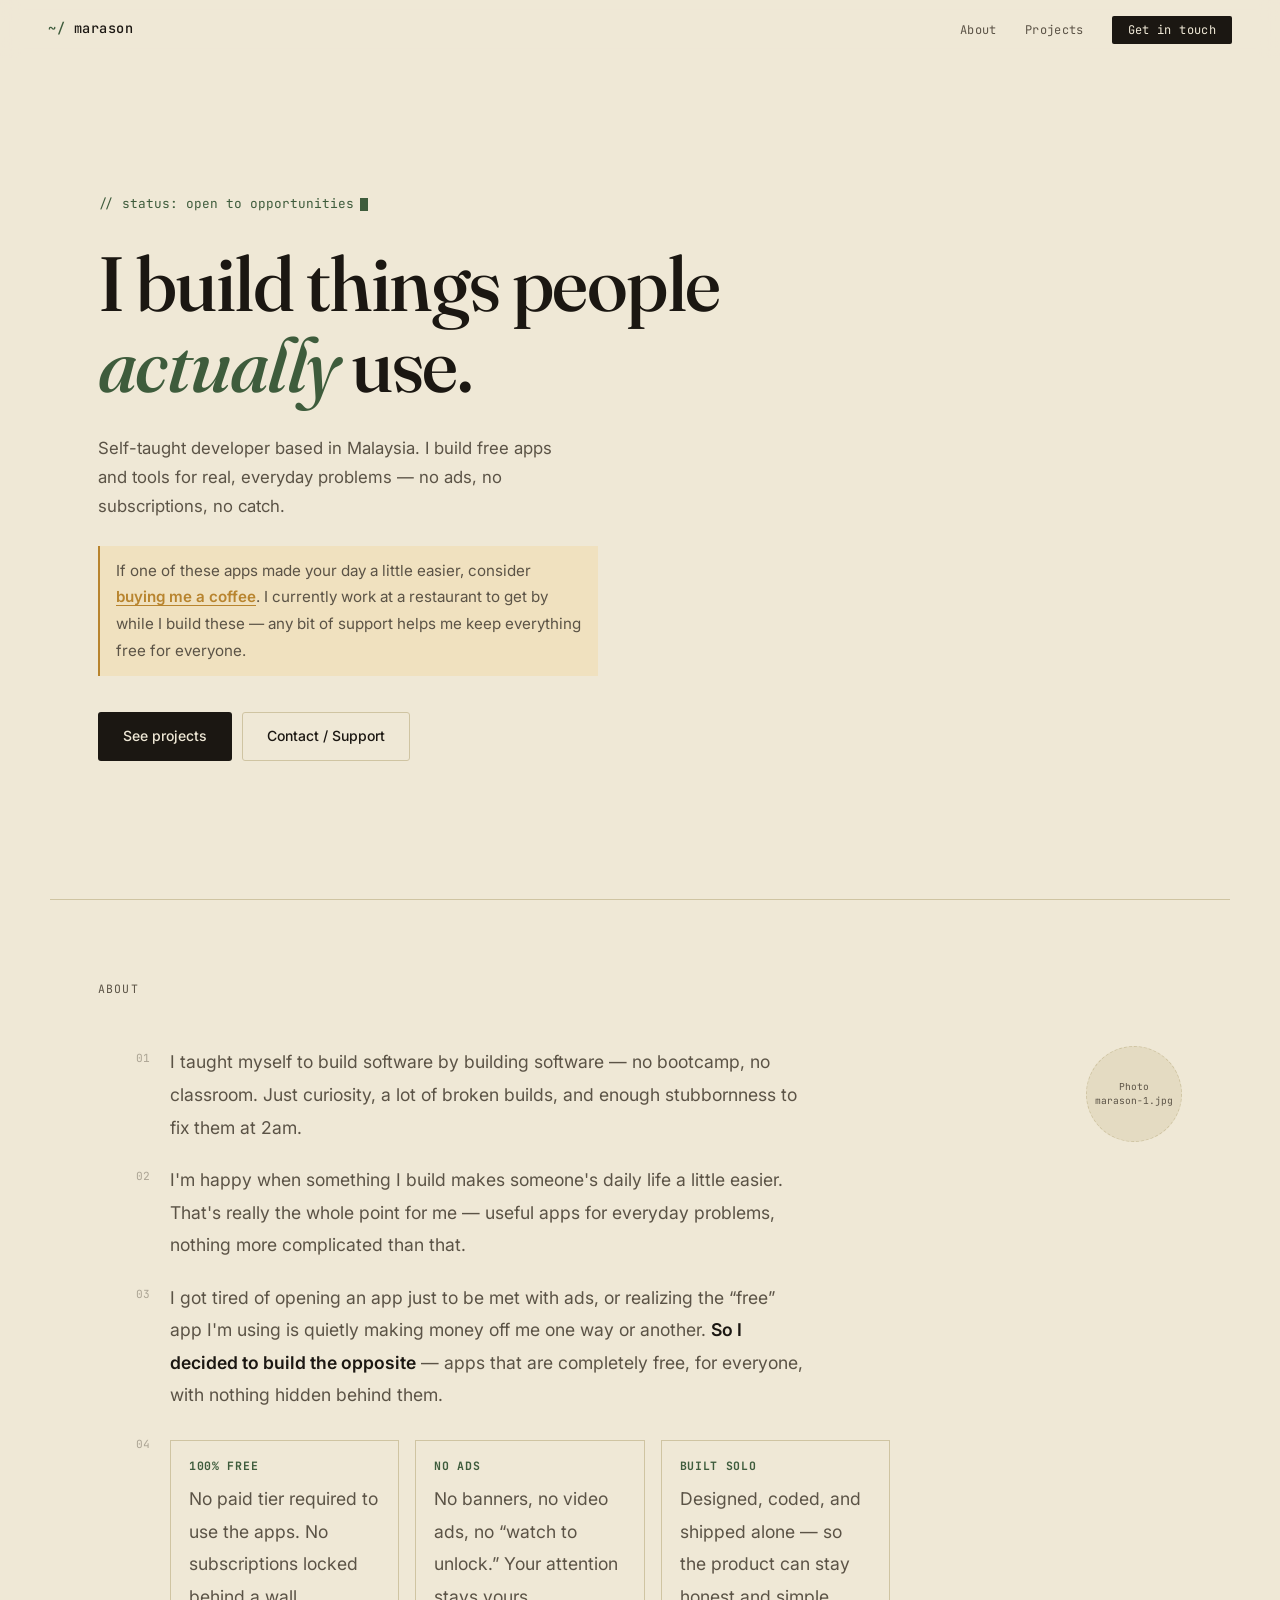
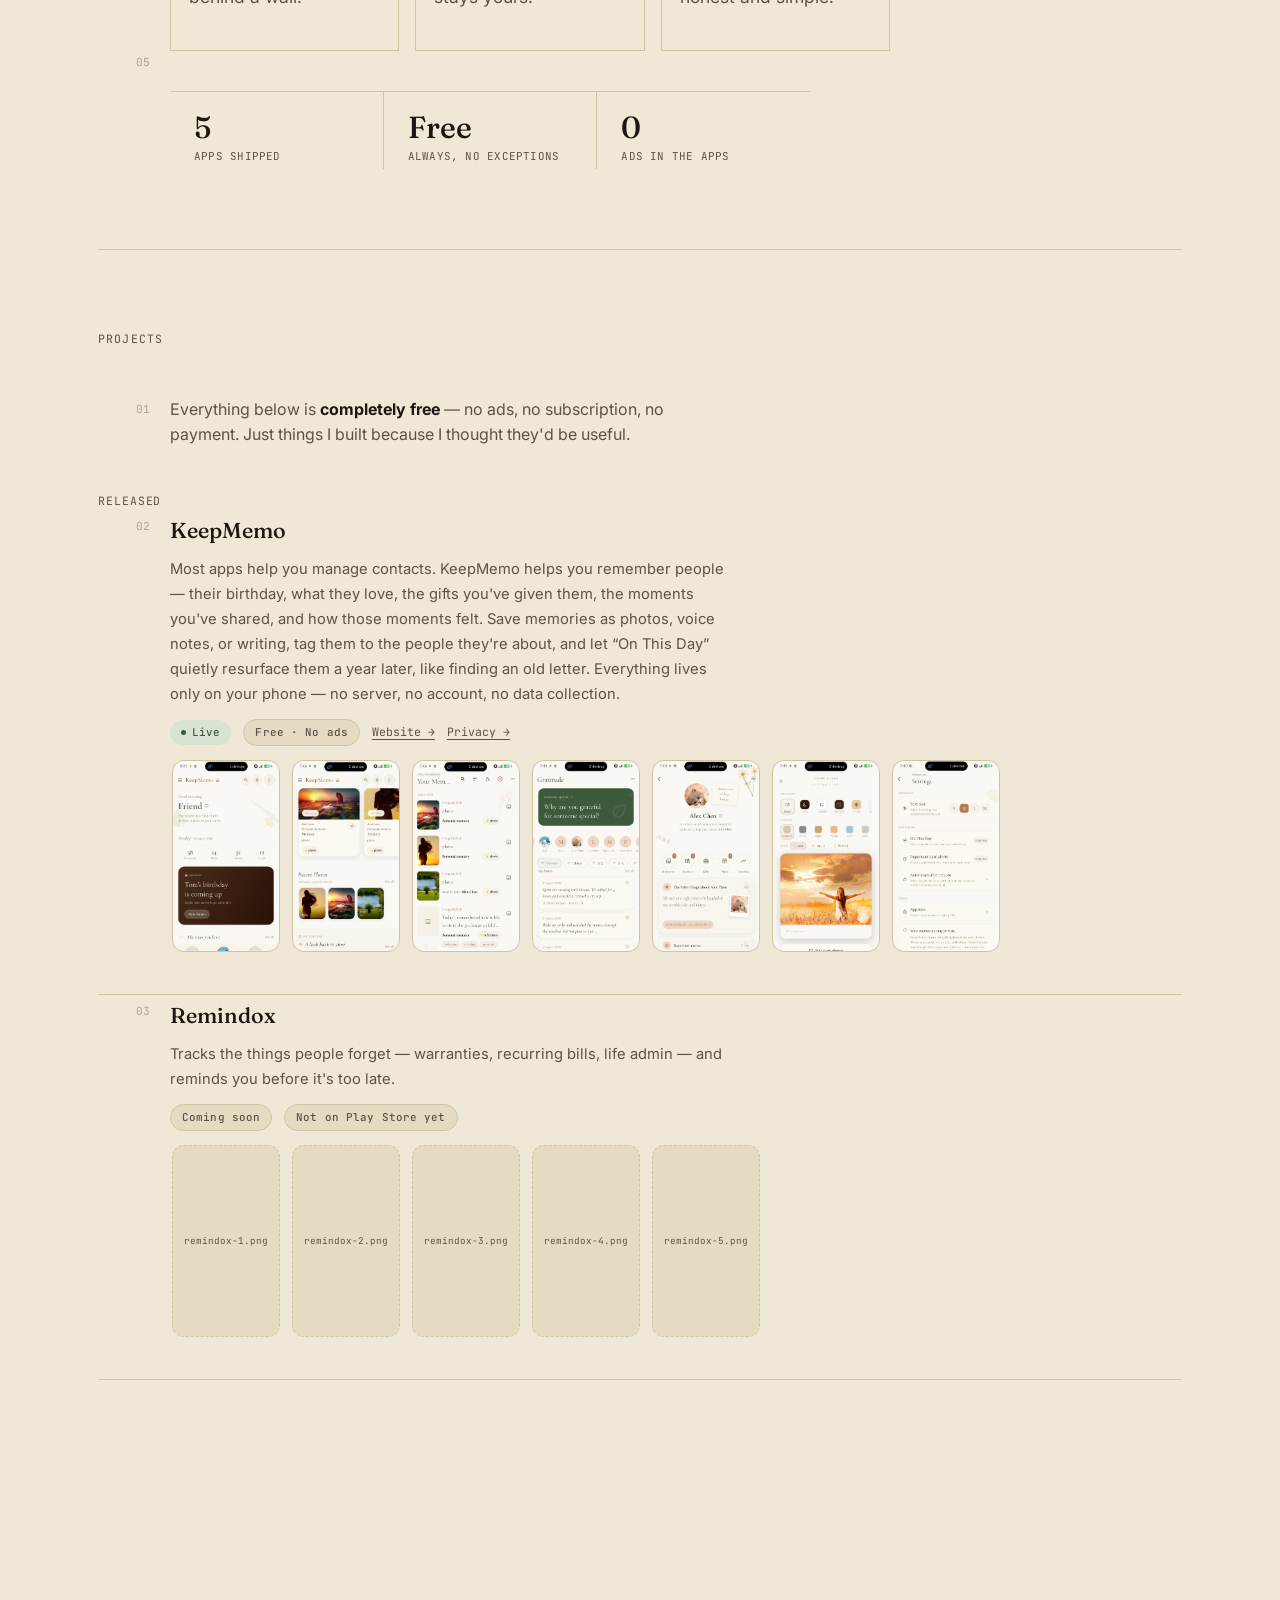
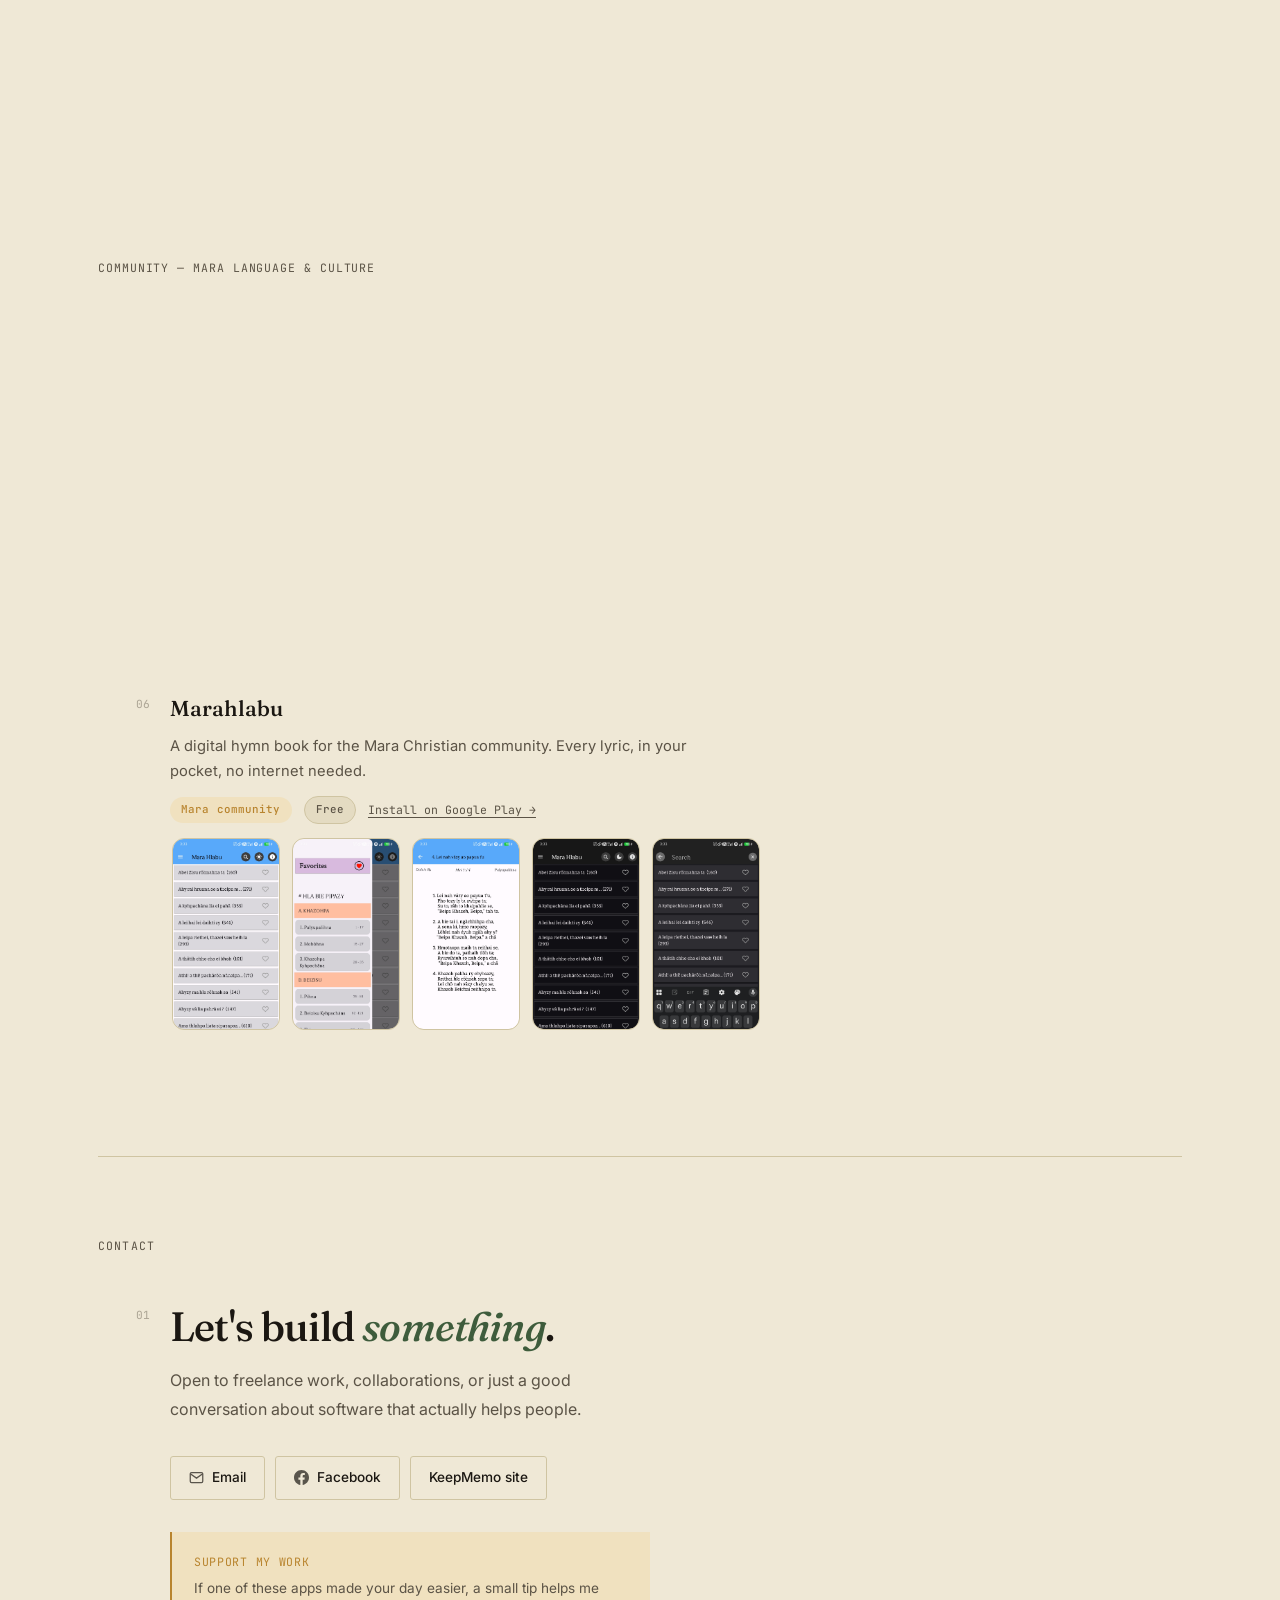
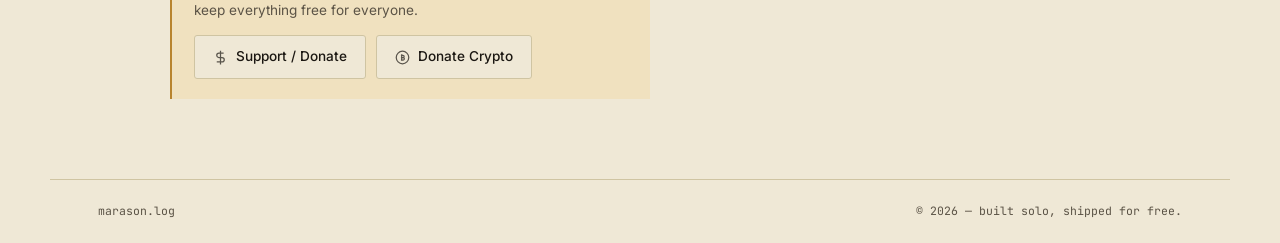
==== index.html @ d4c9d206 "Update index.html" ====
<!DOCTYPE html>
<html lang="en">
<head>
<meta charset="UTF-8"/>
<meta name="viewport" content="width=device-width,initial-scale=1.0"/>
<title>Marason Tleitu — Indie Developer | Free Apps, No Ads</title>
<meta name="description" content="Marason Tleitu is a self-taught developer in Malaysia building free, ad-free apps for everyday life — KeepMemo, Remindox, DONE:Daily, Marapedia, Marahlabu. No subscriptions, no catch."/>
<meta name="author" content="Marason Tleitu"/>
<meta name="robots" content="index, follow"/>
<link rel="canonical" href="https://cleversta.github.io/about_me/"/>

<meta property="og:type" content="website"/>
<meta property="og:title" content="Marason Tleitu — I build things people actually use"/>
<meta property="og:description" content="Self-taught developer in Malaysia. Free apps, no ads, no subscriptions. KeepMemo, Remindox, DONE:Daily, Marapedia, and more."/>
<meta property="og:url" content="https://cleversta.github.io/about_me/"/>
<meta property="og:locale" content="en_US"/>

<meta name="twitter:card" content="summary"/>
<meta name="twitter:title" content="Marason Tleitu — Indie Developer"/>
<meta name="twitter:description" content="Free apps for everyday problems. No ads, no subscriptions, no catch."/>

<link rel="preconnect" href="https://fonts.googleapis.com"/>
<link rel="preconnect" href="https://fonts.gstatic.com" crossorigin/>
<link href="https://fonts.googleapis.com/css2?family=Fraunces:ital,opsz,wght@0,9..144,300;0,9..144,500;0,9..144,600;1,9..144,500&family=Inter:wght@400;500;600&family=JetBrains+Mono:wght@400;500&display=swap" rel="stylesheet"/>

<link rel="stylesheet" href="styles.css"/>
</head>
<body>

<nav id="siteNav">
  <a href="#" class="nav-logo">marason</a>
  <ul class="nav-links">
    <li><a href="#about">About</a></li>
    <li><a href="#projects">Projects</a></li>
    <li><a href="#contact" class="nav-cta">Get in touch</a></li>
  </ul>
</nav>

<section id="hero">
  <p class="status-line">// status: open to opportunities<span class="status-cursor" aria-hidden="true"></span></p>
  <h1 class="hero-h1">I build things people <em>actually</em> use.</h1>
  <div class="hero-desc">
    <p>Self-taught developer based in Malaysia. I build free apps and tools for real, everyday problems — no ads, no subscriptions, no catch.</p>
  </div>
  <p class="hero-support">
    If one of these apps made your day a little easier, consider
    <a href="https://ko-fi.com/marasontleitu" target="_blank" rel="noreferrer noopener">buying me a coffee</a>.
    I currently work at a restaurant to get by while I build these — any bit of support helps me keep everything free for everyone.
  </p>
  <div class="hero-actions">
    <a href="#projects" class="btn btn-primary">See projects</a>
    <a href="#contact" class="btn btn-ghost">Contact / Support</a>
  </div>
</section>

<main>
  <section id="about" style="border-left:none;border-right:none;padding-left:0;padding-right:0;max-width:none">
    <div class="section-head"><p class="eyebrow">About</p></div>

    <div class="ln">
      <div class="ln-content">
        <div class="about-inner">
          <p>I taught myself to build software by building software — no bootcamp, no classroom. Just curiosity, a lot of broken builds, and enough stubbornness to fix them at 2am.</p>
          <div class="photo-frame">Photo<br/>marason-1.jpg</div>
        </div>
      </div>
    </div>

    <div class="ln">
      <div class="ln-content">
        <p>I'm happy when something I build makes someone's daily life a little easier. That's really the whole point for me — useful apps for everyday problems, nothing more complicated than that.</p>
      </div>
    </div>

    <div class="ln">
      <div class="ln-content">
        <p>I got tired of opening an app just to be met with ads, or realizing the “free” app I'm using is quietly making money off me one way or another. <strong>So I decided to build the opposite</strong> — apps that are completely free, for everyone, with nothing hidden behind them.</p>
      </div>
    </div>

    <div class="ln">
      <div class="ln-content">
        <div class="principles">
          <div class="principle">
            <h3>100% free</h3>
            <p>No paid tier required to use the apps. No subscriptions locked behind a wall.</p>
          </div>
          <div class="principle">
            <h3>No ads</h3>
            <p>No banners, no video ads, no “watch to unlock.” Your attention stays yours.</p>
          </div>
          <div class="principle">
            <h3>Built solo</h3>
            <p>Designed, coded, and shipped alone — so the product can stay honest and simple.</p>
          </div>
        </div>
      </div>
    </div>

    <div class="ln">
      <div class="ln-content">
        <div class="stats-row">
          <div class="stat"><div class="stat-num">5</div><div class="stat-label">APPS SHIPPED</div></div>
          <div class="stat"><div class="stat-num">Free</div><div class="stat-label">ALWAYS, NO EXCEPTIONS</div></div>
          <div class="stat"><div class="stat-num">0</div><div class="stat-label">ADS IN THE APPS</div></div>
        </div>
      </div>
    </div>
  </section>

  <section id="projects" style="border-left:none;border-right:none;padding-left:0;padding-right:0;max-width:none">
    <div class="section-head">
      <p class="eyebrow">Projects</p>
    </div>

    <div class="ln" style="margin-bottom:8px">
      <div class="ln-content">
        <p style="color:var(--ink-soft);max-width:560px">Everything below is <strong style="color:var(--ink)">completely free</strong> — no ads, no subscription, no payment. Just things I built because I thought they'd be useful.</p>
      </div>
    </div>

    <div class="group-title">Released</div>

    <div class="ln project-row">
      <div class="ln-content">
        <div class="project-text">
          <div class="project-name"><a href="https://cleversta.github.io/keepmemo-web/" target="_blank" rel="noreferrer noopener">KeepMemo</a></div>
          <p class="project-desc">Most apps help you manage contacts. KeepMemo helps you remember people — their birthday, what they love, the gifts you've given them, the moments you've shared, and how those moments felt. Save memories as photos, voice notes, or writing, tag them to the people they're about, and let “On This Day” quietly resurface them a year later, like finding an old letter. Everything lives only on your phone — no server, no account, no data collection.</p>
          <div class="project-meta">
            <span class="tag tag-live">Live</span>
            <span class="tag tag-free">Free · No ads</span>
            <a class="store-link" href="https://cleversta.github.io/keepmemo-web/" target="_blank" rel="noreferrer noopener">Website →</a>
            <a class="store-link" href="https://cleversta.github.io/privacy-policy/" target="_blank" rel="noreferrer noopener">Privacy →</a>
          </div>
        </div>
        <div class="project-gallery">
          <div class="shot-slot"><img src="assets/keepmemo1.jpg" alt="KeepMemo screenshot 1" loading="lazy" data-gallery="keepmemo" data-index="0"></div>
          <div class="shot-slot"><img src="assets/keepmemo2.jpg" alt="KeepMemo screenshot 2" loading="lazy" data-gallery="keepmemo" data-index="1"></div>
          <div class="shot-slot"><img src="assets/keepmemo3.jpg" alt="KeepMemo screenshot 3" loading="lazy" data-gallery="keepmemo" data-index="2"></div>
          <div class="shot-slot"><img src="assets/keepmemo4.jpg" alt="KeepMemo screenshot 4" loading="lazy" data-gallery="keepmemo" data-index="3"></div>
          <div class="shot-slot"><img src="assets/keepmemo5.jpg" alt="KeepMemo screenshot 5" loading="lazy" data-gallery="keepmemo" data-index="4"></div>
          <div class="shot-slot"><img src="assets/keepmemo6.jpg" alt="KeepMemo screenshot 6" loading="lazy" data-gallery="keepmemo" data-index="5"></div>
          <div class="shot-slot"><img src="assets/keepmemo7.jpg" alt="KeepMemo screenshot 7" loading="lazy" data-gallery="keepmemo" data-index="6"></div>
        </div>
      </div>
    </div>

    <div class="ln project-row">
      <div class="ln-content">
        <div class="project-text">
          <div class="project-name">Remindox</div>
          <p class="project-desc">Tracks the things people forget — warranties, recurring bills, life admin — and reminds you before it's too late.</p>
          <div class="project-meta">
            <!-- Temporary: not on Play Store yet -->
            <span class="tag tag-soon">Coming soon</span>
            <span class="tag tag-free">Not on Play Store yet</span>
          </div>
        </div>
        <div class="project-gallery">
          <div class="shot-slot">remindox-1.png</div>
          <div class="shot-slot">remindox-2.png</div>
          <div class="shot-slot">remindox-3.png</div>
          <div class="shot-slot">remindox-4.png</div>
          <div class="shot-slot">remindox-5.png</div>
        </div>
      </div>
    </div>

    <div class="ln project-row">
      <div class="ln-content">
        <div class="project-text">
          <div class="project-name">DONE:Daily</div>
          <p class="project-desc">A focused daily productivity app built around one idea: plan your day, do the work, then actually stop and rest. Set goals, run a focus timer, and when your work-end time hits, a guided wind-down closes the day out — no endless to-do list guilt-tripping you.</p>
          <div class="project-meta">
            <!-- Temporary: not on Play Store yet -->
            <span class="tag tag-soon">Coming soon</span>
            <span class="tag tag-free">Not on Play Store yet</span>
          </div>
        </div>
        <div class="project-gallery">
          <div class="shot-slot"><img src="assets/Done/done1.jpg" alt="DONE:Daily screenshot 1" loading="lazy" data-gallery="donedaily" data-index="0"></div>
          <div class="shot-slot"><img src="assets/Done/done2.jpg" alt="DONE:Daily screenshot 2" loading="lazy" data-gallery="donedaily" data-index="1"></div>
          <div class="shot-slot"><img src="assets/Done/done3.jpg" alt="DONE:Daily screenshot 3" loading="lazy" data-gallery="donedaily" data-index="2"></div>
          <div class="shot-slot"><img src="assets/Done/done4.jpg" alt="DONE:Daily screenshot 4" loading="lazy" data-gallery="donedaily" data-index="3"></div>
          <div class="shot-slot"><img src="assets/Done/done5.jpg" alt="DONE:Daily screenshot 5" loading="lazy" data-gallery="donedaily" data-index="4"></div>
        </div>
      </div>
    </div>

    <div class="group-title">Community — Mara language &amp; culture</div>

    <div class="ln project-row">
      <div class="ln-content">
        <div class="project-text">
          <div class="project-name">Marapedia</div>
          <p class="project-desc">A living encyclopedia for the Mara people, a small community spanning Chin State, Myanmar and Mizoram, India. A place to read, write, and preserve language, history, and culture — in Mara, English, Myanmar, and Mizo.</p>
          <div class="project-meta">
            <span class="tag tag-community">Mara community</span>
            <span class="tag tag-free">Free</span>
            <a class="store-link" href="https://marapedia.org" target="_blank" rel="noreferrer noopener">marapedia.org →</a>
            <a class="store-link" href="https://play.google.com/store/apps/details?id=app.marason.marapedia&pcampaignid=web_share" target="_blank" rel="noreferrer noopener">Install on Google Play →</a>
          </div>
        </div>
        <div class="project-gallery">
          <div class="shot-slot"><img src="assets/marapedia/marapedia1.jgp" alt="Marapedia screenshot 1" loading="lazy" data-gallery="marapedia" data-index="0"></div>
          <div class="shot-slot"><img src="assets/marapedia/marapedia2.jpg" alt="Marapedia screenshot 2" loading="lazy" data-gallery="marapedia" data-index="1"></div>
          <div class="shot-slot"><img src="assets/marapedia/marapedia3.jpg" alt="Marapedia screenshot 3" loading="lazy" data-gallery="marapedia" data-index="2"></div>
          <div class="shot-slot"><img src="assets/marapedia/marapedia4.jpg" alt="Marapedia screenshot 4" loading="lazy" data-gallery="marapedia" data-index="3"></div>
          <div class="shot-slot"><img src="assets/marapedia/marapedia5.jpg" alt="Marapedia screenshot 5" loading="lazy" data-gallery="marapedia" data-index="4"></div>
          <div class="shot-slot"><img src="assets/marapedia/marapedia6.jpg" alt="Marapedia screenshot 6" loading="lazy" data-gallery="marapedia" data-index="5"></div>
        </div>
      </div>
    </div>

    <div class="ln project-row">
      <div class="ln-content">
        <div class="project-text">
          <div class="project-name">Marahlabu</div>
          <p class="project-desc">A digital hymn book for the Mara Christian community. Every lyric, in your pocket, no internet needed.</p>
          <div class="project-meta">
            <span class="tag tag-community">Mara community</span>
            <span class="tag tag-free">Free</span>
            <a class="store-link" href="https://play.google.com/store/apps/details?id=com.marahlabu.marahlaapp&pcampaignid=web_share" target="_blank" rel="noreferrer noopener">Install on Google Play →</a>
          </div>
        </div>
        <div class="project-gallery">
          <div class="shot-slot"><img src="assets/Hlabu/hlabu1.jpg" alt="Marahlabu screenshot 1" loading="lazy" data-gallery="marahlabu" data-index="0"></div>
          <div class="shot-slot"><img src="assets/Hlabu/hlabu2.jpg" alt="Marahlabu screenshot 2" loading="lazy" data-gallery="marahlabu" data-index="1"></div>
          <div class="shot-slot"><img src="assets/Hlabu/hlabu3.jpg" alt="Marahlabu screenshot 3" loading="lazy" data-gallery="marahlabu" data-index="2"></div>
          <div class="shot-slot"><img src="assets/Hlabu/halbu4.jpg" alt="Marahlabu screenshot 4" loading="lazy" data-gallery="marahlabu" data-index="3"></div>
          <div class="shot-slot"><img src="assets/Hlabu/hlabu5.jpg" alt="Marahlabu screenshot 5" loading="lazy" data-gallery="marahlabu" data-index="4"></div>
        </div>
      </div>
    </div>
  </section>

  <section id="contact" style="border-left:none;border-right:none;padding-left:0;padding-right:0;max-width:none">
    <div class="section-head"><p class="eyebrow">Contact</p></div>
    <div class="ln">
      <div class="ln-content">
        <h2 class="contact-h2">Let's build <em>something</em>.</h2>
        <p>Open to freelance work, collaborations, or just a good conversation about software that actually helps people.</p>
        <div class="social-grid">
          <a href="mailto:cleverstar02@gmail.com" class="social-link">
            <svg width="15" height="15" viewBox="0 0 24 24" fill="none" stroke="currentColor" stroke-width="2"><path d="M4 4h16c1.1 0 2 .9 2 2v12c0 1.1-.9 2-2 2H4c-1.1 0-2-.9-2-2V6c0-1.1.9-2 2-2z"/><polyline points="22,6 12,13 2,6"/></svg>
            Email
          </a>
          <a href="https://www.facebook.com/marason.tleitu.5/" target="_blank" rel="noreferrer noopener" class="social-link">
            <svg width="15" height="15" viewBox="0 0 24 24" fill="currentColor"><path d="M24 12.073C24 5.405 18.627 0 12 0S0 5.405 0 12.073C0 18.1 4.388 23.094 10.125 24v-8.437H7.078v-3.49h3.047V9.41c0-3.007 1.792-4.669 4.533-4.669 1.312 0 2.686.235 2.686.235v2.953H15.83c-1.491 0-1.956.925-1.956 1.874v2.25h3.328l-.532 3.47h-2.796V24c5.728-.894 10.125-5.888 10.125-11.927z"/></svg>
            Facebook
          </a>
          <a href="https://cleversta.github.io/keepmemo-web/" target="_blank" rel="noreferrer noopener" class="social-link">
            KeepMemo site
          </a>
        </div>

        <div class="support-box">
          <p class="label">Support my work</p>
          <p>If one of these apps made your day easier, a small tip helps me keep everything free for everyone.</p>
          <div class="social-grid">
            <a href="https://ko-fi.com/marasontleitu" target="_blank" rel="noreferrer noopener" class="social-link" style="background:var(--paper)">
              <svg width="15" height="15" viewBox="0 0 24 24" fill="none" stroke="currentColor" stroke-width="2"><path d="M12 1v22M17 5H9.5a3.5 3.5 0 0 0 0 7h5a3.5 3.5 0 0 1 0 7H6"/></svg>
              Support / Donate
            </a>
            <a href="https://nowpayments.io/donation?api_key=7a581856-5b50-4d20-815a-83e268a1fcdf" target="_blank" rel="noreferrer noopener" class="social-link" style="background:var(--paper)">
              <svg width="15" height="15" viewBox="0 0 24 24" fill="none" stroke="currentColor" stroke-width="2"><circle cx="12" cy="12" r="10"/><path d="M9.5 8.5h3.2a1.9 1.9 0 0 1 0 3.8H9.5m0 0h3.6a1.9 1.9 0 0 1 0 3.8H9.5m1.2-9.4v9.6"/></svg>
              Donate Crypto
            </a>
          </div>
        </div>
      </div>
    </div>
  </section>
</main>

<footer>
  <span>marason.log</span>
  <span>© 2026 — built solo, shipped for free.</span>
</footer>

<div class="lightbox" id="lightbox" aria-hidden="true">
  <button class="lightbox-close" id="lightboxClose" aria-label="Close">✕</button>
  <button class="lightbox-nav lightbox-prev" id="lightboxPrev" aria-label="Previous image">‹</button>
  <img id="lightboxImg" src="" alt=""/>
  <button class="lightbox-nav lightbox-next" id="lightboxNext" aria-label="Next image">›</button>
  <div class="lightbox-count" id="lightboxCount"></div>
</div>

<script>
  // Nav scroll state
  const nav = document.getElementById('siteNav');
  const onScroll = () => {
    if (window.scrollY > 12) nav.classList.add('scrolled');
    else nav.classList.remove('scrolled');
  };
  window.addEventListener('scroll', onScroll, { passive: true });
  onScroll();

  // Line reveal
  if (!window.matchMedia('(prefers-reduced-motion: reduce)').matches && 'IntersectionObserver' in window) {
    const io = new IntersectionObserver((entries) => {
      entries.forEach(e => {
        if (e.isIntersecting) {
          e.target.classList.add('in-view');
          io.unobserve(e.target);
        }
      });
    }, { threshold: 0.12, rootMargin: '0px 0px -30px 0px' });
    document.querySelectorAll('.ln').forEach(el => io.observe(el));
  } else {
    document.querySelectorAll('.ln').forEach(el => el.classList.add('in-view'));
  }

  // Lightbox
  (function () {
    const lightbox = document.getElementById('lightbox');
    const lightboxImg = document.getElementById('lightboxImg');
    const lightboxCount = document.getElementById('lightboxCount');
    const btnClose = document.getElementById('lightboxClose');
    const btnPrev = document.getElementById('lightboxPrev');
    const btnNext = document.getElementById('lightboxNext');

    let currentGallery = [];
    let currentIndex = 0;
    let lastFocused = null;

    function buildGallery(name) {
      return Array.from(document.querySelectorAll(`img[data-gallery="${name}"]`))
        .sort((a, b) => Number(a.dataset.index) - Number(b.dataset.index));
    }

    function show(index) {
      if (!currentGallery.length) return;
      currentIndex = (index + currentGallery.length) % currentGallery.length;
      const img = currentGallery[currentIndex];
      lightboxImg.src = img.src;
      lightboxImg.alt = img.alt;
      lightboxCount.textContent = `${currentIndex + 1} / ${currentGallery.length}`;
      const multi = currentGallery.length > 1;
      btnPrev.style.display = multi ? 'flex' : 'none';
      btnNext.style.display = multi ? 'flex' : 'none';
    }

    function open(galleryName, index) {
      currentGallery = buildGallery(galleryName);
      if (!currentGallery.length) return;
      lastFocused = document.activeElement;
      show(index);
      lightbox.classList.add('open');
      lightbox.setAttribute('aria-hidden', 'false');
      document.body.style.overflow = 'hidden';
      btnClose.focus();
    }

    function close() {
      lightbox.classList.remove('open');
      lightbox.setAttribute('aria-hidden', 'true');
      document.body.style.overflow = '';
      lightboxImg.src = '';
      if (lastFocused) lastFocused.focus();
    }

    document.querySelectorAll('.shot-slot img[data-gallery]').forEach(img => {
      img.addEventListener('click', () => {
        open(img.dataset.gallery, Number(img.dataset.index));
      });
    });

    btnClose.addEventListener('click', close);
    btnPrev.addEventListener('click', () => show(currentIndex - 1));
    btnNext.addEventListener('click', () => show(currentIndex + 1));

    lightbox.addEventListener('click', (e) => {
      if (e.target === lightbox) close();
    });

    document.addEventListener('keydown', (e) => {
      if (!lightbox.classList.contains('open')) return;
      if (e.key === 'Escape') close();
      if (e.key === 'ArrowLeft') show(currentIndex - 1);
      if (e.key === 'ArrowRight') show(currentIndex + 1);
    });

    // basic swipe support on mobile
    let touchStartX = 0;
    lightbox.addEventListener('touchstart', (e) => {
      touchStartX = e.changedTouches[0].clientX;
    }, { passive: true });
    lightbox.addEventListener('touchend', (e) => {
      const dx = e.changedTouches[0].clientX - touchStartX;
      if (Math.abs(dx) > 40) {
        if (dx > 0) show(currentIndex - 1);
        else show(currentIndex + 1);
      }
    }, { passive: true });
  })();
</script>
</body>
</html>
---- styles.css ----
*,*::before,*::after{box-sizing:border-box;margin:0;padding:0}
:root{
  --ink:#1B1712;
  --ink-soft:#5B5346;
  --paper:#EFE8D6;
  --paper2:#E4DBC2;
  --line:#CFC4A2;
  --moss:#3E5C3C;
  --moss-lt:#D9E3D3;
  --ochre:#B8842E;
  --ochre-lt:#F0E1BF;
  --gutter-w:52px;
  --ease:cubic-bezier(0.22,1,0.36,1);
}
html{scroll-behavior:smooth}
body{
  background:var(--paper);
  color:var(--ink);
  font-family:'Inter',sans-serif;
  font-size:16px;
  line-height:1.6;
  -webkit-font-smoothing:antialiased;
}
a{color:inherit}
@media(prefers-reduced-motion:reduce){
  html{scroll-behavior:auto}
  *,*::before,*::after{animation-duration:0.001ms!important;animation-iteration-count:1!important;transition-duration:0.001ms!important}
}

/* line-number system */
section{counter-reset:line}
.ln{
  counter-increment:line;
  display:grid;
  grid-template-columns:var(--gutter-w) 1fr;
  column-gap:20px;
  opacity:0;
  transform:translateY(14px);
  transition:opacity 0.55s var(--ease), transform 0.55s var(--ease);
}
.ln.in-view{opacity:1;transform:translateY(0)}
.ln::before{
  content:counter(line,decimal-leading-zero);
  font-family:'JetBrains Mono',monospace;
  font-size:0.7rem;
  color:var(--ink-soft);
  opacity:0.45;
  text-align:right;
  padding-top:0.35em;
  letter-spacing:0.02em;
}
.ln-content{min-width:0}

/* nav */
nav{
  position:fixed;top:0;left:0;right:0;z-index:100;
  display:flex;align-items:center;justify-content:space-between;
  padding:0 48px;height:58px;
  background:rgba(239,232,214,0.92);
  backdrop-filter:blur(10px);
  -webkit-backdrop-filter:blur(10px);
  border-bottom:1px solid transparent;
  transition:border-color 0.35s ease, box-shadow 0.35s ease;
}
nav.scrolled{
  border-bottom-color:var(--line);
  box-shadow:0 2px 16px rgba(27,23,18,0.04);
}
.nav-logo{
  font-family:'JetBrains Mono',monospace;
  font-size:0.85rem;
  font-weight:500;
  letter-spacing:0.04em;
  text-decoration:none;
}
.nav-logo::before{content:"~/ ";color:var(--moss)}
.nav-links{display:flex;gap:28px;list-style:none;align-items:center}
.nav-links a{
  font-family:'JetBrains Mono',monospace;
  color:var(--ink-soft);
  text-decoration:none;
  font-size:0.75rem;
  letter-spacing:0.03em;
  transition:color 0.15s;
}
.nav-links a:hover,.nav-links a:focus-visible{color:var(--moss)}
.nav-cta{
  padding:6px 16px;
  background:var(--ink);
  color:var(--paper)!important;
  border-radius:2px;
  transition:background 0.2s ease, transform 0.2s ease;
}
.nav-cta:hover{background:var(--moss);transform:translateY(-1px)}

/* hero */
#hero{
  min-height:100vh;
  display:flex;flex-direction:column;justify-content:center;
  padding:120px 48px 64px;
  border-bottom:1px solid var(--line);
  max-width:1180px;margin:0 auto;
}
.status-line{
  font-family:'JetBrains Mono',monospace;
  font-size:0.8rem;
  color:var(--moss);
  margin-bottom:28px;
  display:flex;align-items:center;gap:2px;
  opacity:0;
  animation:fadeUp 0.7s var(--ease) 0.1s forwards;
}
.status-cursor{
  display:inline-block;width:8px;height:1em;background:var(--moss);
  margin-left:4px;animation:blink 1.1s steps(1) infinite;
}
@keyframes blink{50%{opacity:0}}
@keyframes fadeUp{
  from{opacity:0;transform:translateY(16px)}
  to{opacity:1;transform:translateY(0)}
}
.hero-h1{
  font-family:'Fraunces',serif;
  font-weight:500;
  font-size:clamp(2.6rem,6vw,5.2rem);
  line-height:1.06;
  letter-spacing:-0.02em;
  max-width:820px;
  margin-bottom:28px;
  opacity:0;
  animation:fadeUp 0.8s var(--ease) 0.2s forwards;
}
.hero-h1 em{
  font-style:italic;font-weight:500;
  color:var(--moss);
}
.hero-desc{
  font-size:1.05rem;
  color:var(--ink-soft);
  line-height:1.75;
  max-width:480px;
  margin-bottom:24px;
  opacity:0;
  animation:fadeUp 0.8s var(--ease) 0.35s forwards;
}
.hero-support{
  font-size:0.95rem;
  color:var(--ink-soft);
  max-width:500px;
  line-height:1.75;
  border-left:2px solid var(--ochre);
  padding:12px 16px;
  background:var(--ochre-lt);
  margin-bottom:36px;
  opacity:0;
  animation:fadeUp 0.8s var(--ease) 0.45s forwards;
}
.hero-support a{
  color:var(--ochre);
  font-weight:600;
  text-decoration:underline;
  text-underline-offset:3px;
}
.hero-actions{
  display:flex;gap:10px;flex-wrap:wrap;
  opacity:0;
  animation:fadeUp 0.8s var(--ease) 0.55s forwards;
}
.btn{
  display:inline-flex;align-items:center;gap:8px;
  padding:12px 24px;
  font-family:'Inter',sans-serif;
  font-weight:500;font-size:0.875rem;
  text-decoration:none;
  border-radius:3px;
  transition:all 0.2s var(--ease);
  cursor:pointer;border:1px solid transparent;
}
.btn-primary{background:var(--ink);color:var(--paper)}
.btn-primary:hover{background:var(--moss);transform:translateY(-1px)}
.btn-ghost{background:transparent;color:var(--ink);border-color:var(--line)}
.btn-ghost:hover{border-color:var(--ink-soft);transform:translateY(-1px)}
:focus-visible{outline:2px solid var(--moss);outline-offset:2px}

/* sections */
section{padding:80px 48px;border-bottom:1px solid var(--line)}
main{max-width:1180px;margin:0 auto;padding:0 48px}
.section-head{
  display:grid;grid-template-columns:var(--gutter-w) 1fr;
  column-gap:20px;margin-bottom:48px;
}
.eyebrow{
  font-family:'JetBrains Mono',monospace;
  font-size:0.72rem;
  letter-spacing:0.1em;
  text-transform:uppercase;
  color:var(--ink-soft);
}

/* about */
#about .ln-content p{
  font-size:1.1rem;color:var(--ink-soft);line-height:1.85;
  max-width:640px;font-weight:400;margin-bottom:20px;
}
#about .ln-content strong{color:var(--ink);font-weight:600}
.about-inner{display:grid;grid-template-columns:1fr 96px;gap:24px;align-items:start}
.photo-frame{
  width:96px;height:96px;flex-shrink:0;
  border:1.5px dashed var(--line);border-radius:50%;
  background:var(--paper2);
  display:flex;align-items:center;justify-content:center;text-align:center;
  padding:8px;
  font-family:'JetBrains Mono',monospace;font-size:0.6rem;line-height:1.5;
  color:var(--ink-soft);
}
.stats-row{display:flex;gap:0;border-top:1px solid var(--line);margin-top:40px;max-width:640px}
.stat{flex:1;padding:20px 24px 4px;border-right:1px solid var(--line)}
.stat:last-child{border-right:none}
.stat-num{font-family:'Fraunces',serif;font-weight:500;font-size:1.9rem;line-height:1;margin-bottom:6px}
.stat-label{font-family:'JetBrains Mono',monospace;font-size:0.68rem;color:var(--ink-soft);letter-spacing:0.02em}

/* projects */
.group-title{
  font-family:'JetBrains Mono',monospace;
  font-size:0.72rem;letter-spacing:0.08em;text-transform:uppercase;
  color:var(--ink-soft);margin:44px 0 4px;grid-column:1/-1;
}
.group-title:first-of-type{margin-top:0}
.project-name{
  font-family:'Fraunces',serif;font-weight:500;font-size:1.35rem;
  transition:color 0.15s;
}
.project-name a{text-decoration:none}
.ln:hover .project-name{color:var(--moss)}
.project-desc{
  font-size:0.92rem;color:var(--ink-soft);line-height:1.7;
  max-width:560px;margin:8px 0 12px;
}
.project-meta{display:flex;align-items:center;gap:12px;flex-wrap:wrap}
.tag{
  display:inline-flex;align-items:center;gap:6px;
  padding:4px 11px;border-radius:100px;
  font-family:'JetBrains Mono',monospace;
  font-size:0.68rem;font-weight:500;letter-spacing:0.01em;
}
.tag-live{background:var(--moss-lt);color:var(--moss)}
.tag-live::before{content:"";width:5px;height:5px;border-radius:50%;background:var(--moss)}
.tag-soon{background:var(--paper2);color:var(--ink-soft);border:1px solid var(--line)}
.tag-community{background:var(--ochre-lt);color:var(--ochre)}
.tag-free{background:var(--paper2);color:var(--ink-soft);border:1px solid var(--line)}
.store-link{
  font-family:'JetBrains Mono',monospace;font-size:0.72rem;
  color:var(--ink-soft);text-decoration:underline;text-underline-offset:3px;
  transition:color 0.15s;
}
.store-link:hover{color:var(--moss)}
.project-row{padding-bottom:36px;margin-bottom:4px;border-bottom:1px solid var(--line)}
.project-row:last-child{border-bottom:none}
.project-gallery{
  display:flex;gap:12px;
  overflow-x:auto;
  padding:14px 2px 6px;
  scroll-snap-type:x proximity;
  scrollbar-width:thin;
  scrollbar-color:var(--line) transparent;
}
.project-gallery::-webkit-scrollbar{height:6px}
.project-gallery::-webkit-scrollbar-thumb{background:var(--line);border-radius:3px}
.shot-slot{
  flex:0 0 108px;
  width:108px;height:192px;
  min-width:0;min-height:0;
  max-width:108px;max-height:192px;
  border:1.5px dashed var(--line);border-radius:12px;
  background:var(--paper2);
  display:flex;align-items:center;justify-content:center;text-align:center;
  padding:8px;
  font-family:'JetBrains Mono',monospace;font-size:0.58rem;line-height:1.6;
  color:var(--ink-soft);
  scroll-snap-align:start;
  transition:border-color 0.15s, transform 0.15s;
  overflow:hidden;
}
.shot-slot:hover{border-color:var(--moss);transform:translateY(-2px)}

/* real screenshots: fill the slot, drop the placeholder look */
.shot-slot img{
  width:100%;
  height:100%;
  max-width:100%;
  max-height:100%;
  object-fit:cover;
  object-position:top center;
  border-radius:10px;
  display:block;
}
.shot-slot:has(img){
  padding:0;
  border-style:solid;
}

/* principles strip */
.principles{
  display:grid;
  grid-template-columns:repeat(3,1fr);
  gap:16px;
  margin-top:8px;
  max-width:720px;
}
.principle{
  border:1px solid var(--line);
  background:var(--paper);
  padding:16px 18px;
  transition:border-color 0.2s ease, transform 0.2s ease;
}
.principle:hover{border-color:var(--moss);transform:translateY(-2px)}
.principle h3{
  font-family:'JetBrains Mono',monospace;
  font-size:0.72rem;
  letter-spacing:0.06em;
  text-transform:uppercase;
  color:var(--moss);
  margin-bottom:8px;
}
.principle p{font-size:0.88rem;color:var(--ink-soft);line-height:1.55}

/* contact */
#contact{border-bottom:none}
.contact-h2{
  font-family:'Fraunces',serif;font-weight:500;
  font-size:clamp(1.9rem,3.2vw,2.8rem);letter-spacing:-0.02em;
  line-height:1.15;margin-bottom:16px;
}
.contact-h2 em{font-style:italic;color:var(--moss)}
#contact .ln-content > p{color:var(--ink-soft);line-height:1.8;max-width:420px;margin-bottom:32px}
.social-grid{display:flex;flex-wrap:wrap;gap:10px}
.social-link{
  display:inline-flex;align-items:center;gap:8px;
  padding:10px 18px;border:1px solid var(--line);border-radius:3px;
  text-decoration:none;font-size:0.85rem;font-weight:500;
  background:var(--paper);transition:all 0.18s;
}
.social-link:hover{border-color:var(--moss);color:var(--moss);background:var(--moss-lt)}
.social-link svg{flex-shrink:0;opacity:0.7}
.social-link:hover svg{opacity:1}
.support-box{
  margin-top:32px;padding:20px 22px;
  border-left:2px solid var(--ochre);
  background:var(--ochre-lt);
  max-width:480px;
}
.support-box .label{
  font-family:'JetBrains Mono',monospace;
  font-size:0.72rem;
  letter-spacing:0.06em;
  text-transform:uppercase;
  color:var(--ochre);
  margin-bottom:6px;
}
.support-box p{
  font-size:0.85rem;
  color:var(--ink-soft);
  line-height:1.65;
  margin-bottom:14px;
  max-width:none;
}

/* lightbox */
.shot-slot{cursor:zoom-in}
.lightbox{
  position:fixed;inset:0;z-index:1000;
  background:rgba(27,23,18,0.92);
  display:flex;align-items:center;justify-content:center;
  opacity:0;visibility:hidden;
  transition:opacity 0.25s ease;
  padding:24px;
}
.lightbox.open{opacity:1;visibility:visible}
.lightbox img{
  max-width:min(92vw,520px);
  max-height:88vh;
  width:auto;height:auto;
  border-radius:14px;
  box-shadow:0 20px 60px rgba(0,0,0,0.4);
  transform:scale(0.96);
  transition:transform 0.25s ease;
}
.lightbox.open img{transform:scale(1)}
.lightbox-close{
  position:absolute;top:20px;right:24px;
  width:40px;height:40px;
  display:flex;align-items:center;justify-content:center;
  background:rgba(239,232,214,0.12);
  border:1px solid rgba(239,232,214,0.3);
  border-radius:50%;
  color:var(--paper);
  cursor:pointer;
  font-size:1.3rem;line-height:1;
  transition:background 0.15s;
}
.lightbox-close:hover{background:rgba(239,232,214,0.22)}
.lightbox-nav{
  position:absolute;top:50%;transform:translateY(-50%);
  width:44px;height:44px;
  display:flex;align-items:center;justify-content:center;
  background:rgba(239,232,214,0.12);
  border:1px solid rgba(239,232,214,0.3);
  border-radius:50%;
  color:var(--paper);
  cursor:pointer;
  font-size:1.4rem;line-height:1;
  transition:background 0.15s;
}
.lightbox-nav:hover{background:rgba(239,232,214,0.22)}
.lightbox-prev{left:16px}
.lightbox-next{right:16px}
.lightbox-count{
  position:absolute;bottom:20px;left:50%;transform:translateX(-50%);
  font-family:'JetBrains Mono',monospace;font-size:0.75rem;
  color:var(--paper);opacity:0.75;letter-spacing:0.03em;
}
@media(max-width:600px){
  .lightbox-nav{width:38px;height:38px;font-size:1.2rem}
  .lightbox-close{width:36px;height:36px;top:14px;right:14px}
}

/* footer */
footer{
  padding:22px 48px;border-top:1px solid var(--line);
  display:flex;justify-content:space-between;align-items:center;
  font-family:'JetBrains Mono',monospace;font-size:0.72rem;color:var(--ink-soft);
  max-width:1180px;margin:0 auto;
}

@media(max-width:900px){
  .principles{grid-template-columns:1fr}
}
@media(max-width:760px){
  :root{--gutter-w:26px}
  nav{padding:0 20px}
  .nav-links{gap:16px}
  .nav-links a:not(.nav-cta){display:none}
  #hero{padding:96px 20px 48px}
  section{padding:56px 20px}
  main{padding:0 20px}
  .ln{column-gap:12px}
  .ln::before{font-size:0.62rem}
  .stats-row{flex-wrap:wrap}
  .about-inner{grid-template-columns:72px 1fr;grid-template-areas:"photo text"}
  .about-inner p{grid-area:text}
  .photo-frame{width:72px;height:72px;grid-area:photo}
  .shot-slot{flex:0 0 92px;height:164px;font-size:0.54rem}
  footer{padding:18px 20px;flex-direction:column;gap:6px;text-align:center}
}
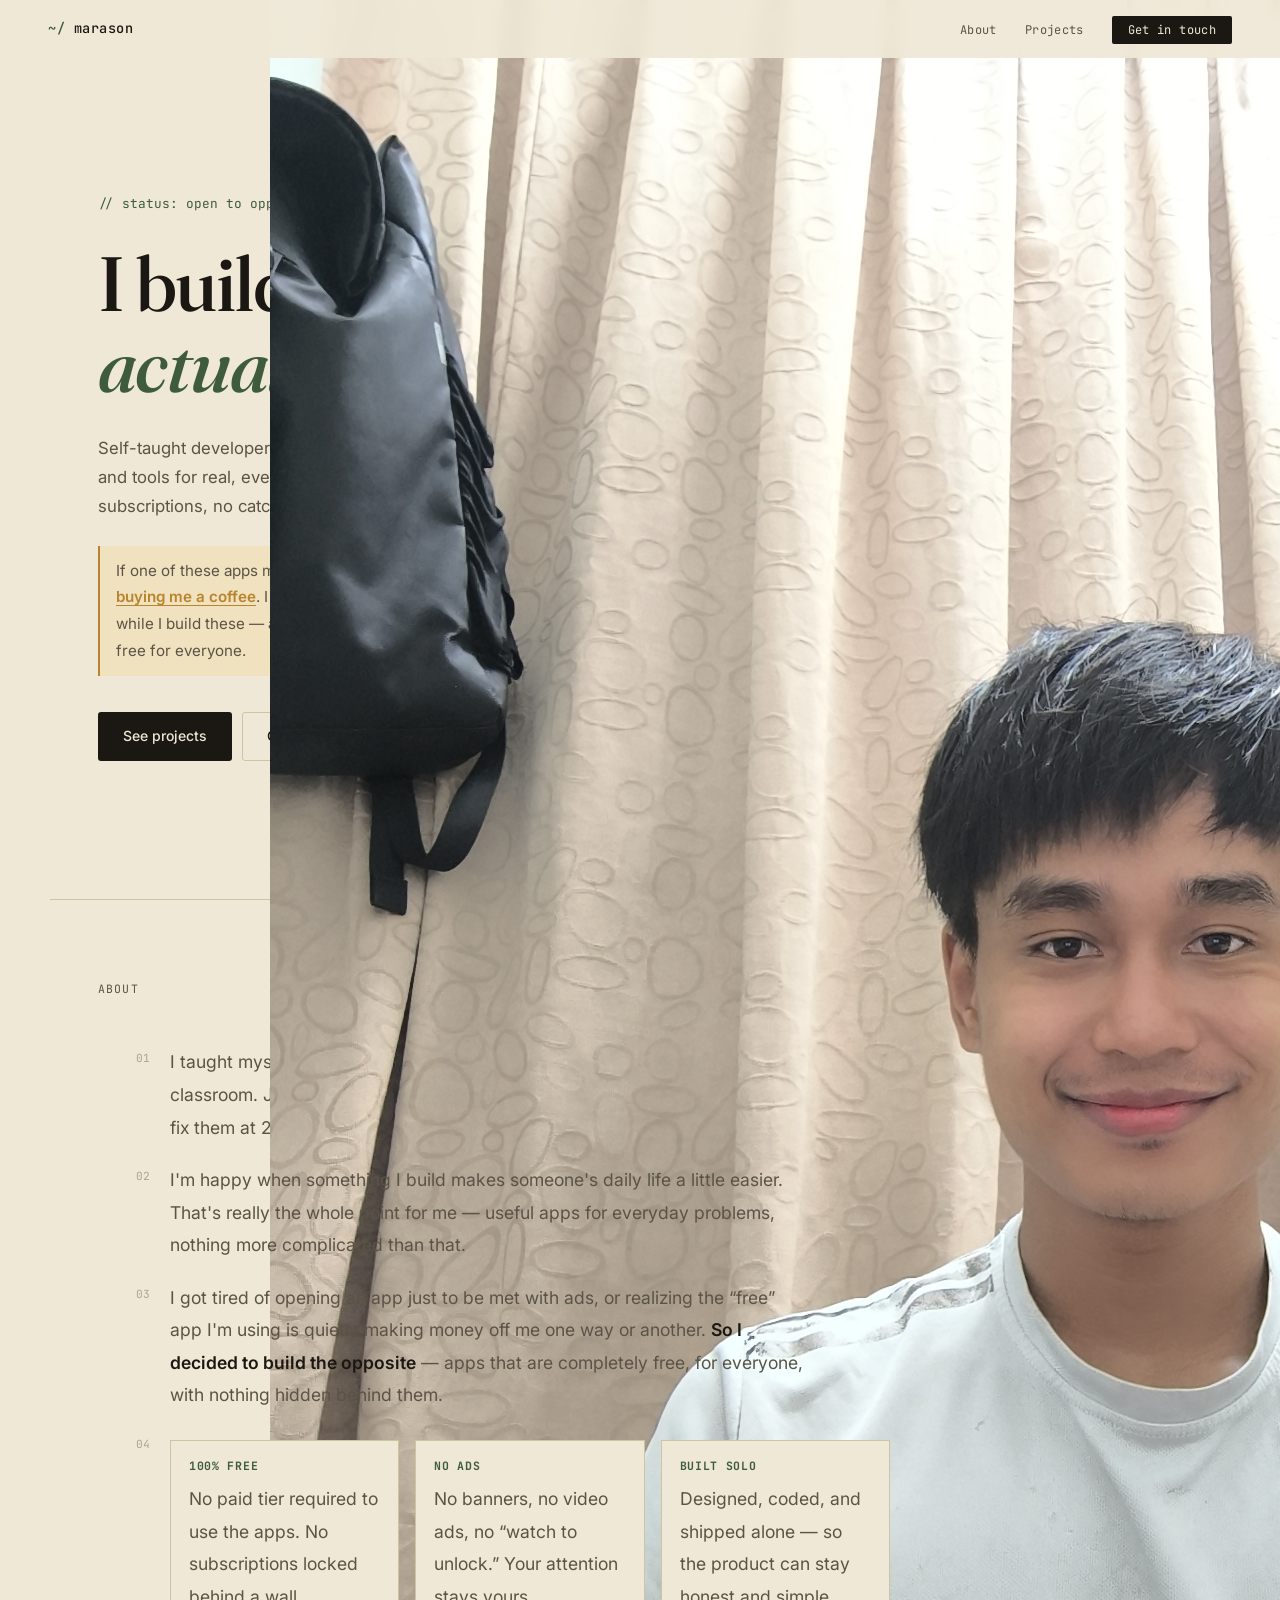
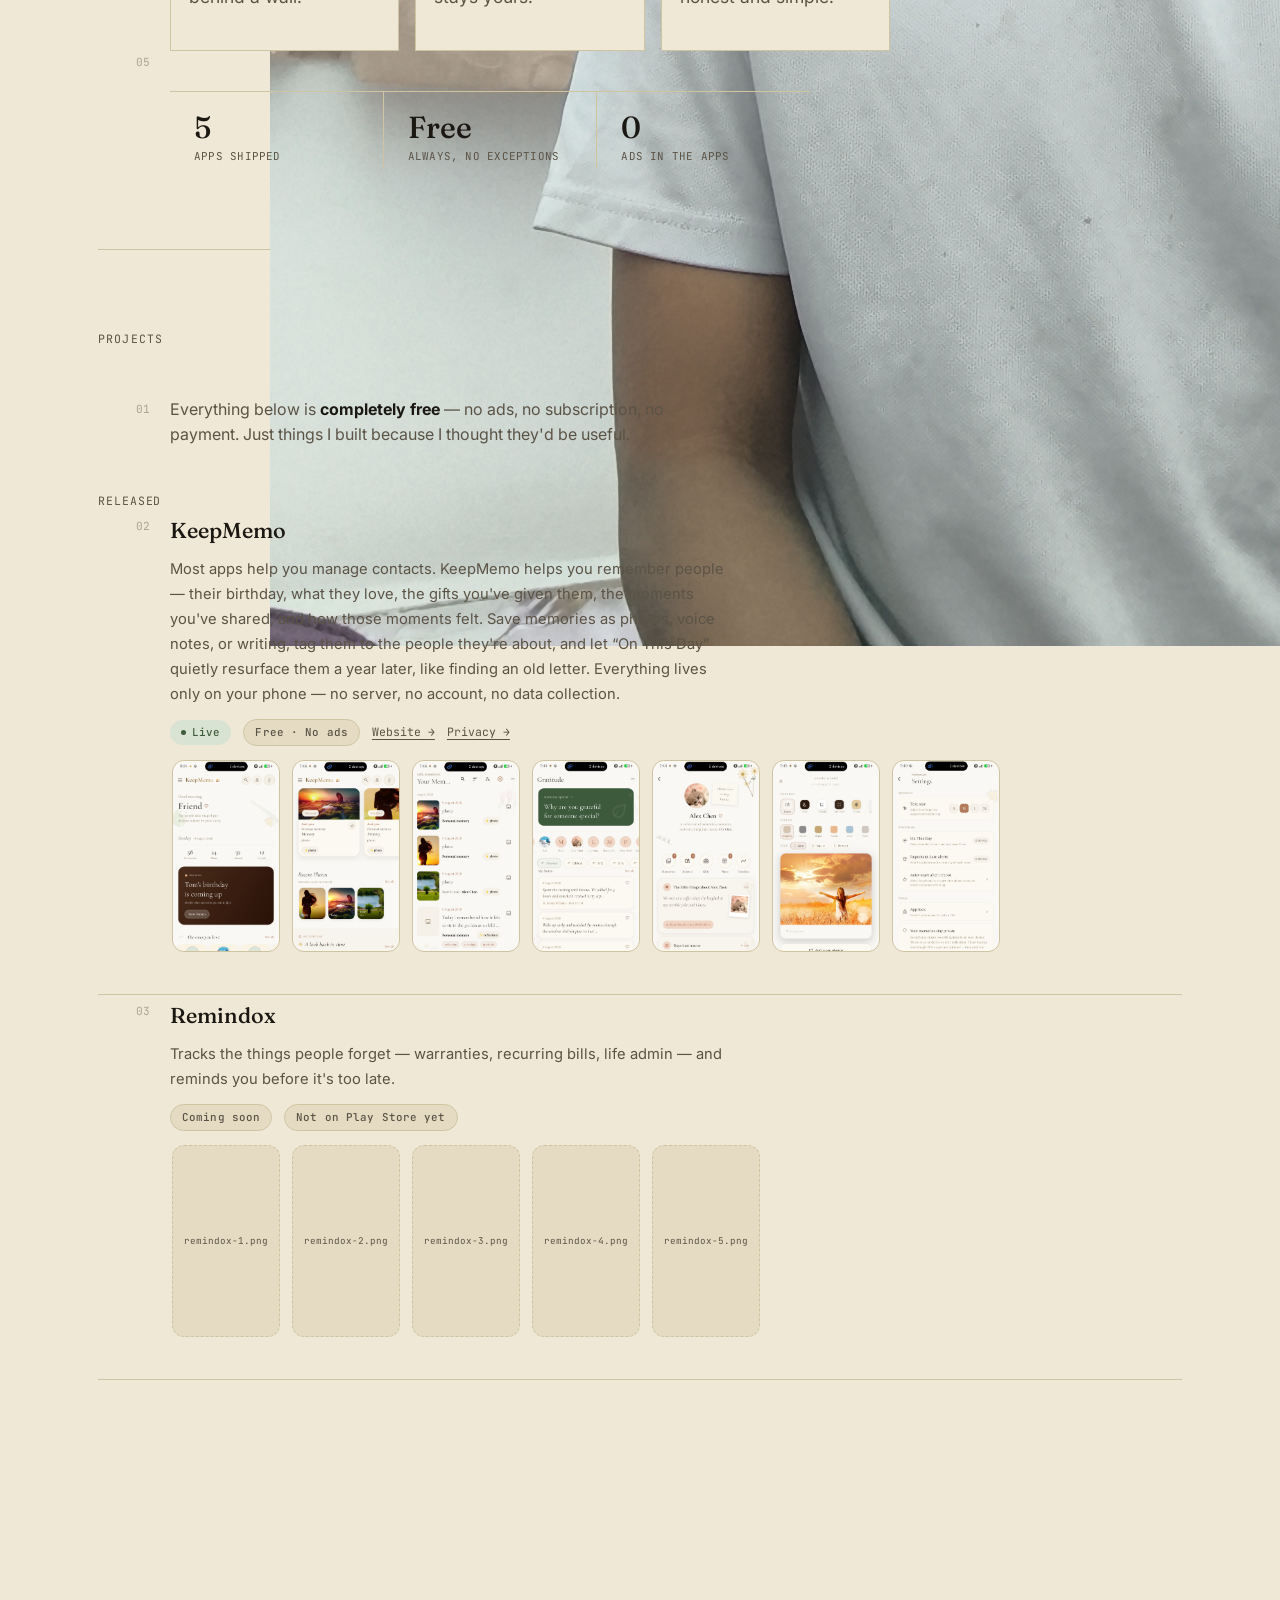
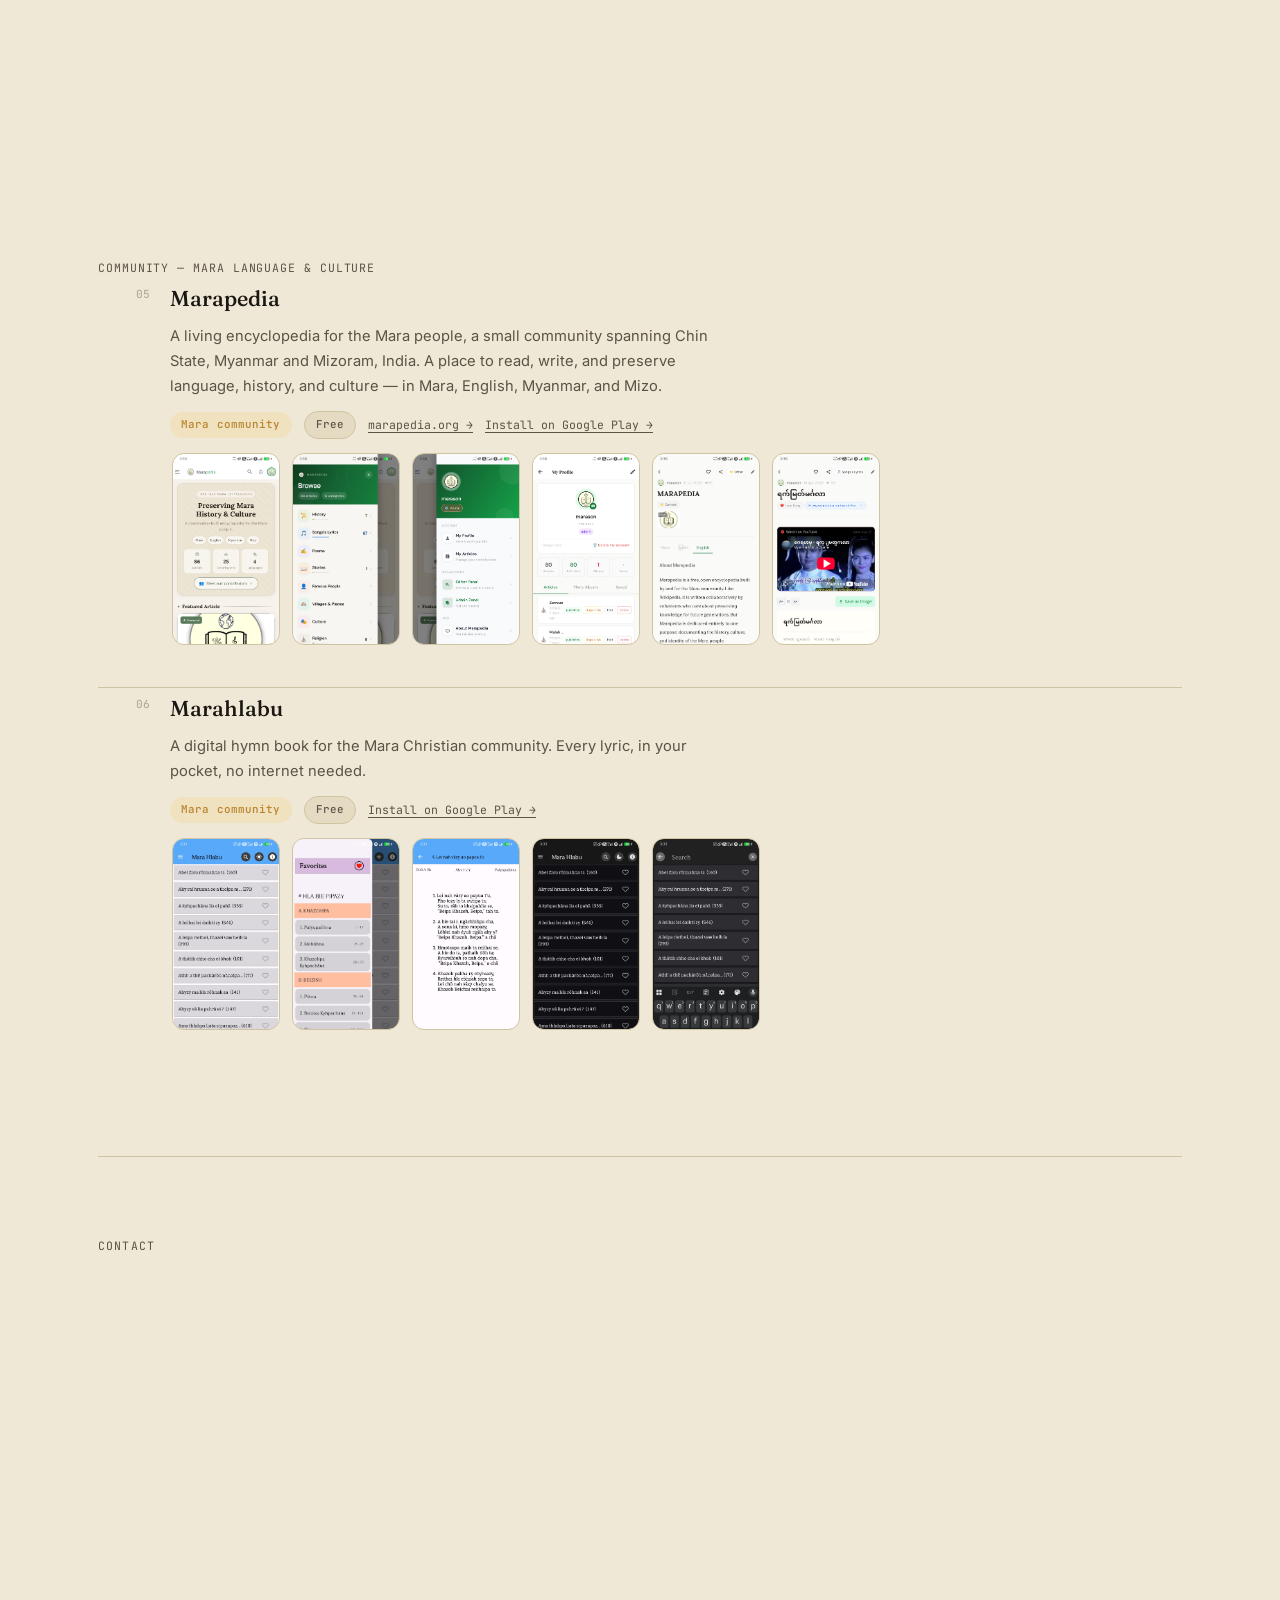
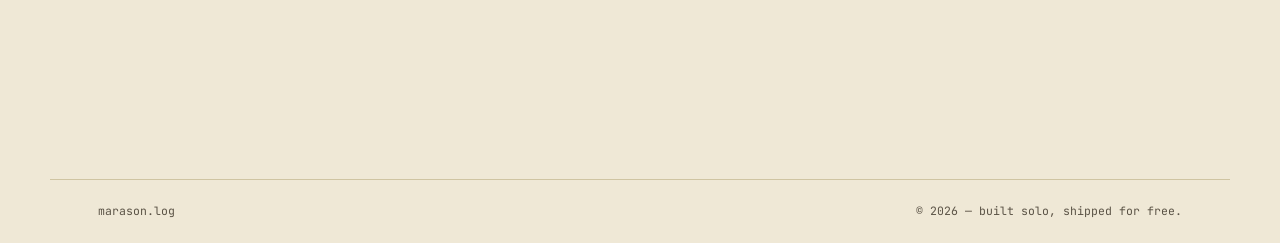
==== commit 31323e27: "Update index.html" ====
--- a/index.html
+++ b/index.html
@@ -61,7 +61,7 @@
       <div class="ln-content">
         <div class="about-inner">
           <p>I taught myself to build software by building software — no bootcamp, no classroom. Just curiosity, a lot of broken builds, and enough stubbornness to fix them at 2am.</p>
-          <div class="photo-frame">Photo<br/>marason-1.jpg</div>
+          <div class="photo-frame"><img src="assets/marason.jpg" alt="Marason Tleitu"></div>
         </div>
       </div>
     </div>
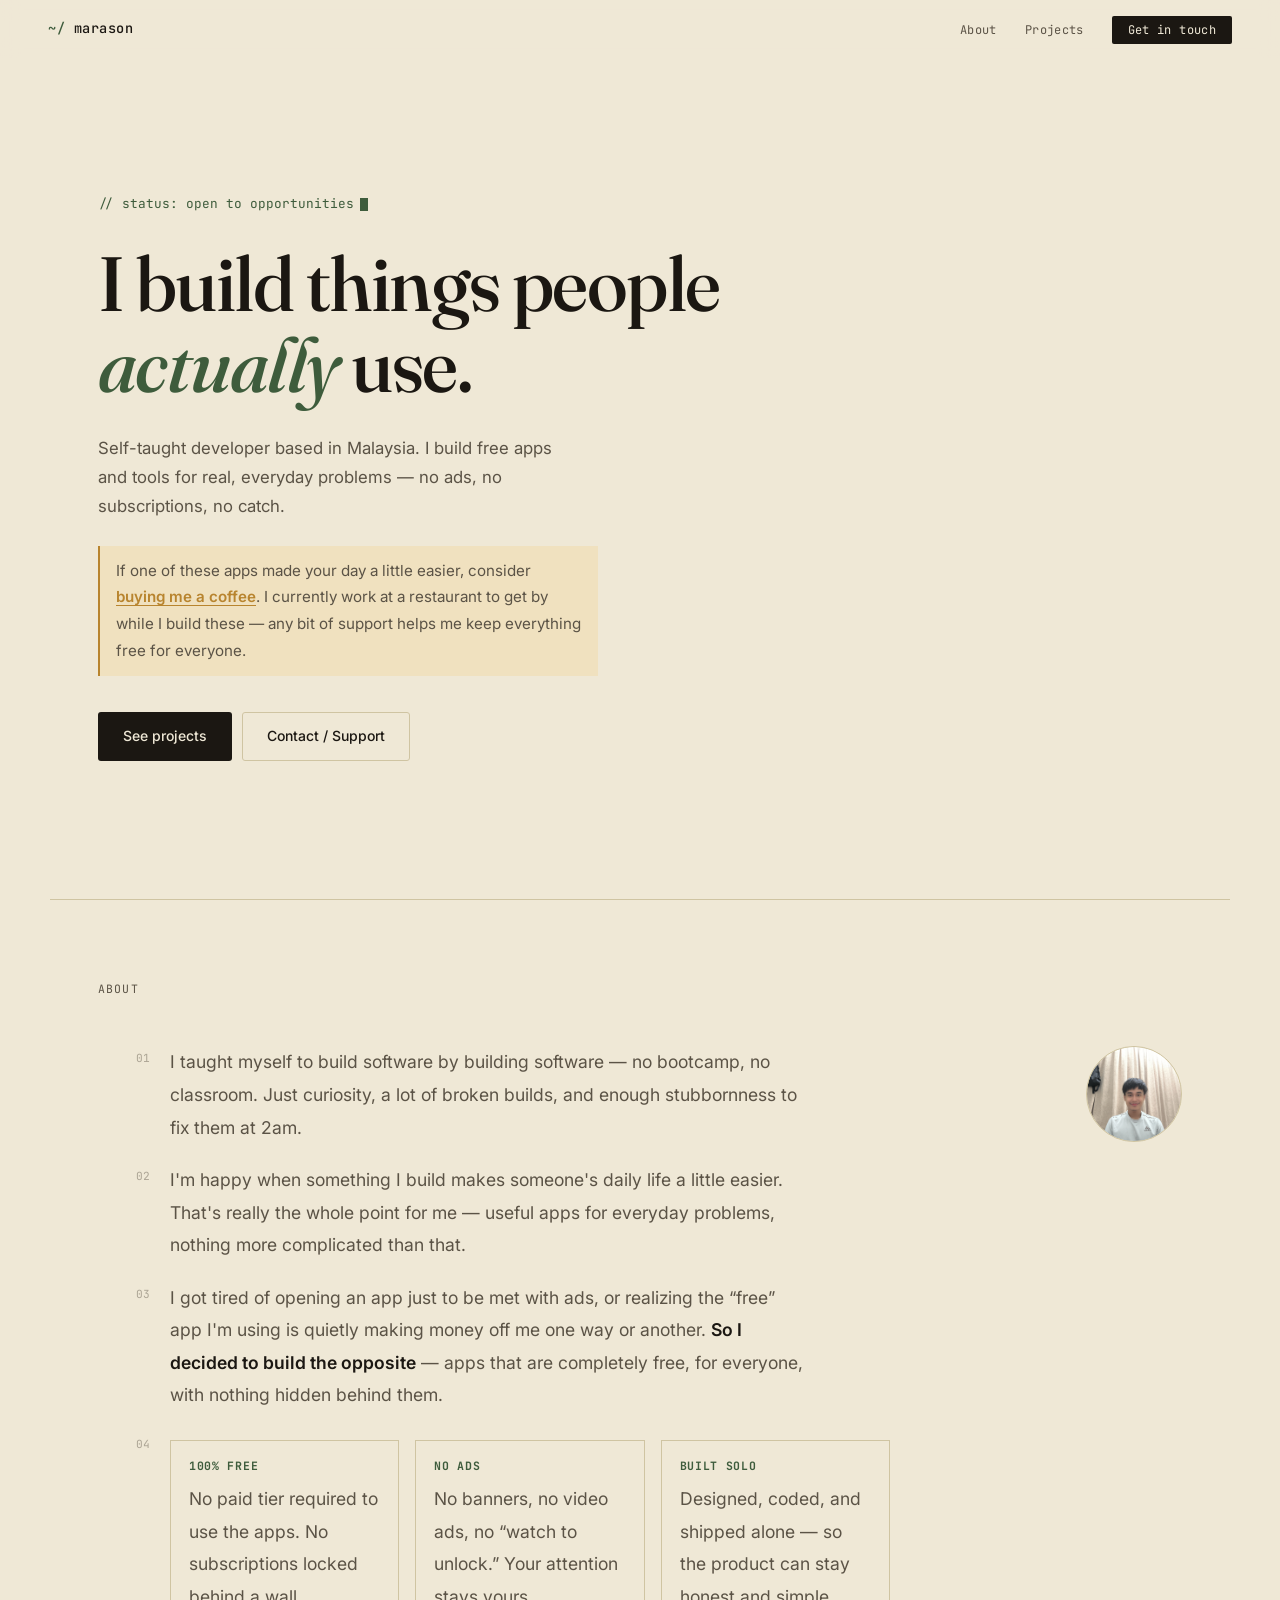
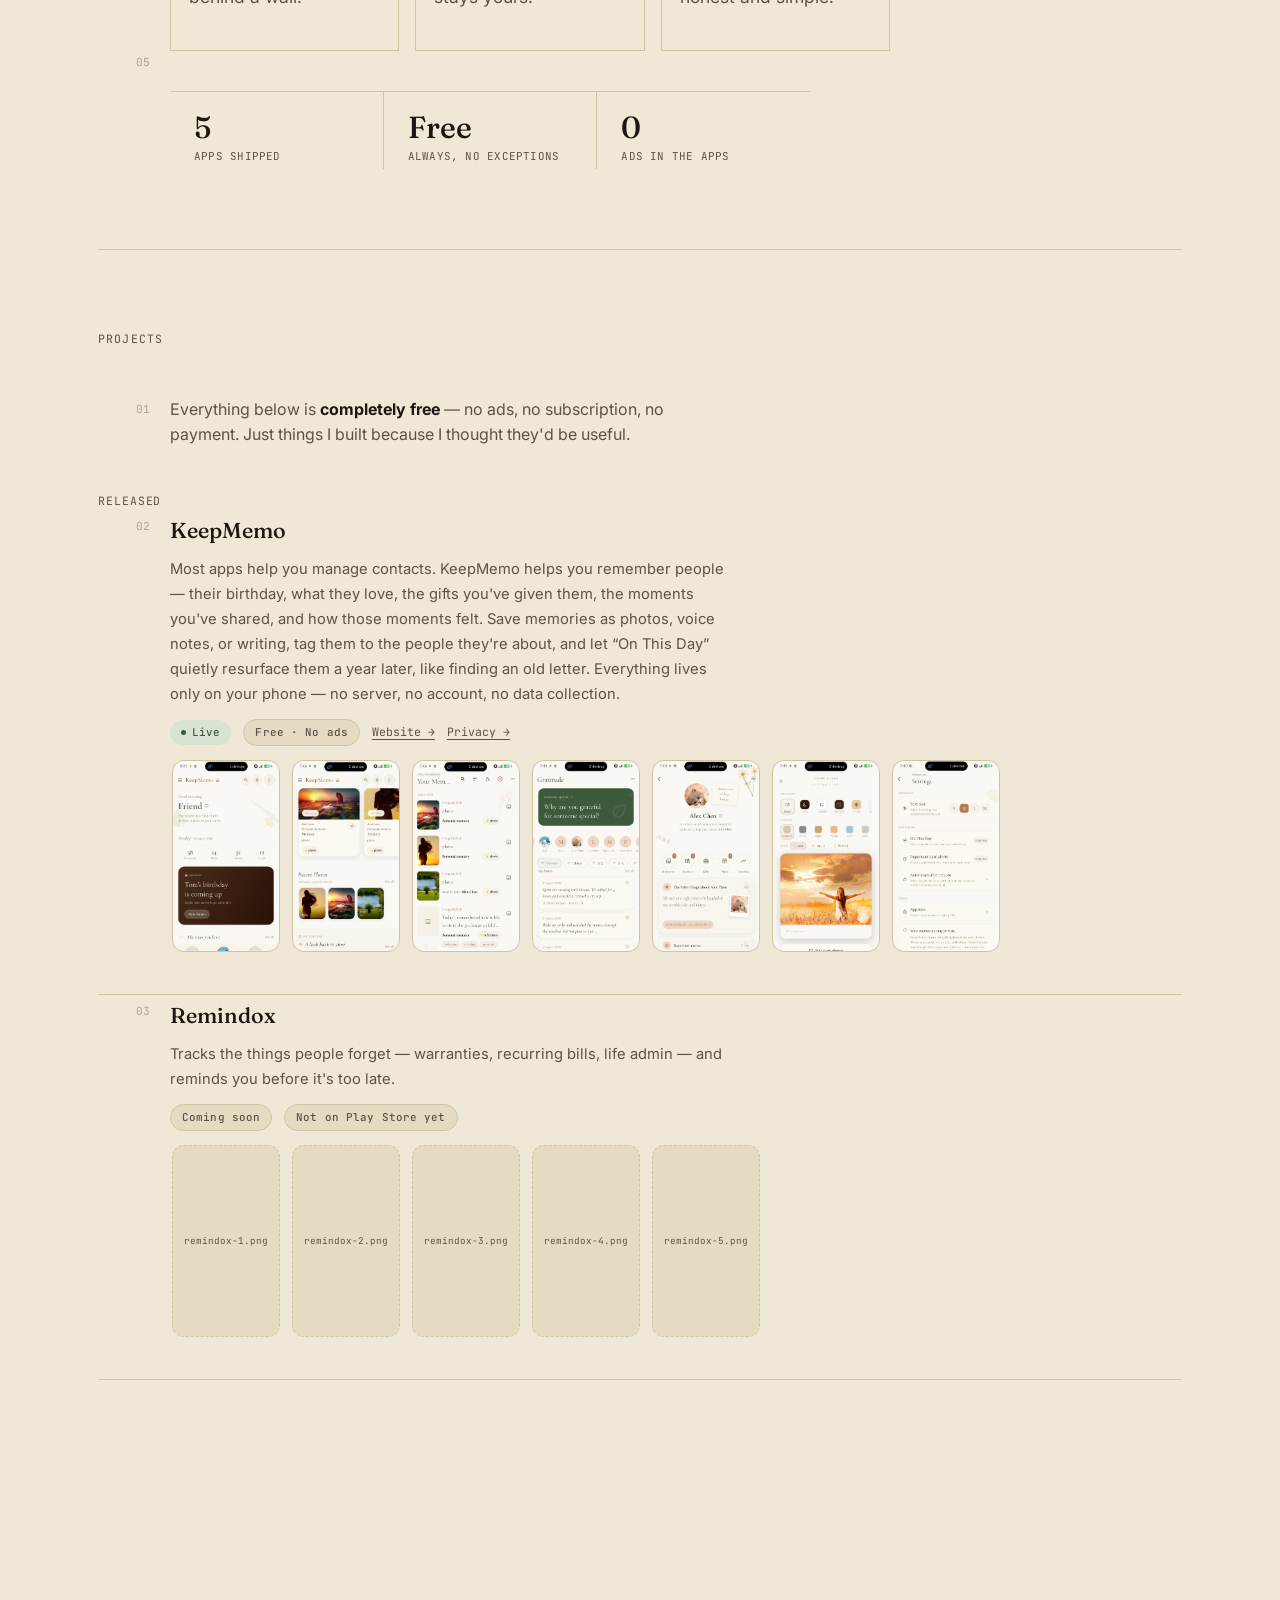
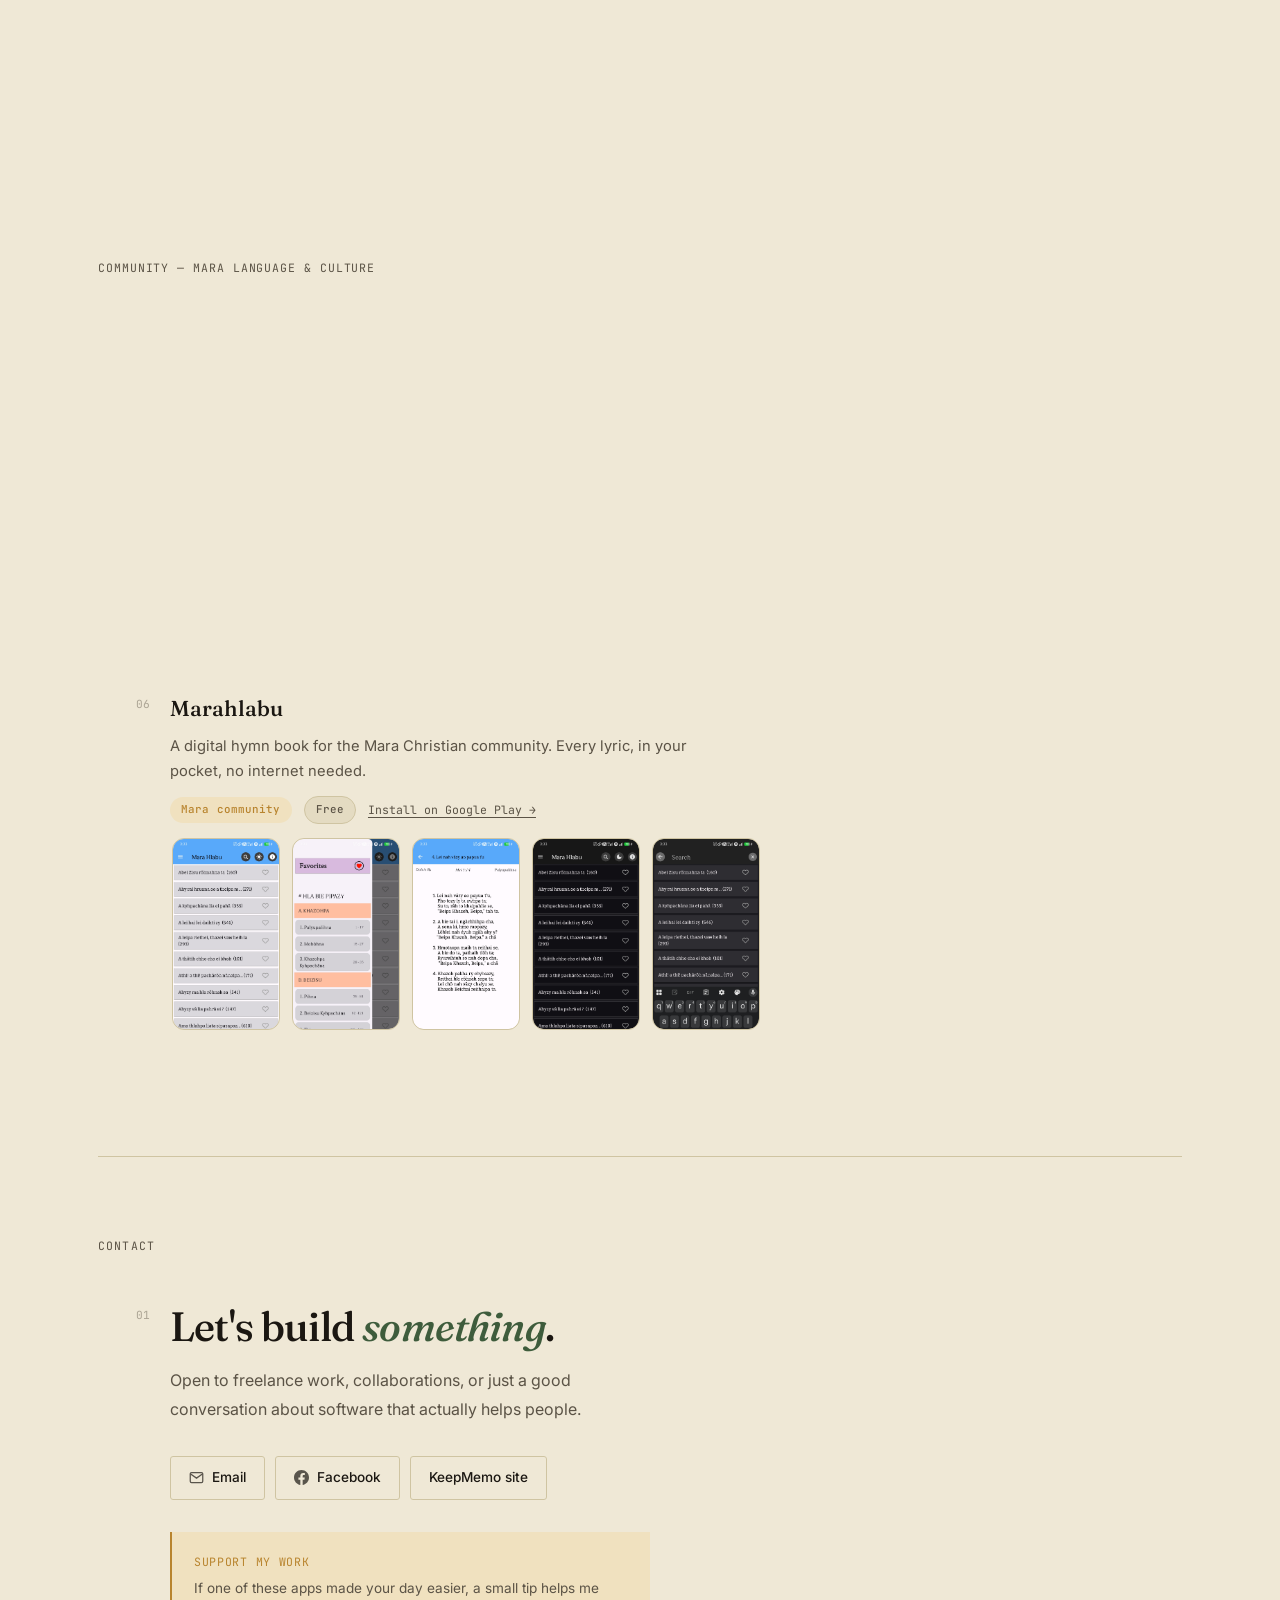
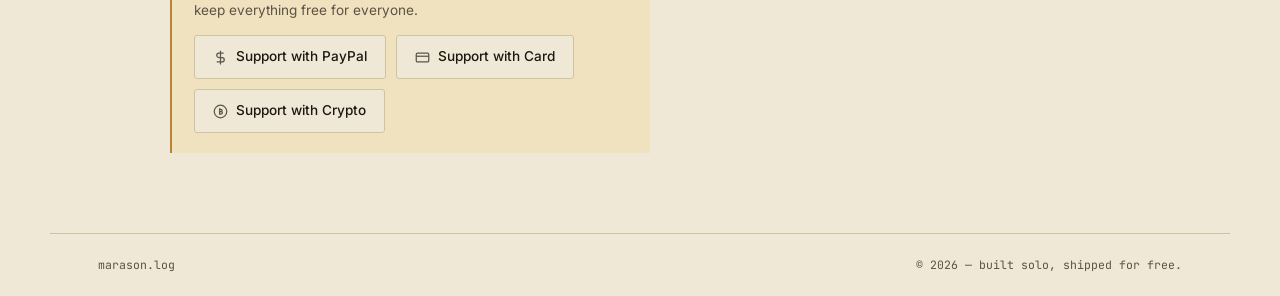
==== commit 9f49fd96: "Update index.html" ====
--- a/index.html
+++ b/index.html
@@ -260,11 +260,15 @@
           <div class="social-grid">
             <a href="https://ko-fi.com/marasontleitu" target="_blank" rel="noreferrer noopener" class="social-link" style="background:var(--paper)">
               <svg width="15" height="15" viewBox="0 0 24 24" fill="none" stroke="currentColor" stroke-width="2"><path d="M12 1v22M17 5H9.5a3.5 3.5 0 0 0 0 7h5a3.5 3.5 0 0 1 0 7H6"/></svg>
-              Support / Donate
+              Support with PayPal
+            </a>
+            <a href="https://github.com/sponsors/Cleversta" target="_blank" rel="noreferrer noopener" class="social-link" style="background:var(--paper)">
+              <svg width="15" height="15" viewBox="0 0 24 24" fill="none" stroke="currentColor" stroke-width="2"><rect x="2" y="5" width="20" height="14" rx="2"/><line x1="2" y1="10" x2="22" y2="10"/></svg>
+              Support with Card
             </a>
             <a href="https://nowpayments.io/donation?api_key=7a581856-5b50-4d20-815a-83e268a1fcdf" target="_blank" rel="noreferrer noopener" class="social-link" style="background:var(--paper)">
               <svg width="15" height="15" viewBox="0 0 24 24" fill="none" stroke="currentColor" stroke-width="2"><circle cx="12" cy="12" r="10"/><path d="M9.5 8.5h3.2a1.9 1.9 0 0 1 0 3.8H9.5m0 0h3.6a1.9 1.9 0 0 1 0 3.8H9.5m1.2-9.4v9.6"/></svg>
-              Donate Crypto
+              Support with Crypto
             </a>
           </div>
         </div>
--- a/styles.css
+++ b/styles.css
@@ -206,12 +206,28 @@
 .about-inner{display:grid;grid-template-columns:1fr 96px;gap:24px;align-items:start}
 .photo-frame{
   width:96px;height:96px;flex-shrink:0;
+  min-width:0;min-height:0;
   border:1.5px dashed var(--line);border-radius:50%;
   background:var(--paper2);
   display:flex;align-items:center;justify-content:center;text-align:center;
   padding:8px;
   font-family:'JetBrains Mono',monospace;font-size:0.6rem;line-height:1.5;
   color:var(--ink-soft);
+  overflow:hidden;
+}
+.photo-frame img{
+  width:100%;
+  height:100%;
+  max-width:100%;
+  max-height:100%;
+  object-fit:cover;
+  object-position:center 20%;
+  border-radius:50%;
+  display:block;
+}
+.photo-frame:has(img){
+  padding:0;
+  border-style:solid;
 }
 .stats-row{display:flex;gap:0;border-top:1px solid var(--line);margin-top:40px;max-width:640px}
 .stat{flex:1;padding:20px 24px 4px;border-right:1px solid var(--line)}
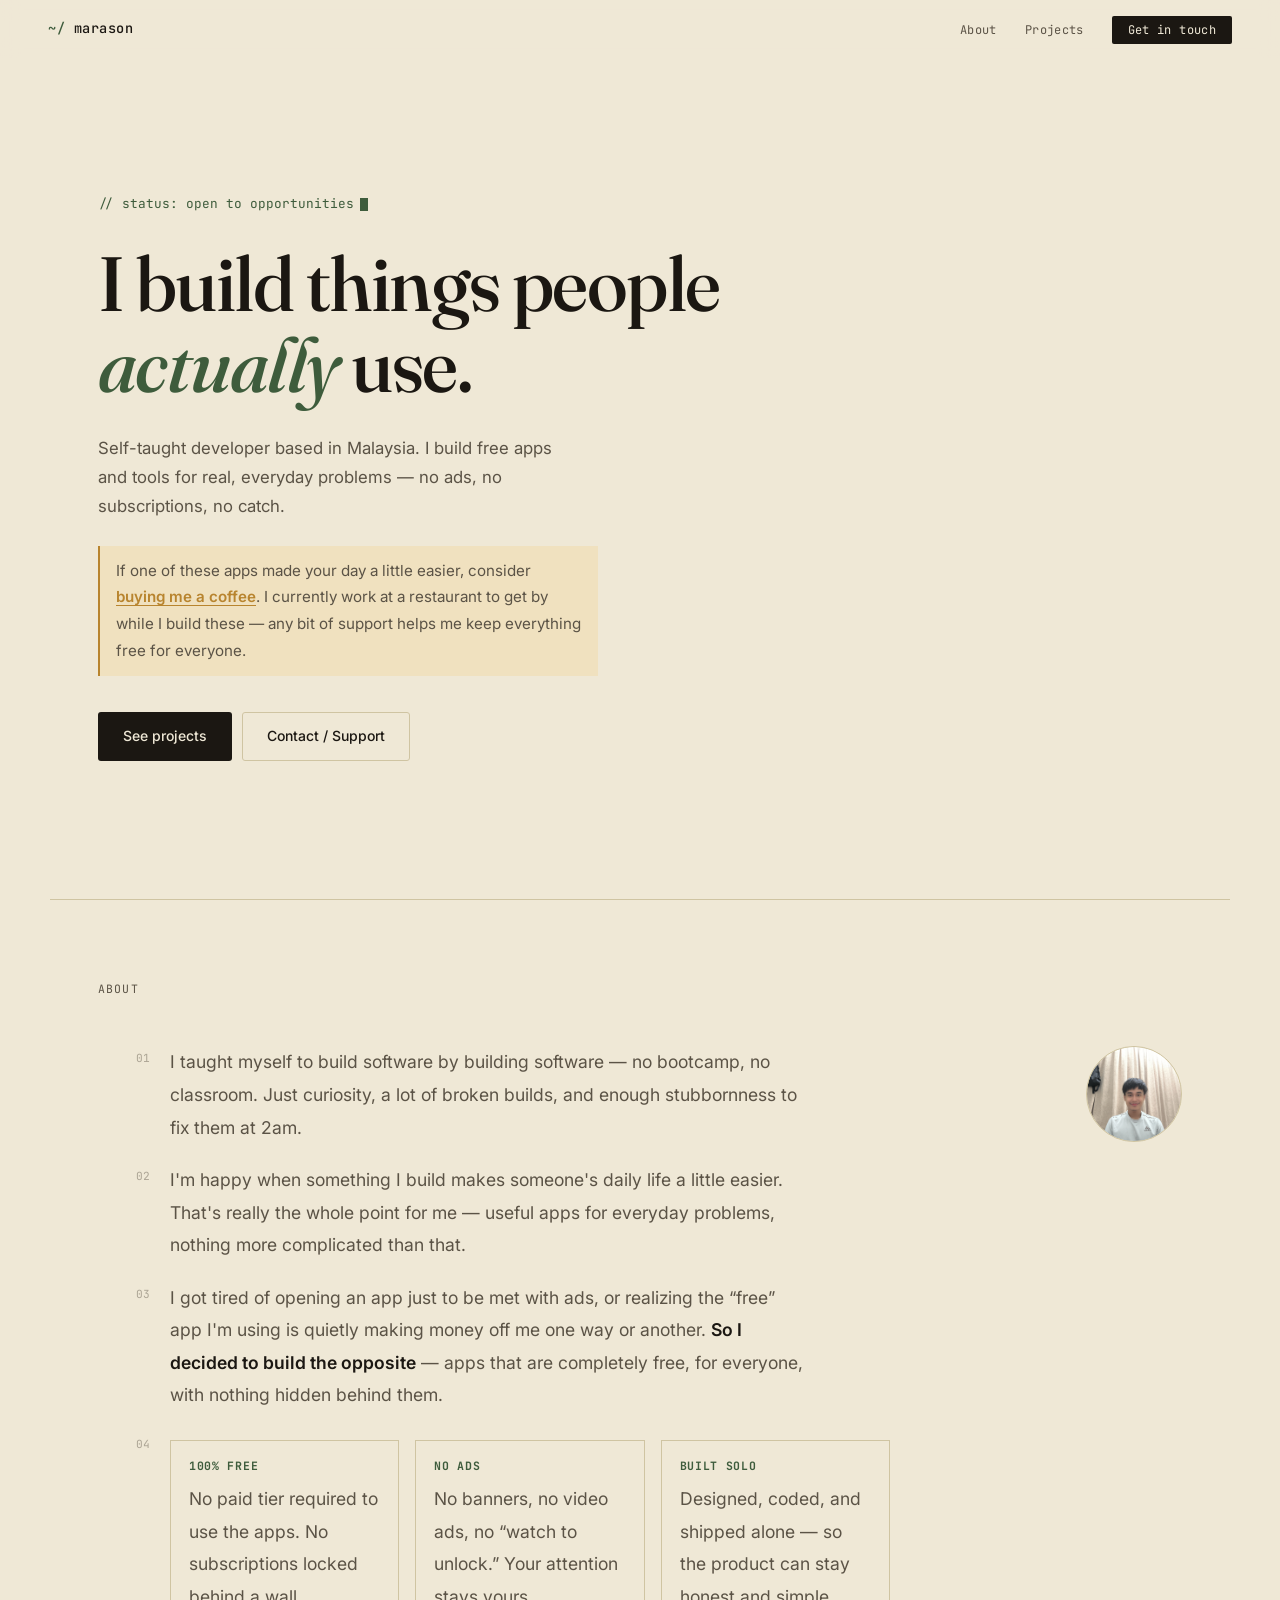
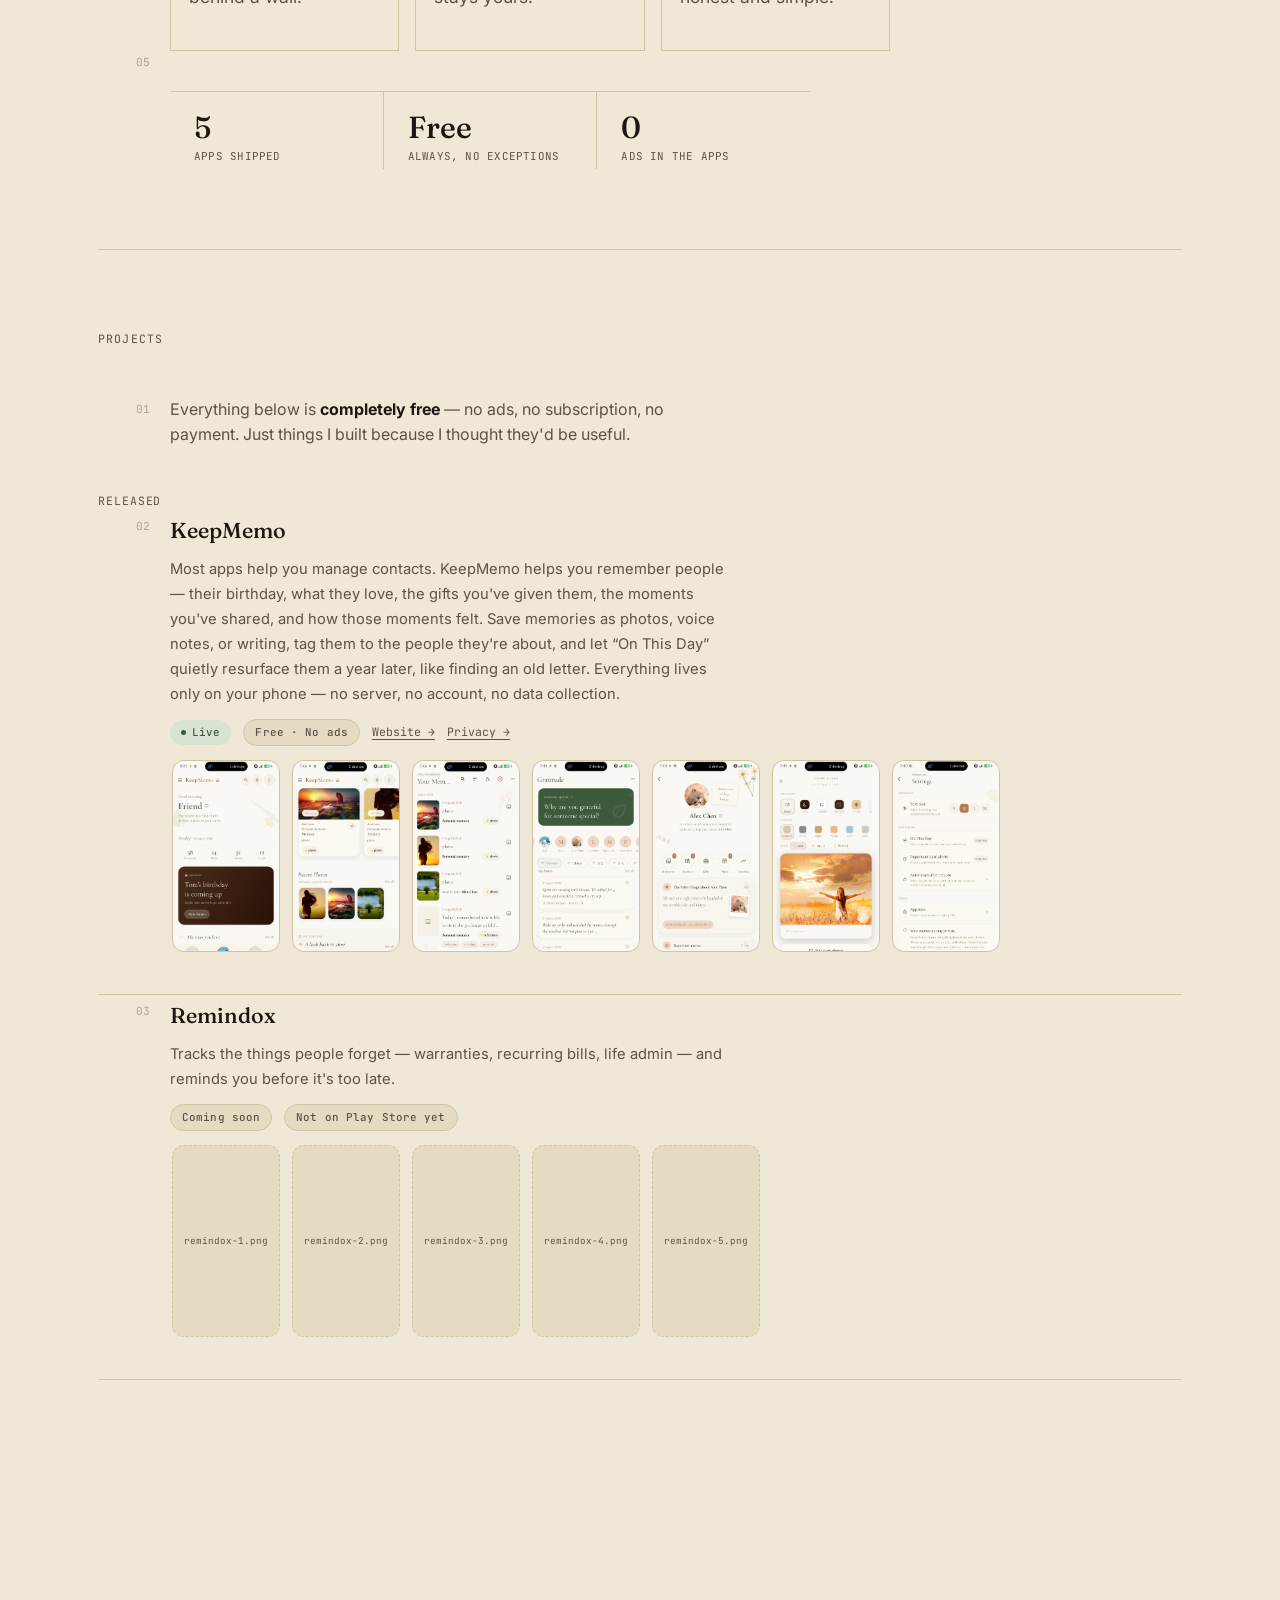
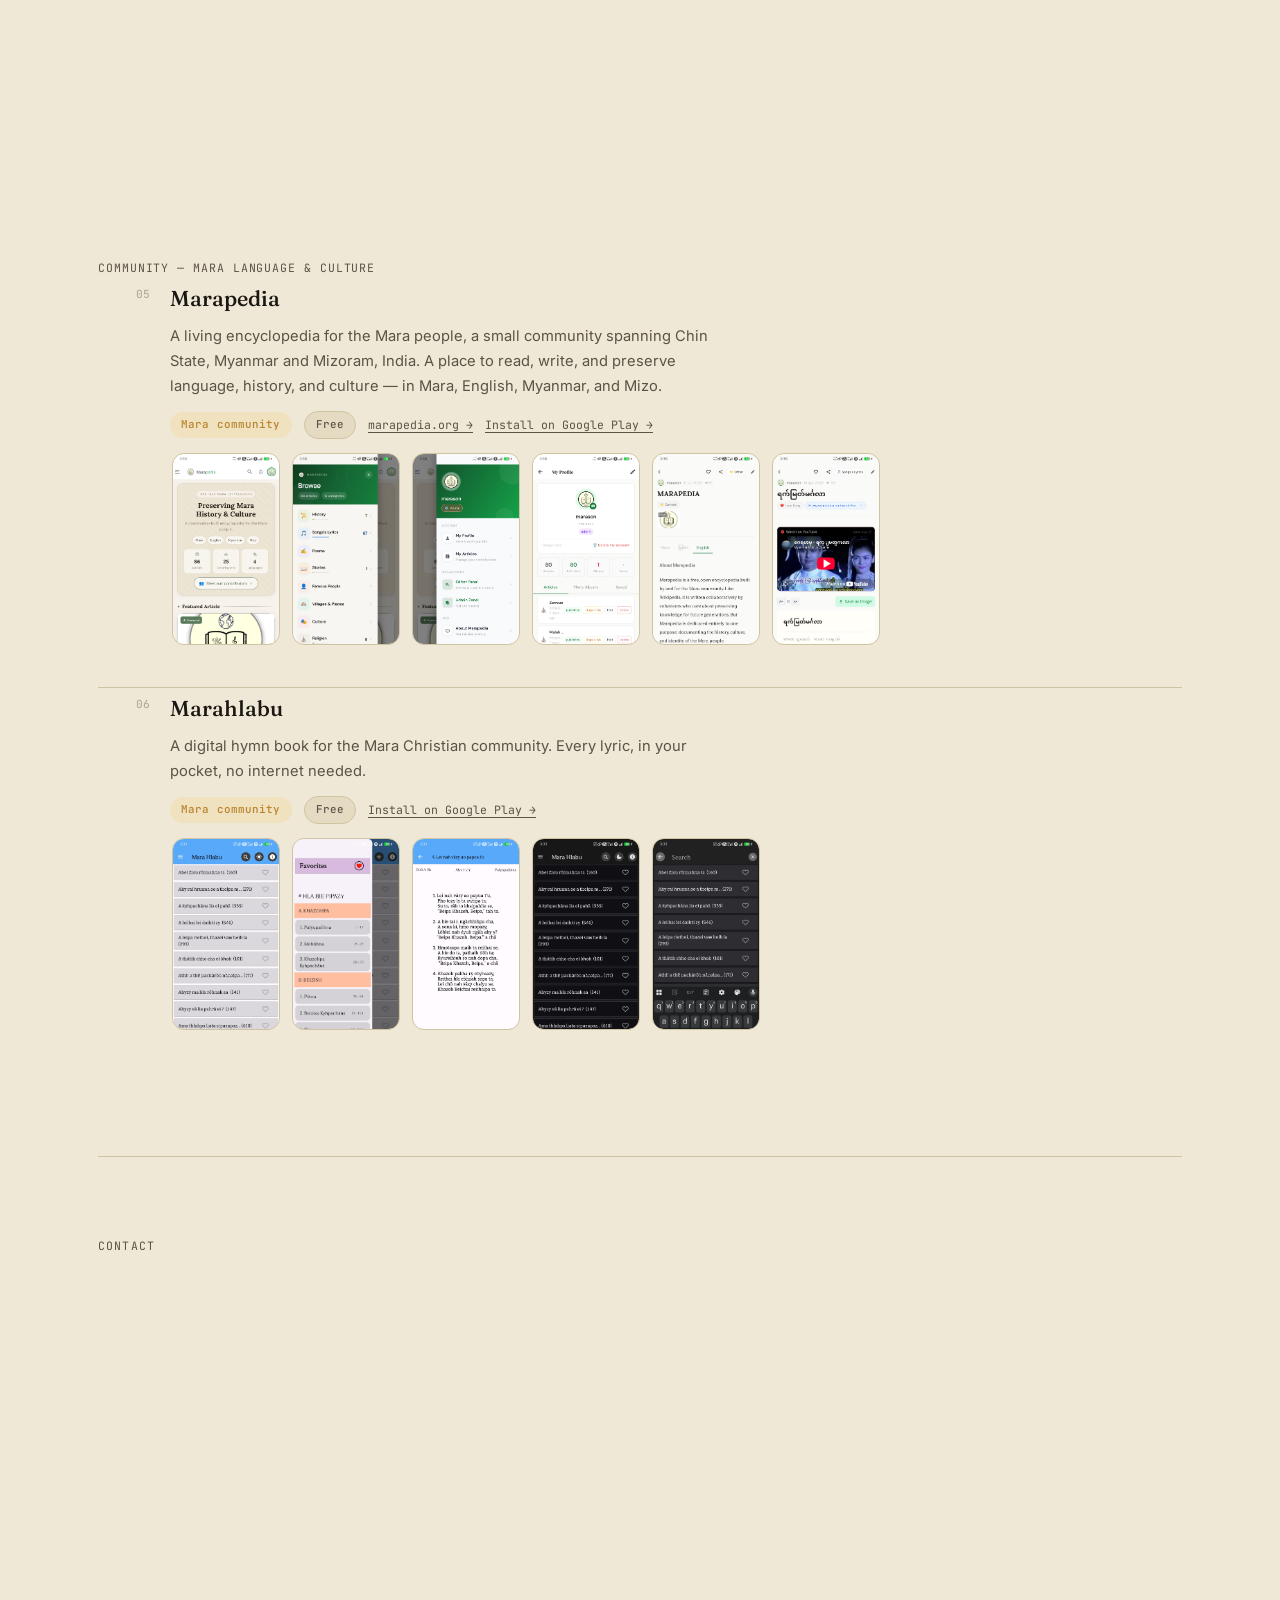
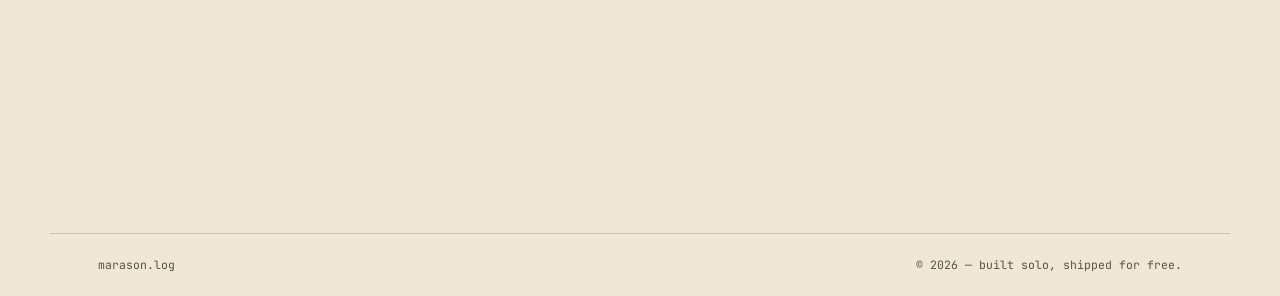
==== commit 026bd5a2: "Update index.html" ====
--- a/index.html
+++ b/index.html
@@ -260,7 +260,7 @@
           <div class="social-grid">
             <a href="https://ko-fi.com/marasontleitu" target="_blank" rel="noreferrer noopener" class="social-link" style="background:var(--paper)">
               <svg width="15" height="15" viewBox="0 0 24 24" fill="none" stroke="currentColor" stroke-width="2"><path d="M12 1v22M17 5H9.5a3.5 3.5 0 0 0 0 7h5a3.5 3.5 0 0 1 0 7H6"/></svg>
-              Support with PayPal
+              Support with PayPal or Card
             </a>
             <a href="https://github.com/sponsors/Cleversta" target="_blank" rel="noreferrer noopener" class="social-link" style="background:var(--paper)">
               <svg width="15" height="15" viewBox="0 0 24 24" fill="none" stroke="currentColor" stroke-width="2"><rect x="2" y="5" width="20" height="14" rx="2"/><line x1="2" y1="10" x2="22" y2="10"/></svg>
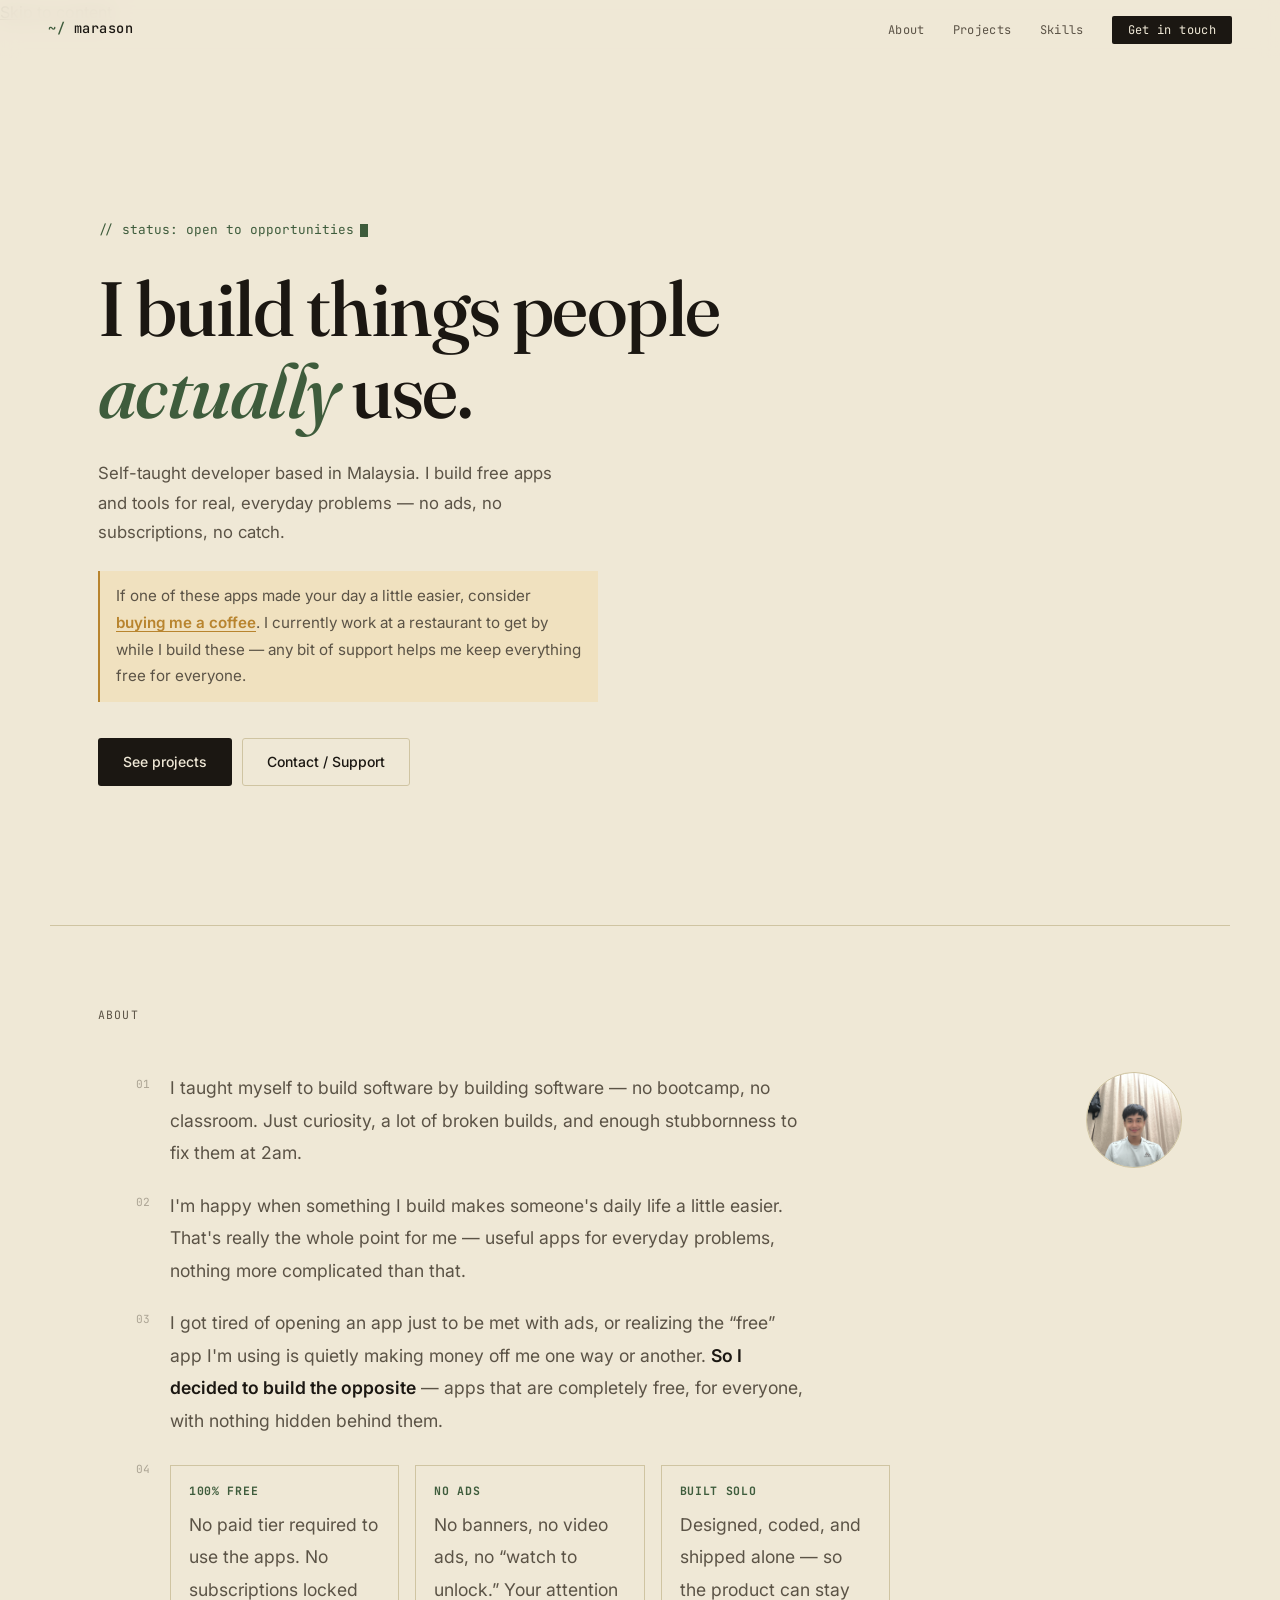
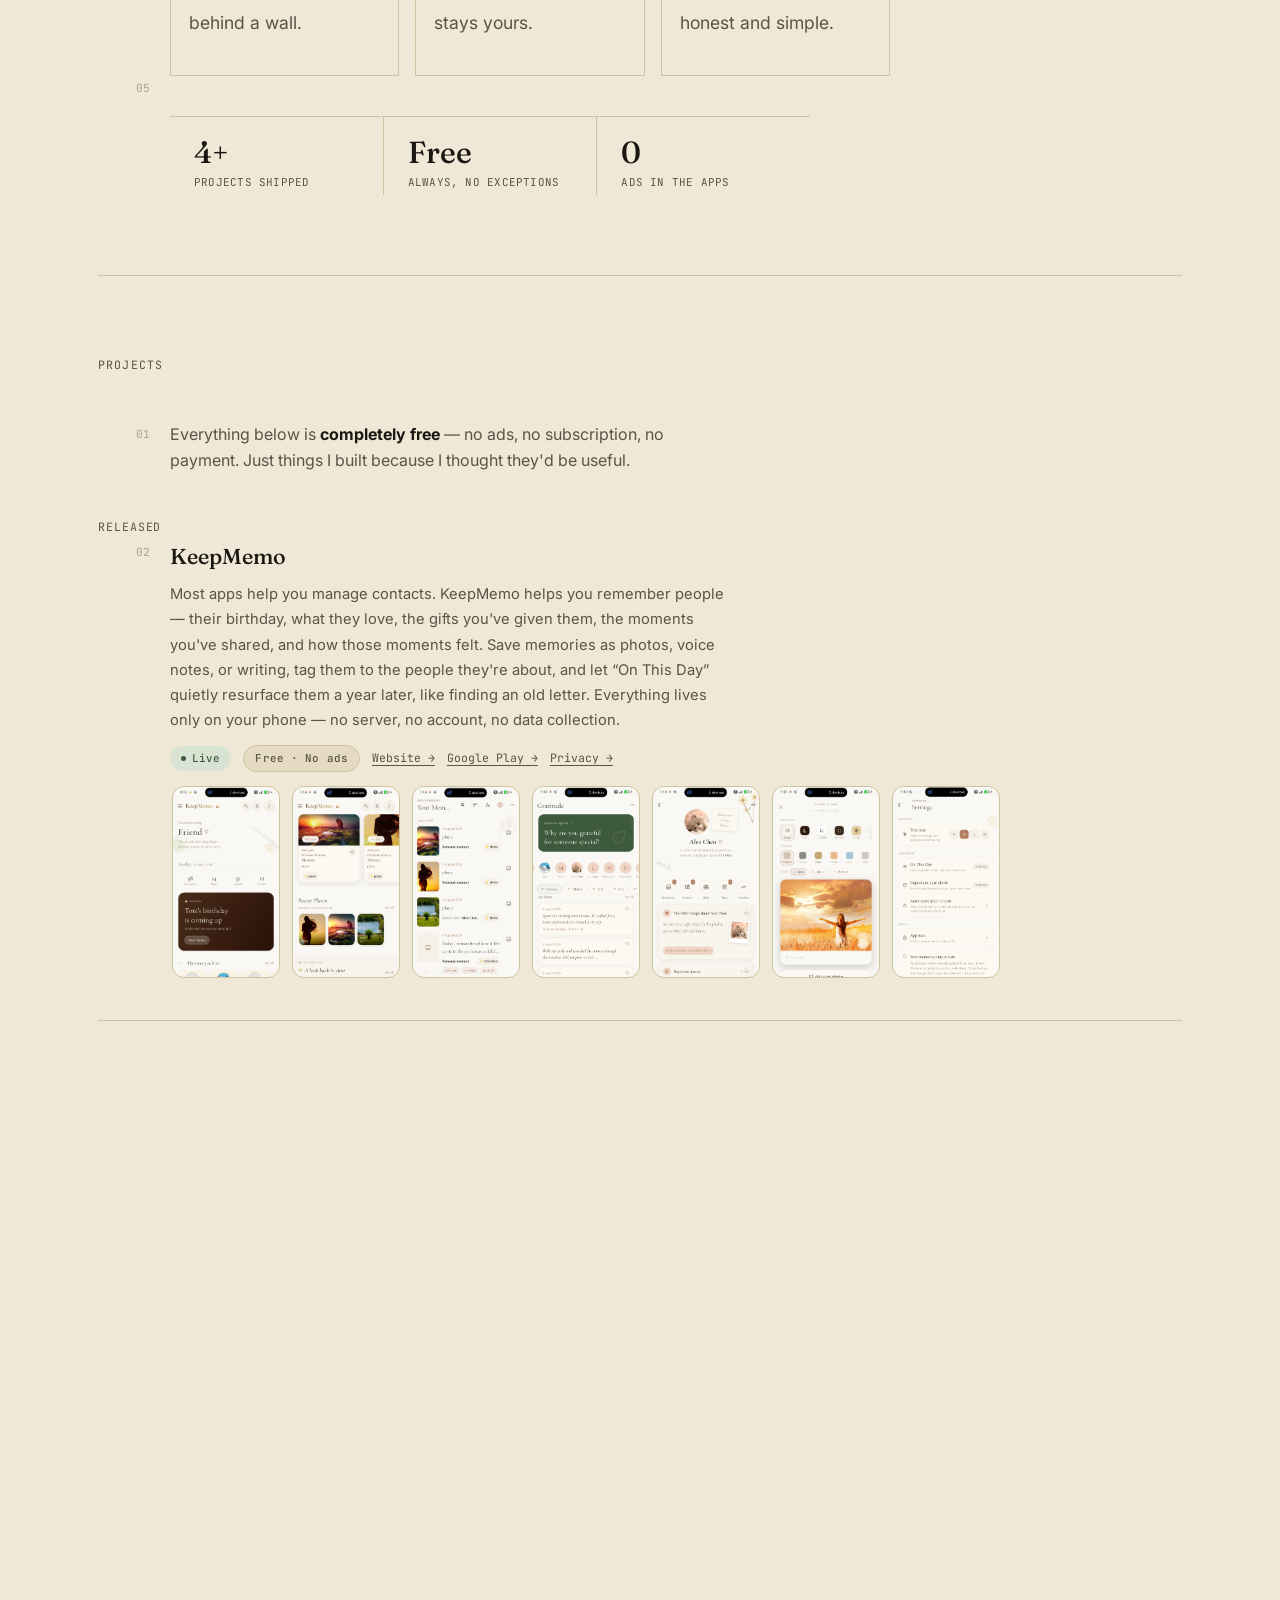
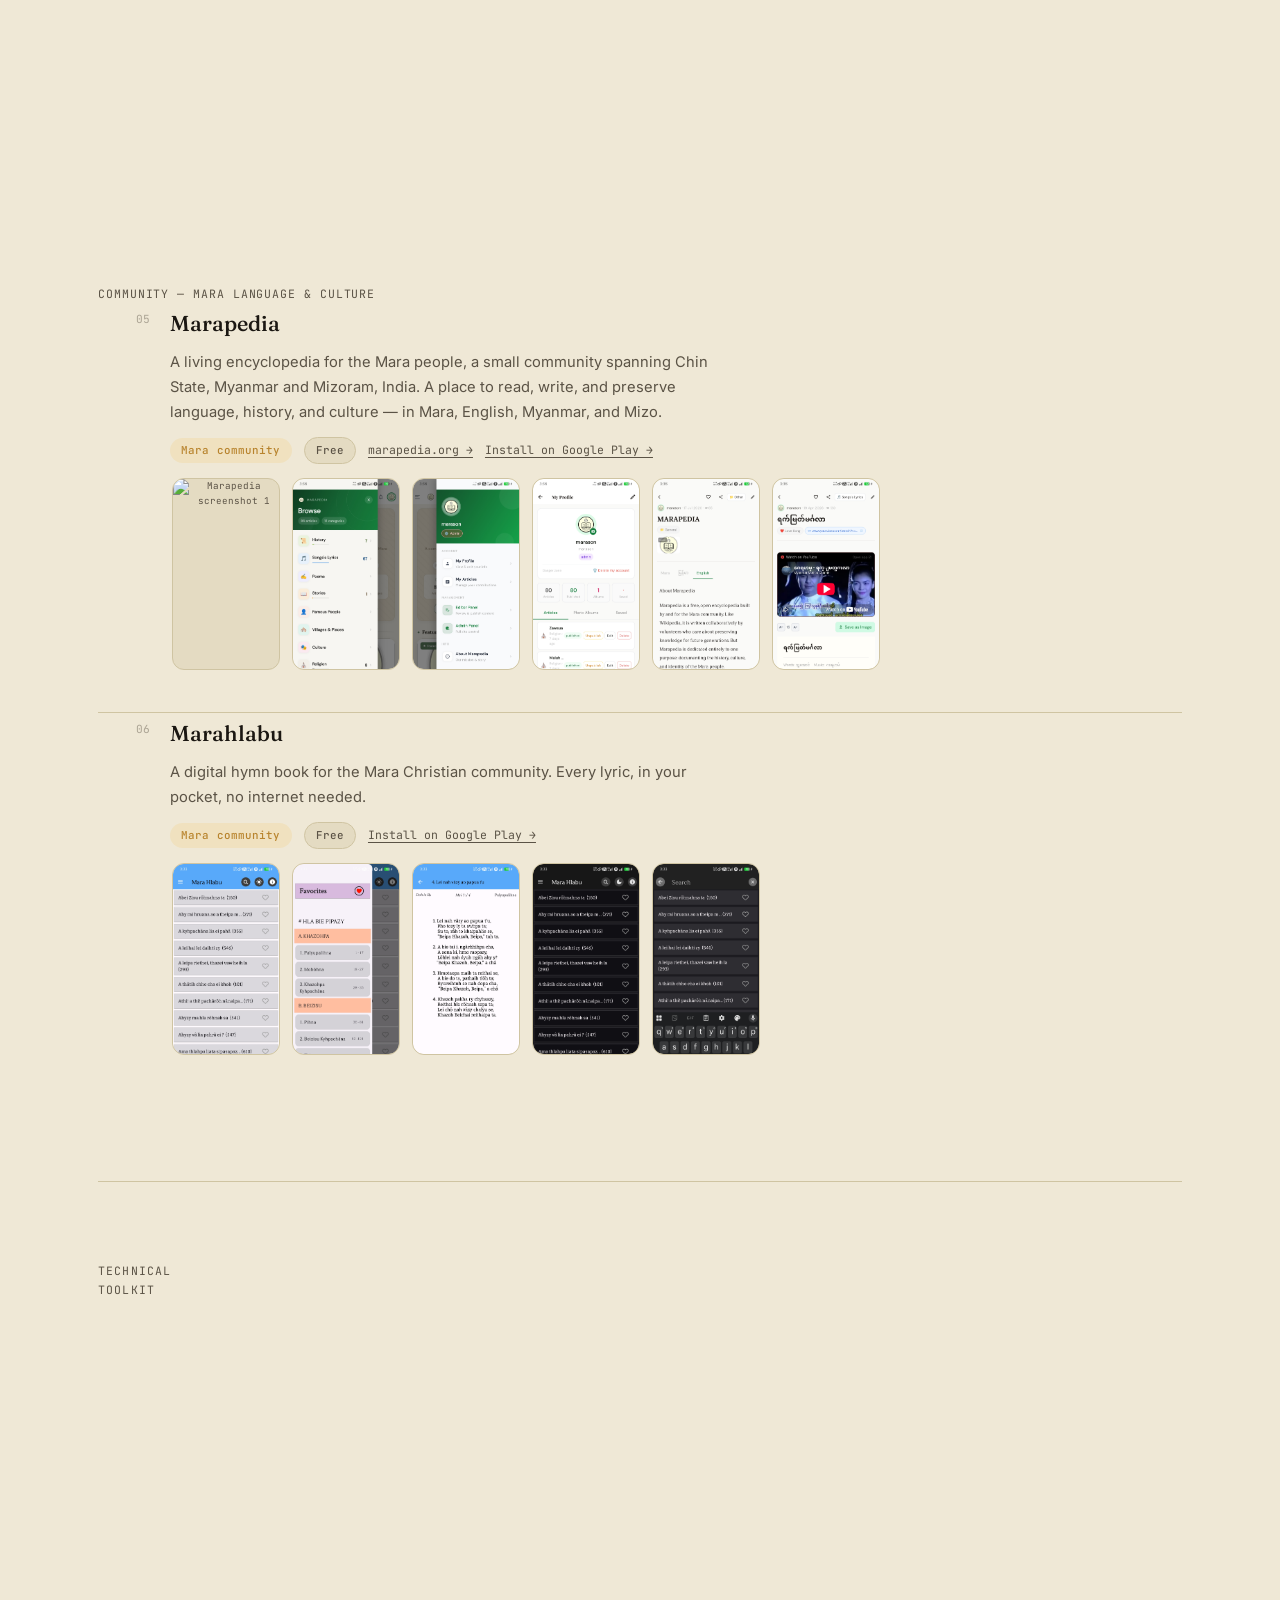
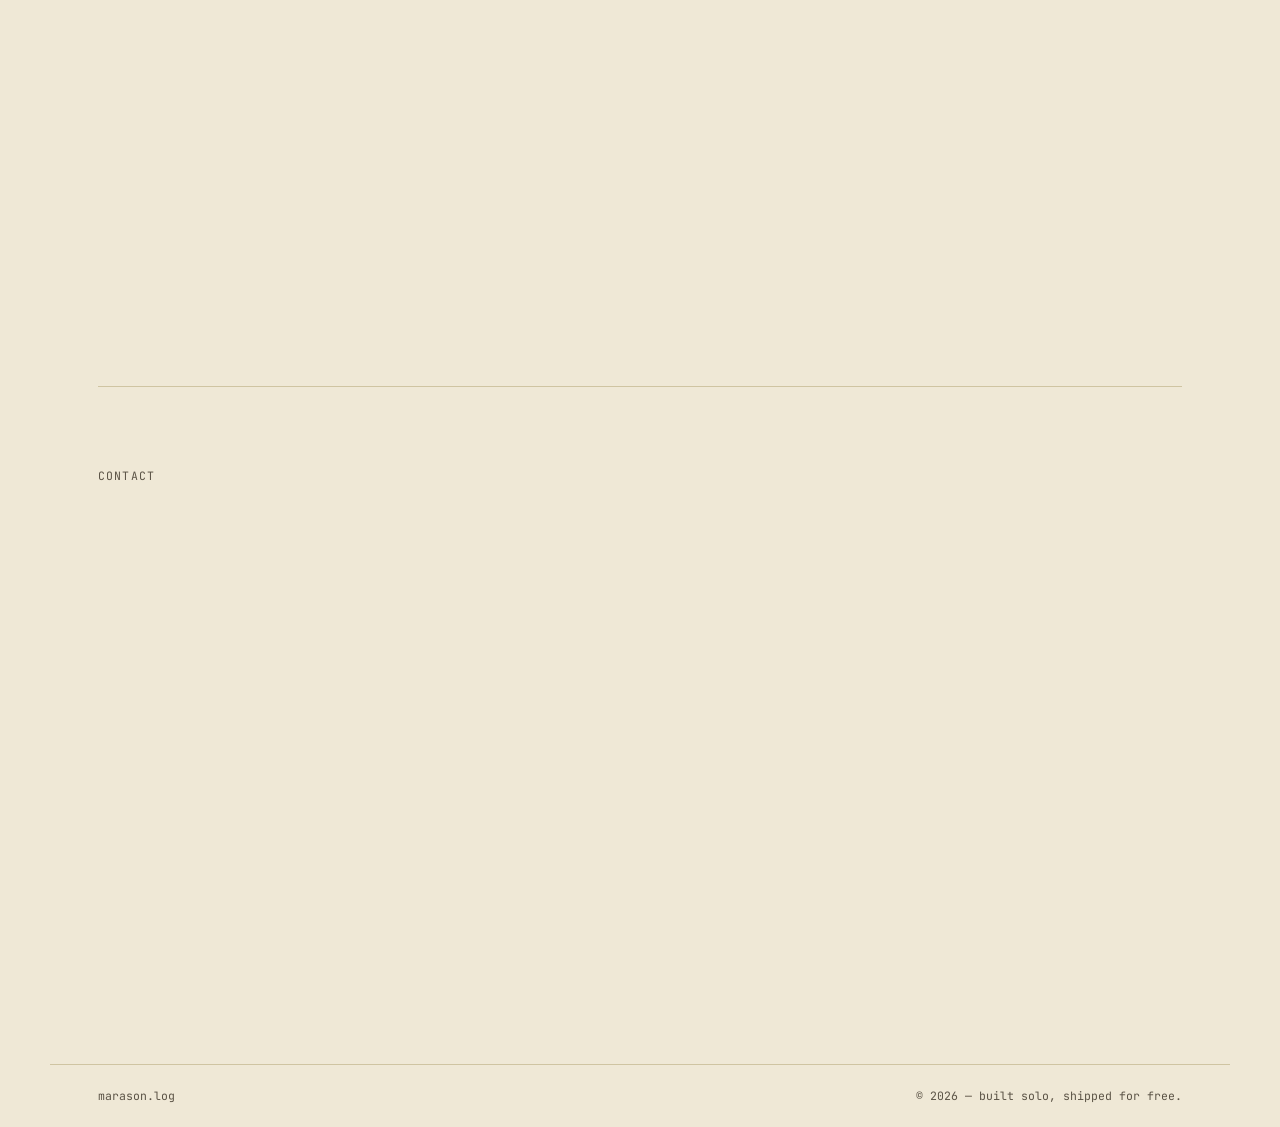
==== commit 49f0e081: "Improve portfolio accuracy, accessibility, SEO and project details" ====
--- a/index.html
+++ b/index.html
@@ -4,7 +4,7 @@
 <meta charset="UTF-8"/>
 <meta name="viewport" content="width=device-width,initial-scale=1.0"/>
 <title>Marason Tleitu — Indie Developer | Free Apps, No Ads</title>
-<meta name="description" content="Marason Tleitu is a self-taught developer in Malaysia building free, ad-free apps for everyday life — KeepMemo, Remindox, DONE:Daily, Marapedia, Marahlabu. No subscriptions, no catch."/>
+<meta name="description" content="Marason Tleitu is a self-taught software developer in Malaysia building useful apps and web tools. Explore KeepMemo, DONE:Daily, Daily Aggregator, and community projects."/>
 <meta name="author" content="Marason Tleitu"/>
 <meta name="robots" content="index, follow"/>
 <link rel="canonical" href="https://cleversta.github.io/about_me/"/>
@@ -13,9 +13,10 @@
 <meta property="og:title" content="Marason Tleitu — I build things people actually use"/>
 <meta property="og:description" content="Self-taught developer in Malaysia. Free apps, no ads, no subscriptions. KeepMemo, Remindox, DONE:Daily, Marapedia, and more."/>
 <meta property="og:url" content="https://cleversta.github.io/about_me/"/>
-<meta property="og:locale" content="en_US"/>
-
-<meta name="twitter:card" content="summary"/>
+<meta property="og:locale" content="en_MY"/>
+<meta name="twitter:card" content="summary_large_image"/>
+
+
 <meta name="twitter:title" content="Marason Tleitu — Indie Developer"/>
 <meta name="twitter:description" content="Free apps for everyday problems. No ads, no subscriptions, no catch."/>
 
@@ -24,14 +25,29 @@
 <link href="https://fonts.googleapis.com/css2?family=Fraunces:ital,opsz,wght@0,9..144,300;0,9..144,500;0,9..144,600;1,9..144,500&family=Inter:wght@400;500;600&family=JetBrains+Mono:wght@400;500&display=swap" rel="stylesheet"/>
 
 <link rel="stylesheet" href="styles.css"/>
+<script type="application/ld+json">
+{
+  "@context": "https://schema.org",
+  "@type": "Person",
+  "name": "Marason Tleitu",
+  "url": "https://cleversta.github.io/about_me/",
+  "jobTitle": "Self-taught Software Developer",
+  "description": "Self-taught developer in Malaysia building useful apps and web tools.",
+  "sameAs": ["https://github.com/Cleversta", "https://www.facebook.com/marason.tleitu.5/"],
+  "knowsAbout": ["Flutter", "Dart", "JavaScript", "HTML", "CSS", "Next.js", "Node.js", "PostgreSQL", "Supabase", "Git", "Cloudflare Pages"]
+}
+</script>
+
 </head>
 <body>
 
-<nav id="siteNav">
+<a class="skip-link" href="#main-content">Skip to content</a>
+<nav id="siteNav" aria-label="Main navigation">
   <a href="#" class="nav-logo">marason</a>
   <ul class="nav-links">
     <li><a href="#about">About</a></li>
     <li><a href="#projects">Projects</a></li>
+    <li><a href="#toolkit">Skills</a></li>
     <li><a href="#contact" class="nav-cta">Get in touch</a></li>
   </ul>
 </nav>
@@ -53,7 +69,7 @@
   </div>
 </section>
 
-<main>
+<main id="main-content">
   <section id="about" style="border-left:none;border-right:none;padding-left:0;padding-right:0;max-width:none">
     <div class="section-head"><p class="eyebrow">About</p></div>
 
@@ -100,7 +116,7 @@
     <div class="ln">
       <div class="ln-content">
         <div class="stats-row">
-          <div class="stat"><div class="stat-num">5</div><div class="stat-label">APPS SHIPPED</div></div>
+          <div class="stat"><div class="stat-num">4+</div><div class="stat-label">PROJECTS SHIPPED</div></div>
           <div class="stat"><div class="stat-num">Free</div><div class="stat-label">ALWAYS, NO EXCEPTIONS</div></div>
           <div class="stat"><div class="stat-num">0</div><div class="stat-label">ADS IN THE APPS</div></div>
         </div>
@@ -130,6 +146,7 @@
             <span class="tag tag-live">Live</span>
             <span class="tag tag-free">Free · No ads</span>
             <a class="store-link" href="https://cleversta.github.io/keepmemo-web/" target="_blank" rel="noreferrer noopener">Website →</a>
+            <a class="store-link" href="https://play.google.com/store/apps/details?id=com.cleversta.keepmemo" target="_blank" rel="noreferrer noopener">Google Play →</a>
             <a class="store-link" href="https://cleversta.github.io/privacy-policy/" target="_blank" rel="noreferrer noopener">Privacy →</a>
           </div>
         </div>
@@ -169,12 +186,12 @@
     <div class="ln project-row">
       <div class="ln-content">
         <div class="project-text">
-          <div class="project-name">DONE:Daily</div>
+          <div class="project-name"><a href="https://play.google.com/store/search?q=DONE%3ADaily%20Cleversta&amp;c=apps" target="_blank" rel="noreferrer noopener">DONE:Daily</a></div>
           <p class="project-desc">A focused daily productivity app built around one idea: plan your day, do the work, then actually stop and rest. Set goals, run a focus timer, and when your work-end time hits, a guided wind-down closes the day out — no endless to-do list guilt-tripping you.</p>
           <div class="project-meta">
-            <!-- Temporary: not on Play Store yet -->
-            <span class="tag tag-soon">Coming soon</span>
-            <span class="tag tag-free">Not on Play Store yet</span>
+            <span class="tag tag-live">Released</span>
+            <span class="tag tag-free">Android app</span>
+            <a class="store-link" href="https://play.google.com/store/search?q=DONE%3ADaily%20Cleversta&amp;c=apps" target="_blank" rel="noreferrer noopener">Find on Google Play →</a>
           </div>
         </div>
         <div class="project-gallery">
@@ -202,7 +219,7 @@
           </div>
         </div>
         <div class="project-gallery">
-          <div class="shot-slot"><img src="assets/marapedia/marapedia1.jgp" alt="Marapedia screenshot 1" loading="lazy" data-gallery="marapedia" data-index="0"></div>
+          <div class="shot-slot"><img src="assets/marapedia/marapedia1.jpg" alt="Marapedia screenshot 1" loading="lazy" data-gallery="marapedia" data-index="0"></div>
           <div class="shot-slot"><img src="assets/marapedia/marapedia2.jpg" alt="Marapedia screenshot 2" loading="lazy" data-gallery="marapedia" data-index="1"></div>
           <div class="shot-slot"><img src="assets/marapedia/marapedia3.jpg" alt="Marapedia screenshot 3" loading="lazy" data-gallery="marapedia" data-index="2"></div>
           <div class="shot-slot"><img src="assets/marapedia/marapedia4.jpg" alt="Marapedia screenshot 4" loading="lazy" data-gallery="marapedia" data-index="3"></div>
@@ -232,6 +249,25 @@
         </div>
       </div>
     </div>
+  </section>
+
+  <section id="toolkit" aria-labelledby="toolkit-title" style="border-left:none;border-right:none;padding-left:0;padding-right:0;max-width:none">
+    <div class="section-head"><p class="eyebrow" id="toolkit-title">Technical toolkit</p></div>
+    <div class="ln"><div class="ln-content">
+      <p class="toolkit-intro">I learn by shipping real projects, then improving them through testing, feedback, and iteration. These are technologies I have used while building and maintaining my own products.</p>
+      <div class="skill-groups">
+        <div class="skill-group"><h3>Languages &amp; UI</h3><p>JavaScript · HTML · CSS · Dart · Flutter</p></div>
+        <div class="skill-group"><h3>Web &amp; app development</h3><p>Next.js · React · Node.js · REST APIs · responsive web design</p></div>
+        <div class="skill-group"><h3>Data &amp; infrastructure</h3><p>PostgreSQL · Supabase · Redis · Git · GitHub · Cloudflare Pages · Netlify</p></div>
+        <div class="skill-group"><h3>How I work</h3><p>Debugging · API integration · deployment · documentation · AI-assisted development</p></div>
+      </div>
+    </div></div>
+    <div class="ln"><div class="ln-content">
+      <h3 class="portfolio-subtitle">Selected engineering work</h3>
+      <div class="engineering-project"><h4><a href="https://dailyaggregator.online" target="_blank" rel="noreferrer noopener">Daily Aggregator</a></h4><p>A daily briefing website that gathers topic-focused information and turns it into a browsable reading experience, with category pages and browser tools.</p><p class="engineering-links"><a href="https://github.com/Cleversta/daily_aggregator_main" target="_blank" rel="noreferrer noopener">Source repository →</a></p></div>
+      <div class="engineering-project"><h4><a href="https://cleversta.github.io/keepmemo-web/" target="_blank" rel="noreferrer noopener">KeepMemo</a></h4><p>An offline-first Android app for keeping personal memories about people, with birthdays, reminders, and a local-first approach to private data.</p><p class="engineering-links"><a href="https://play.google.com/store/apps/details?id=com.cleversta.keepmemo" target="_blank" rel="noreferrer noopener">Google Play listing →</a></p></div>
+      <p class="portfolio-note">I am looking for an opportunity to grow as a software developer, contribute to a team, and keep learning from production code and experienced engineers.</p>
+    </div></div>
   </section>
 
   <section id="contact" style="border-left:none;border-right:none;padding-left:0;padding-right:0;max-width:none">
@@ -282,7 +318,7 @@
   <span>© 2026 — built solo, shipped for free.</span>
 </footer>
 
-<div class="lightbox" id="lightbox" aria-hidden="true">
+<div class="lightbox" id="lightbox" role="dialog" aria-modal="true" aria-label="Project screenshot gallery" aria-hidden="true">
   <button class="lightbox-close" id="lightboxClose" aria-label="Close">✕</button>
   <button class="lightbox-nav lightbox-prev" id="lightboxPrev" aria-label="Previous image">‹</button>
   <img id="lightboxImg" src="" alt=""/>
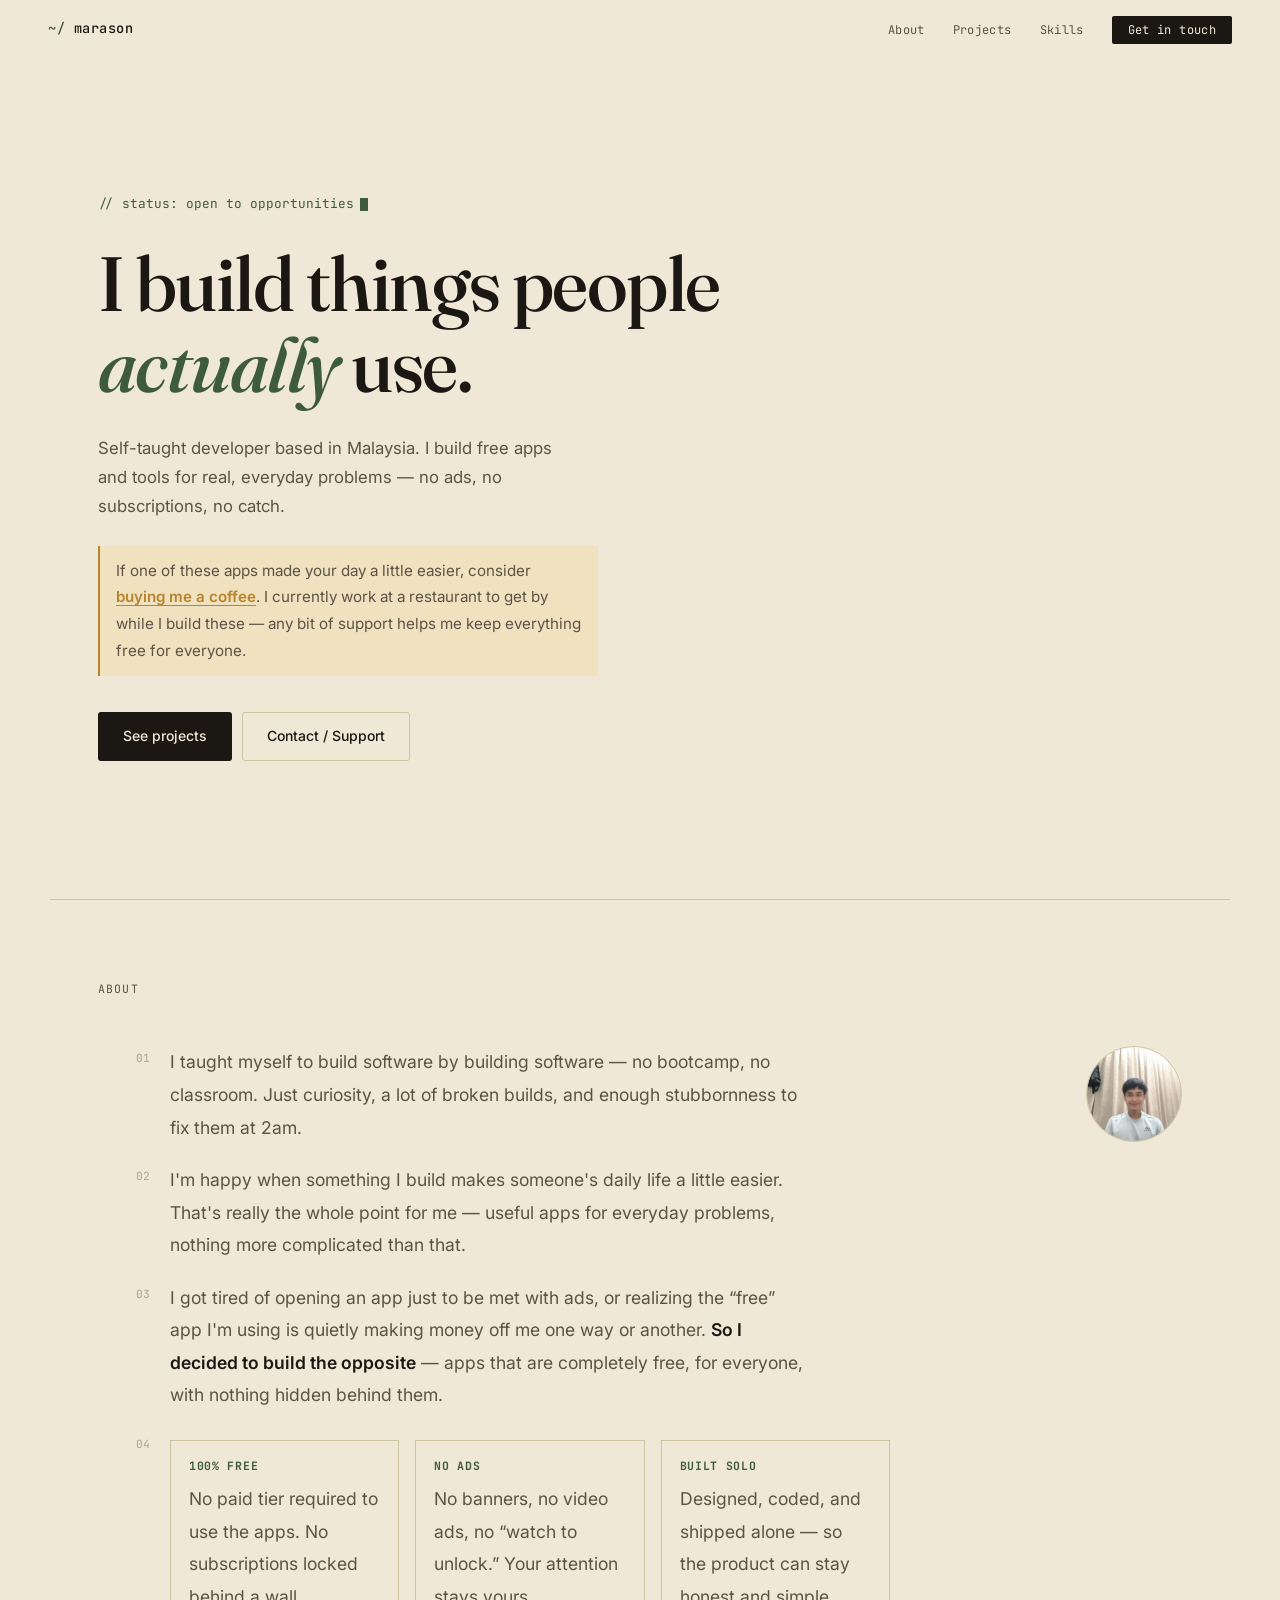
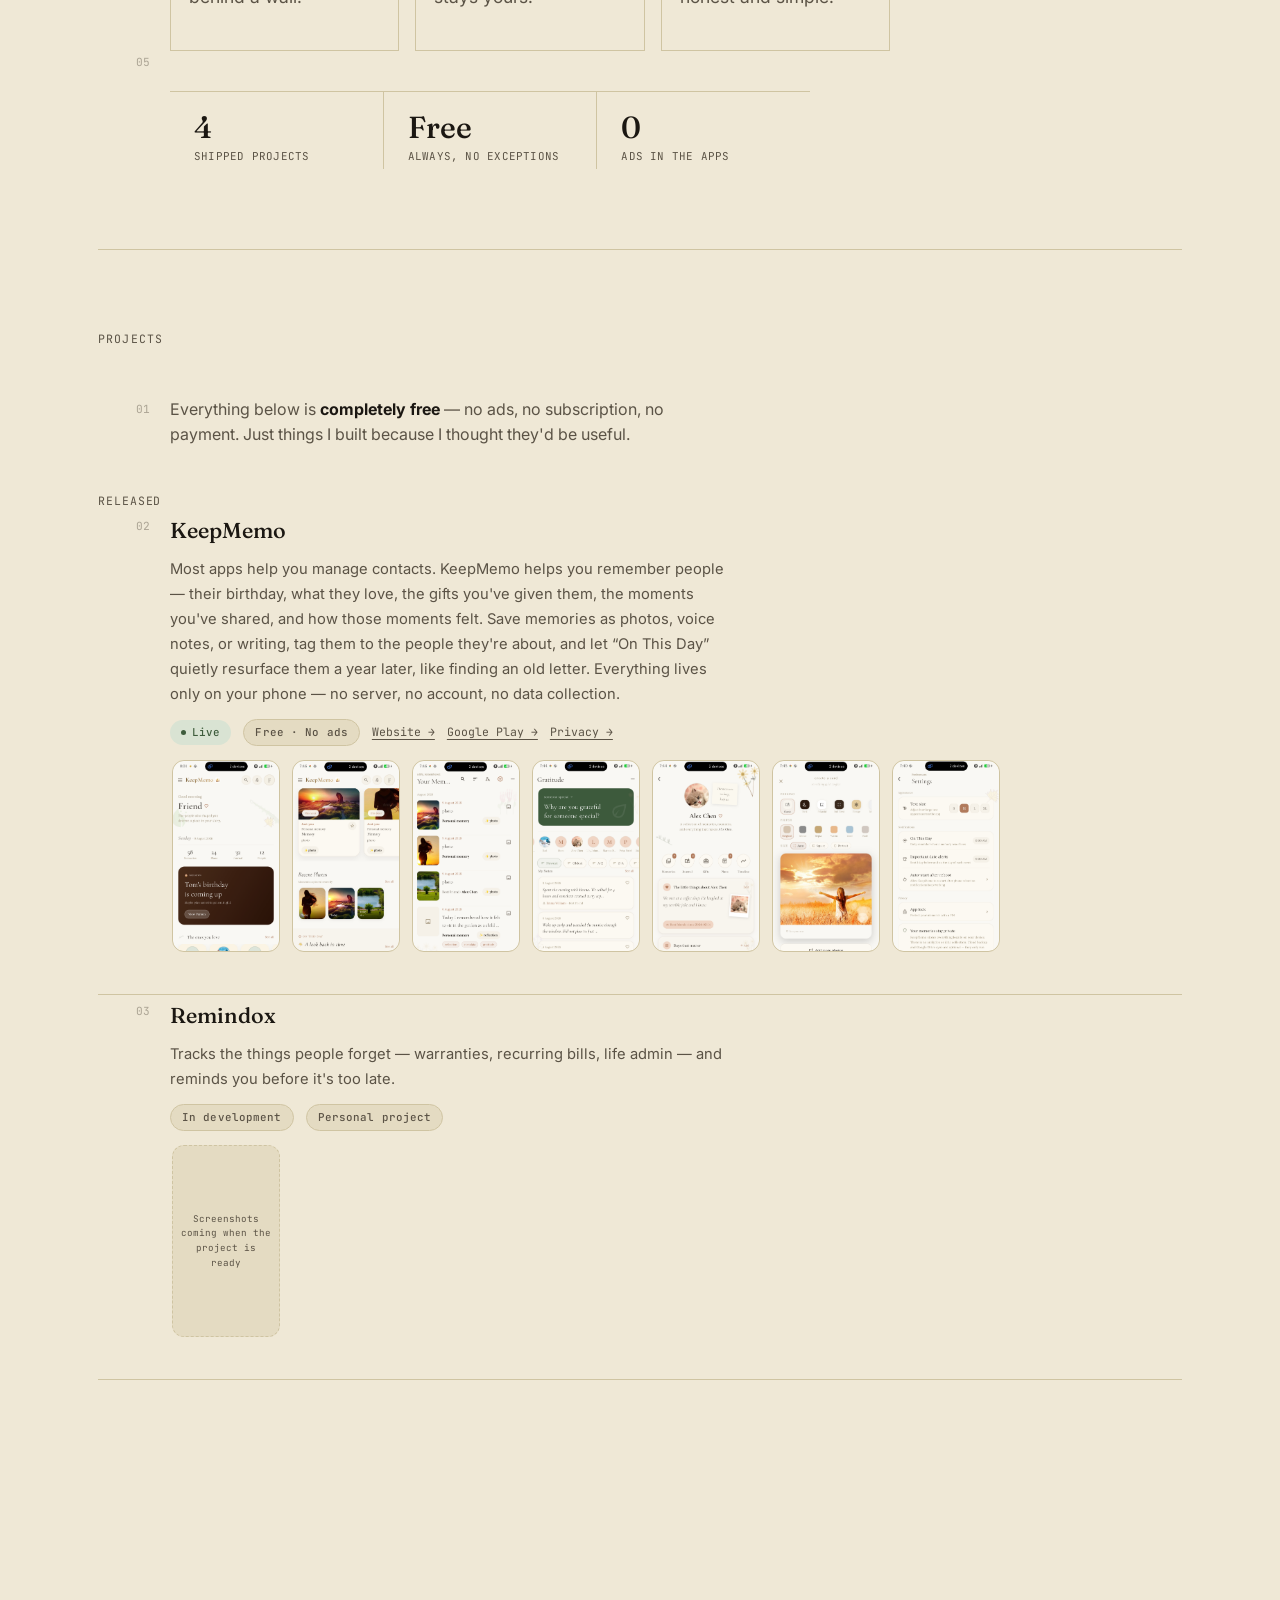
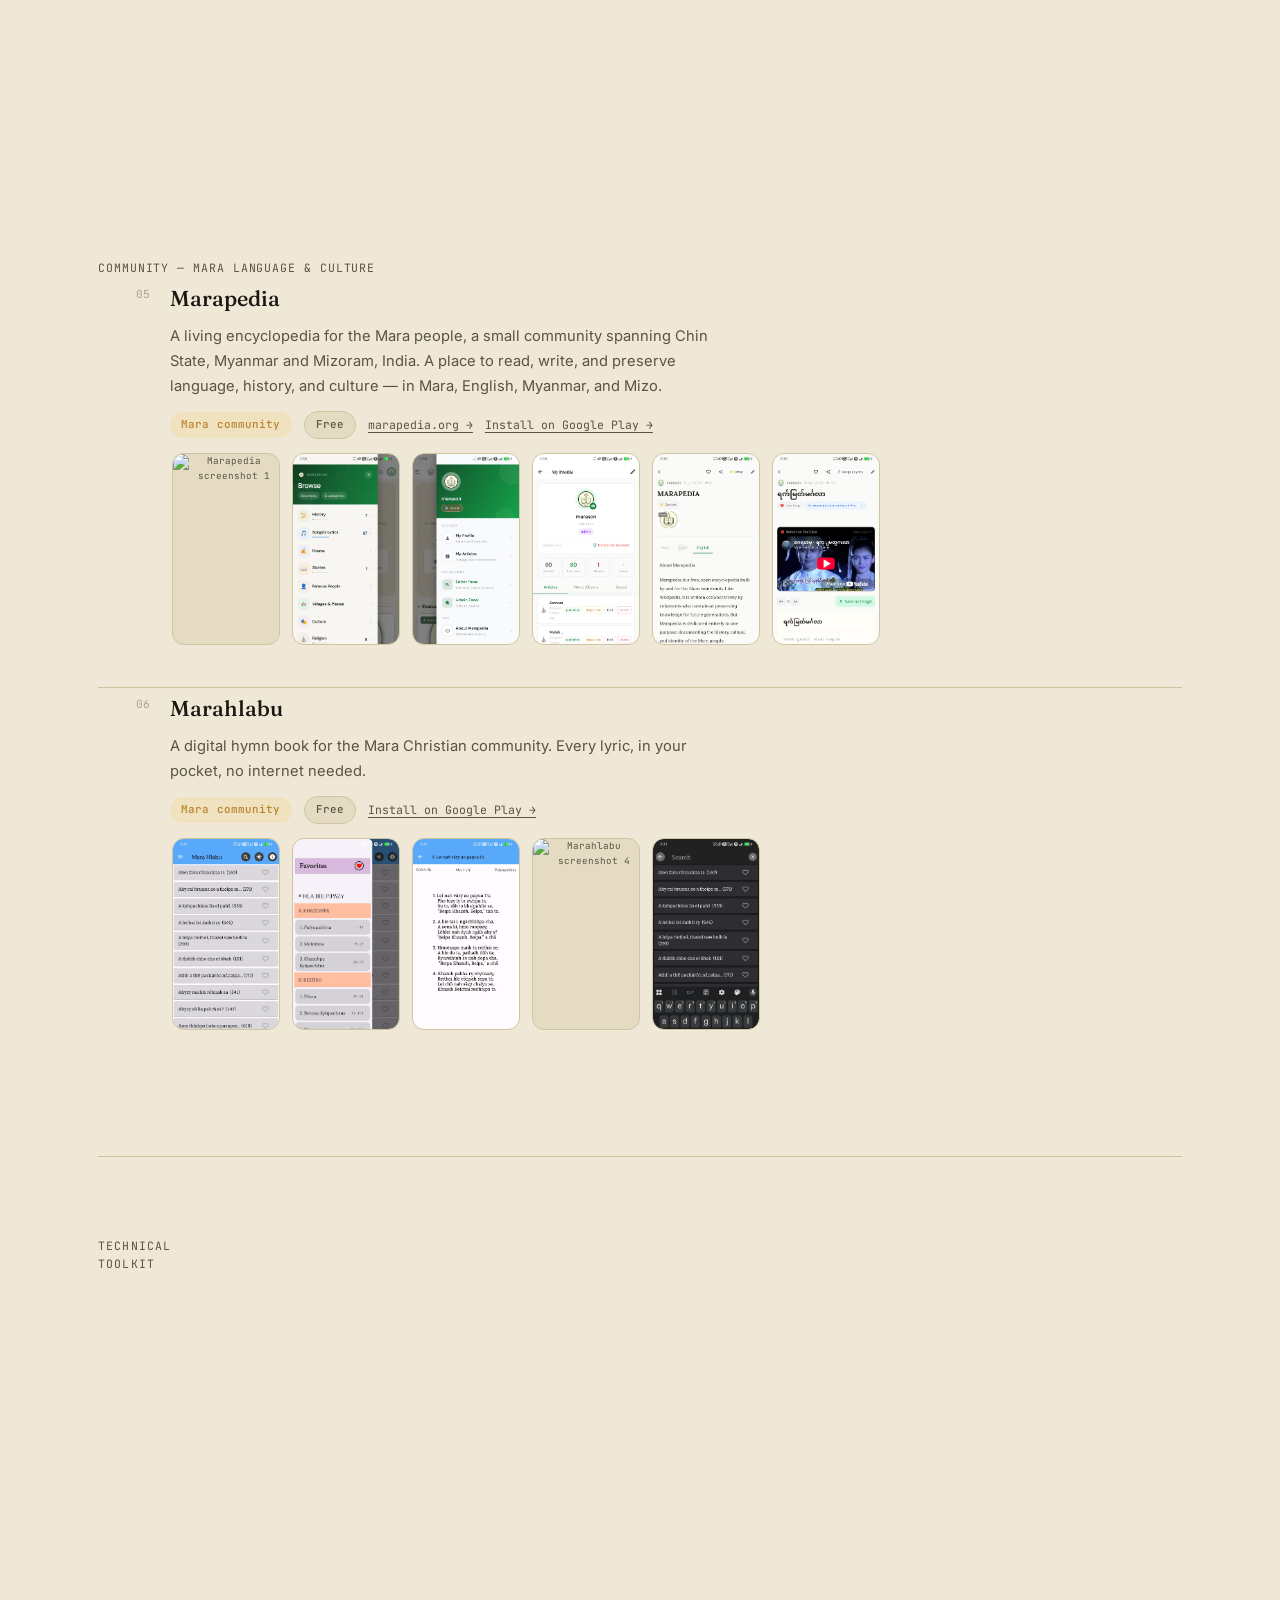
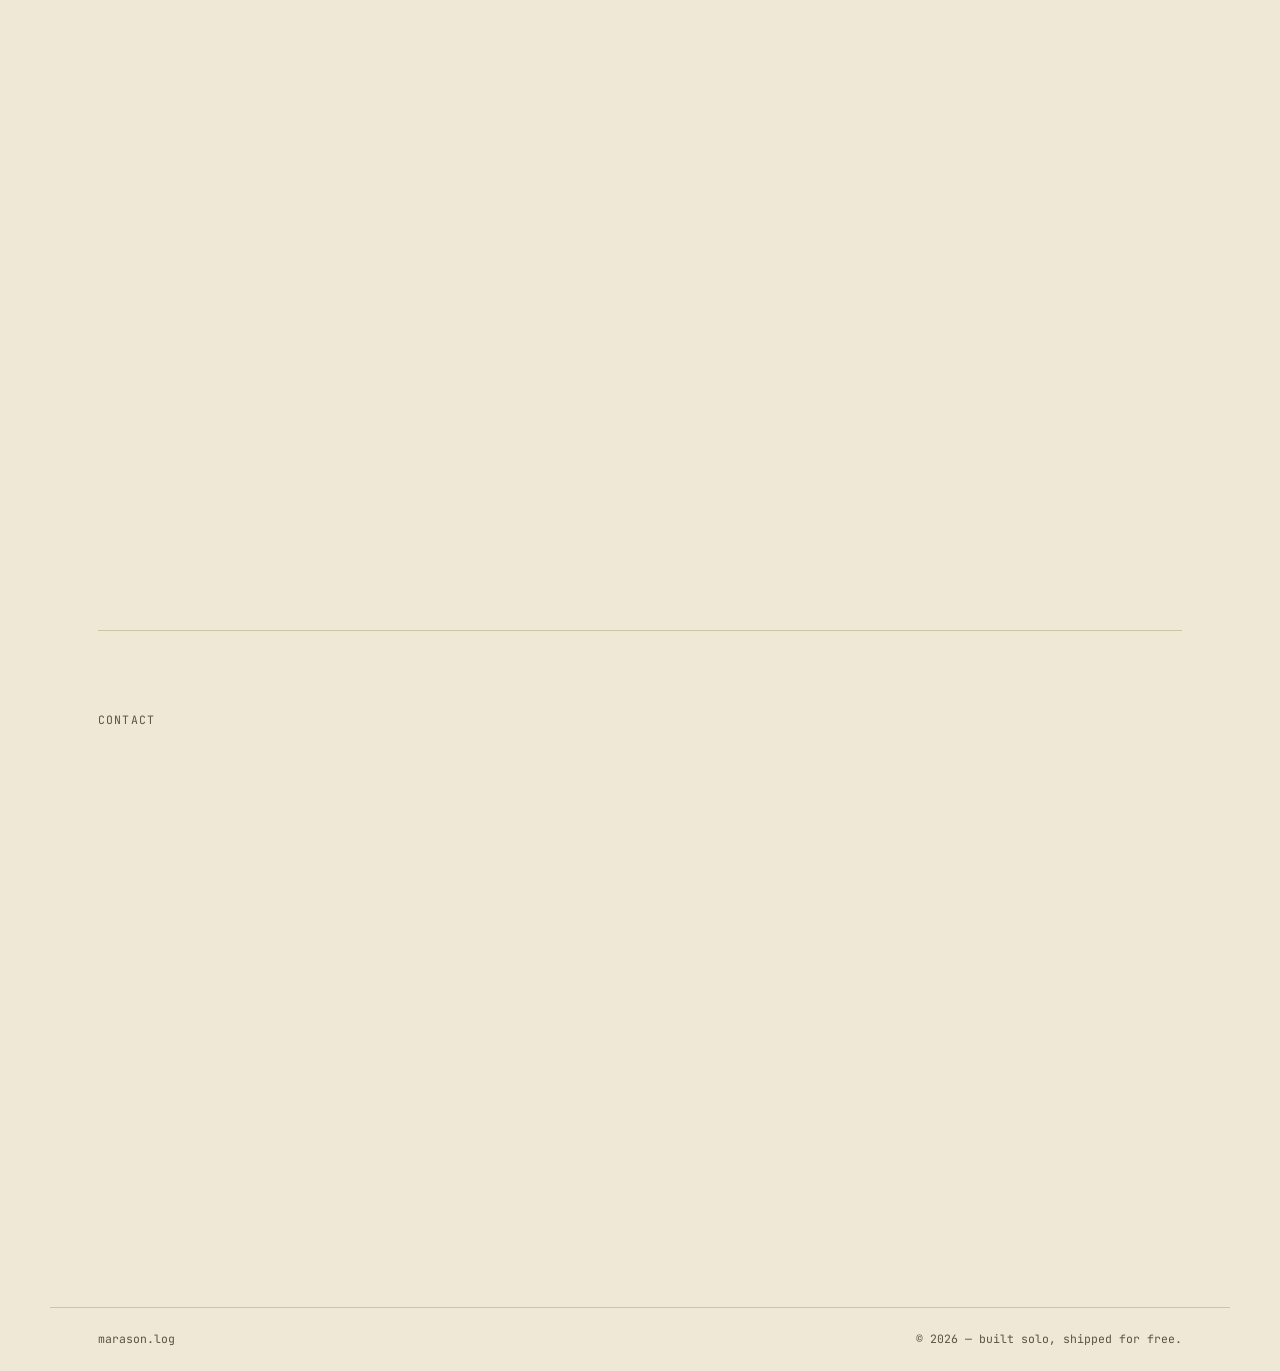
==== commit 59912f41: "Polish portfolio project statuses, privacy link and social metadata" ====
--- a/index.html
+++ b/index.html
@@ -11,14 +11,15 @@
 
 <meta property="og:type" content="website"/>
 <meta property="og:title" content="Marason Tleitu — I build things people actually use"/>
-<meta property="og:description" content="Self-taught developer in Malaysia. Free apps, no ads, no subscriptions. KeepMemo, Remindox, DONE:Daily, Marapedia, and more."/>
+<meta property="og:description" content="Self-taught software developer in Malaysia. Explore shipped Android apps, web projects, technical skills, and source code."/>
 <meta property="og:url" content="https://cleversta.github.io/about_me/"/>
 <meta property="og:locale" content="en_MY"/>
 <meta name="twitter:card" content="summary_large_image"/>
+<meta name="twitter:image" content="https://cleversta.github.io/about_me/assets/marason.jpg"/>
 
 
 <meta name="twitter:title" content="Marason Tleitu — Indie Developer"/>
-<meta name="twitter:description" content="Free apps for everyday problems. No ads, no subscriptions, no catch."/>
+<meta name="twitter:description" content="Self-taught software developer in Malaysia. Explore shipped apps, web projects, technical skills, and source code."/>
 
 <link rel="preconnect" href="https://fonts.googleapis.com"/>
 <link rel="preconnect" href="https://fonts.gstatic.com" crossorigin/>
@@ -31,6 +32,7 @@
   "@type": "Person",
   "name": "Marason Tleitu",
   "url": "https://cleversta.github.io/about_me/",
+  "image": "https://cleversta.github.io/about_me/assets/marason.jpg",
   "jobTitle": "Self-taught Software Developer",
   "description": "Self-taught developer in Malaysia building useful apps and web tools.",
   "sameAs": ["https://github.com/Cleversta", "https://www.facebook.com/marason.tleitu.5/"],
@@ -116,7 +118,7 @@
     <div class="ln">
       <div class="ln-content">
         <div class="stats-row">
-          <div class="stat"><div class="stat-num">4+</div><div class="stat-label">PROJECTS SHIPPED</div></div>
+          <div class="stat"><div class="stat-num">4</div><div class="stat-label">SHIPPED PROJECTS</div></div>
           <div class="stat"><div class="stat-num">Free</div><div class="stat-label">ALWAYS, NO EXCEPTIONS</div></div>
           <div class="stat"><div class="stat-num">0</div><div class="stat-label">ADS IN THE APPS</div></div>
         </div>
@@ -168,17 +170,12 @@
           <div class="project-name">Remindox</div>
           <p class="project-desc">Tracks the things people forget — warranties, recurring bills, life admin — and reminds you before it's too late.</p>
           <div class="project-meta">
-            <!-- Temporary: not on Play Store yet -->
-            <span class="tag tag-soon">Coming soon</span>
-            <span class="tag tag-free">Not on Play Store yet</span>
+            <span class="tag tag-soon">In development</span>
+            <span class="tag tag-free">Personal project</span>
           </div>
         </div>
         <div class="project-gallery">
-          <div class="shot-slot">remindox-1.png</div>
-          <div class="shot-slot">remindox-2.png</div>
-          <div class="shot-slot">remindox-3.png</div>
-          <div class="shot-slot">remindox-4.png</div>
-          <div class="shot-slot">remindox-5.png</div>
+          <div class="shot-slot project-placeholder" role="note">Screenshots coming when the project is ready</div>
         </div>
       </div>
     </div>
@@ -244,7 +241,7 @@
           <div class="shot-slot"><img src="assets/Hlabu/hlabu1.jpg" alt="Marahlabu screenshot 1" loading="lazy" data-gallery="marahlabu" data-index="0"></div>
           <div class="shot-slot"><img src="assets/Hlabu/hlabu2.jpg" alt="Marahlabu screenshot 2" loading="lazy" data-gallery="marahlabu" data-index="1"></div>
           <div class="shot-slot"><img src="assets/Hlabu/hlabu3.jpg" alt="Marahlabu screenshot 3" loading="lazy" data-gallery="marahlabu" data-index="2"></div>
-          <div class="shot-slot"><img src="assets/Hlabu/halbu4.jpg" alt="Marahlabu screenshot 4" loading="lazy" data-gallery="marahlabu" data-index="3"></div>
+          <div class="shot-slot"><img src="assets/Hlabu/hlabu4.jpg" alt="Marahlabu screenshot 4" loading="lazy" data-gallery="marahlabu" data-index="3"></div>
           <div class="shot-slot"><img src="assets/Hlabu/hlabu5.jpg" alt="Marahlabu screenshot 5" loading="lazy" data-gallery="marahlabu" data-index="4"></div>
         </div>
       </div>
--- a/styles.css
+++ b/styles.css
@@ -468,3 +468,27 @@
   .shot-slot{flex:0 0 92px;height:164px;font-size:0.54rem}
   footer{padding:18px 20px;flex-direction:column;gap:6px;text-align:center}
 }
+
+
+/* Portfolio improvements: skip navigation, keyboard focus and technical section */
+.skip-link{position:absolute;left:12px;top:-60px;z-index:200;background:var(--ink);color:var(--paper);padding:10px 14px;border-radius:3px;text-decoration:none}
+.skip-link:focus{top:10px}
+.nav-links a:focus-visible,.btn:focus-visible,.store-link:focus-visible,.social-link:focus-visible,.project-name a:focus-visible,.engineering-links a:focus-visible{outline:3px solid var(--moss);outline-offset:4px}
+.toolkit-intro{font-size:1.05rem;color:var(--ink-soft);line-height:1.8;max-width:700px;margin-bottom:24px}
+.skill-groups{display:grid;grid-template-columns:repeat(2,minmax(0,1fr));gap:12px;max-width:820px}
+.skill-group{border:1px solid var(--line);padding:18px;background:rgba(255,255,255,.16);min-width:0}
+.skill-group h3,.portfolio-subtitle{font-family:"JetBrains Mono",monospace;font-size:.75rem;letter-spacing:.04em;text-transform:uppercase;color:var(--moss);margin-bottom:8px}
+.skill-group p{font-size:.9rem;line-height:1.7;color:var(--ink-soft)}
+.portfolio-subtitle{font-size:.8rem;margin:12px 0 18px}
+.engineering-project{border-top:1px solid var(--line);padding:18px 0;max-width:820px}
+.engineering-project h4{font-family:"Fraunces",serif;font-size:1.3rem;font-weight:500;margin-bottom:5px}
+.engineering-project h4 a{text-decoration:none}
+.engineering-project h4 a:hover,.engineering-links a:hover{color:var(--moss)}
+.engineering-project p{max-width:680px;color:var(--ink-soft);line-height:1.7;font-size:.92rem}
+.engineering-links{margin-top:8px}
+.engineering-links a{font-family:"JetBrains Mono",monospace;font-size:.75rem;text-underline-offset:3px}
+.portfolio-note{max-width:700px;background:var(--moss-lt);padding:16px 18px;margin-top:20px;color:var(--ink);line-height:1.7}
+#toolkit,#about,#projects,#contact{scroll-margin-top:72px}
+.shot-slot img[role="button"]{cursor:zoom-in}
+@media(max-width:760px){nav{padding:0 20px;height:58px}.nav-links{gap:14px}.nav-links a{font-size:.68rem}#hero{padding:104px 24px 56px;min-height:88svh}main{padding:0 24px}section{padding:64px 24px}.section-head{grid-template-columns:34px 1fr;column-gap:14px;margin-bottom:30px}.ln{grid-template-columns:30px minmax(0,1fr);column-gap:14px}.about-inner{grid-template-columns:minmax(0,1fr) 76px;gap:14px}.photo-frame{width:76px;height:76px}.principles{grid-template-columns:1fr;gap:10px}.stats-row{flex-wrap:wrap}.stat{padding:16px 12px 4px}.stat-label{font-size:.58rem}.skill-groups{grid-template-columns:1fr}}
+@media(max-width:420px){.nav-links{gap:10px}.nav-links a{font-size:.63rem}.nav-cta{padding:6px 9px}.hero-h1{font-size:clamp(2.35rem,12vw,3.3rem)}.hero-support{font-size:.88rem}.btn{padding:11px 16px}.stat{flex:1 1 40%}}
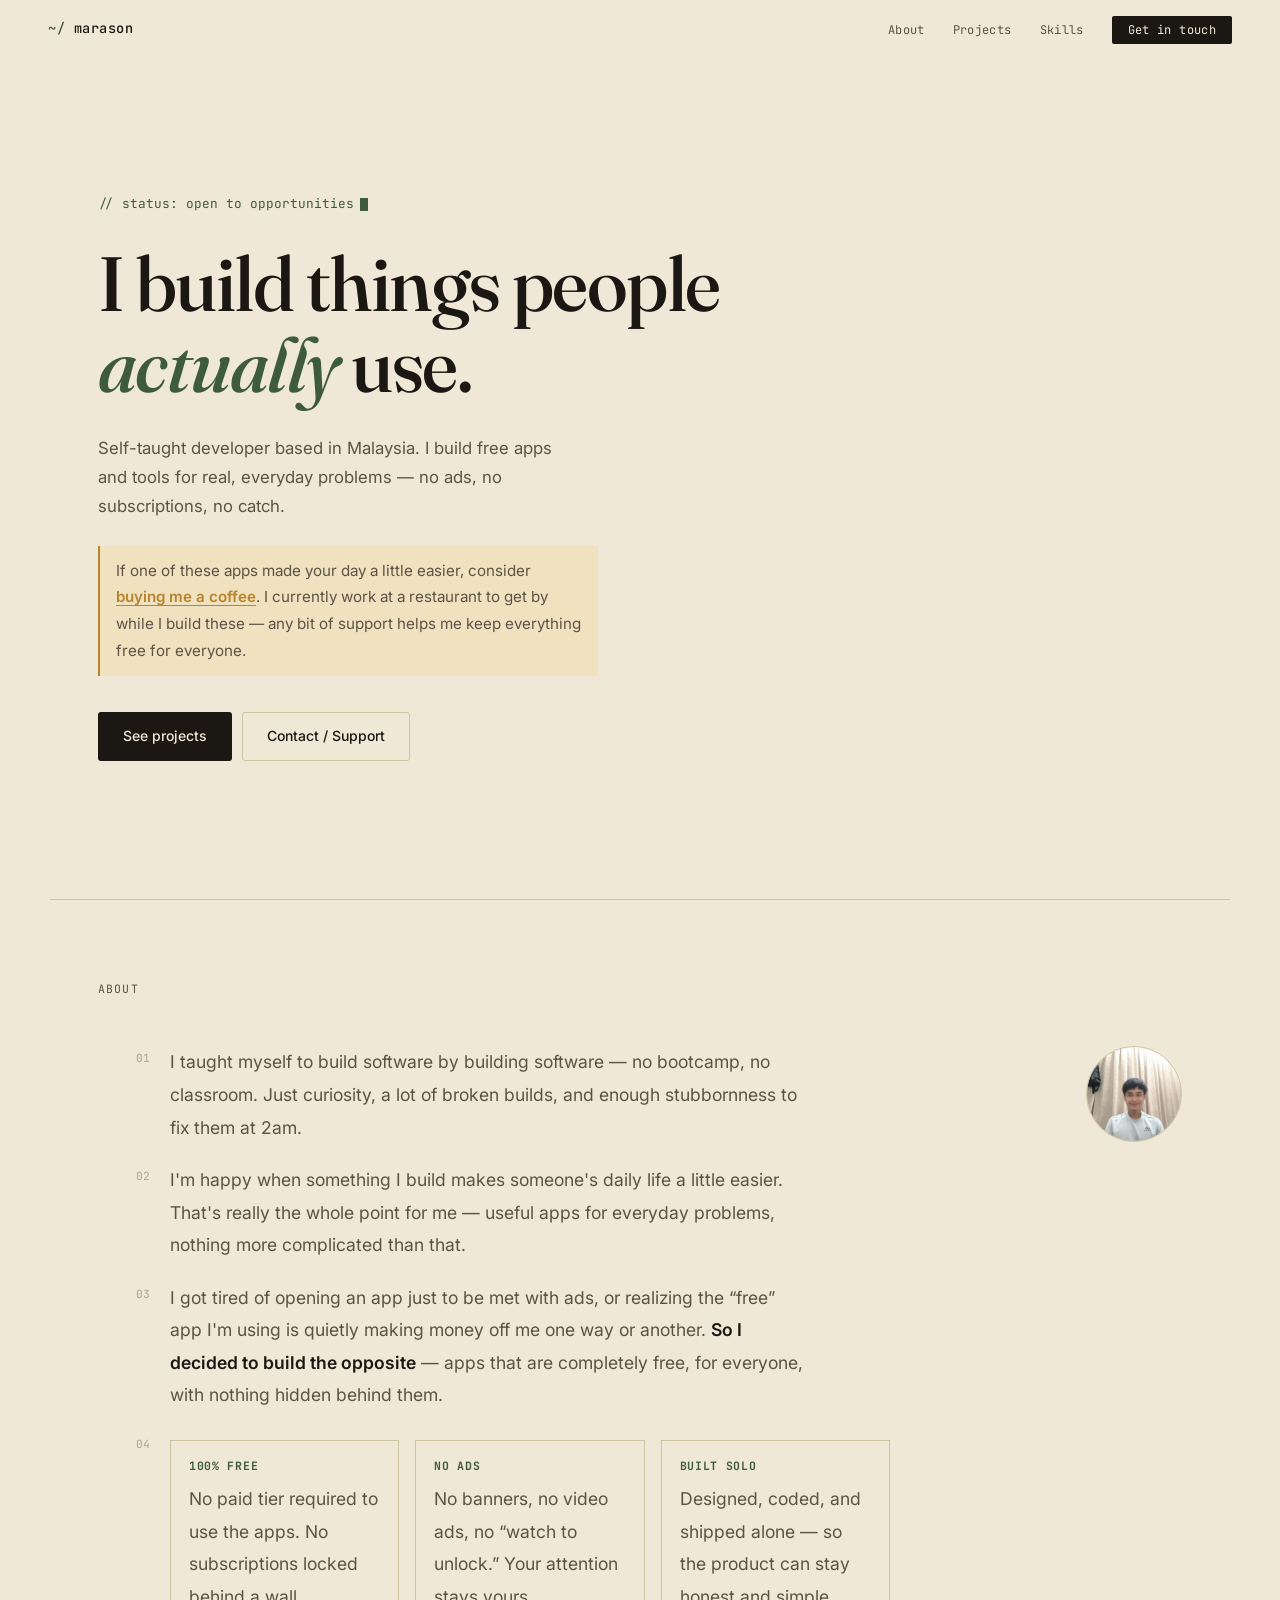
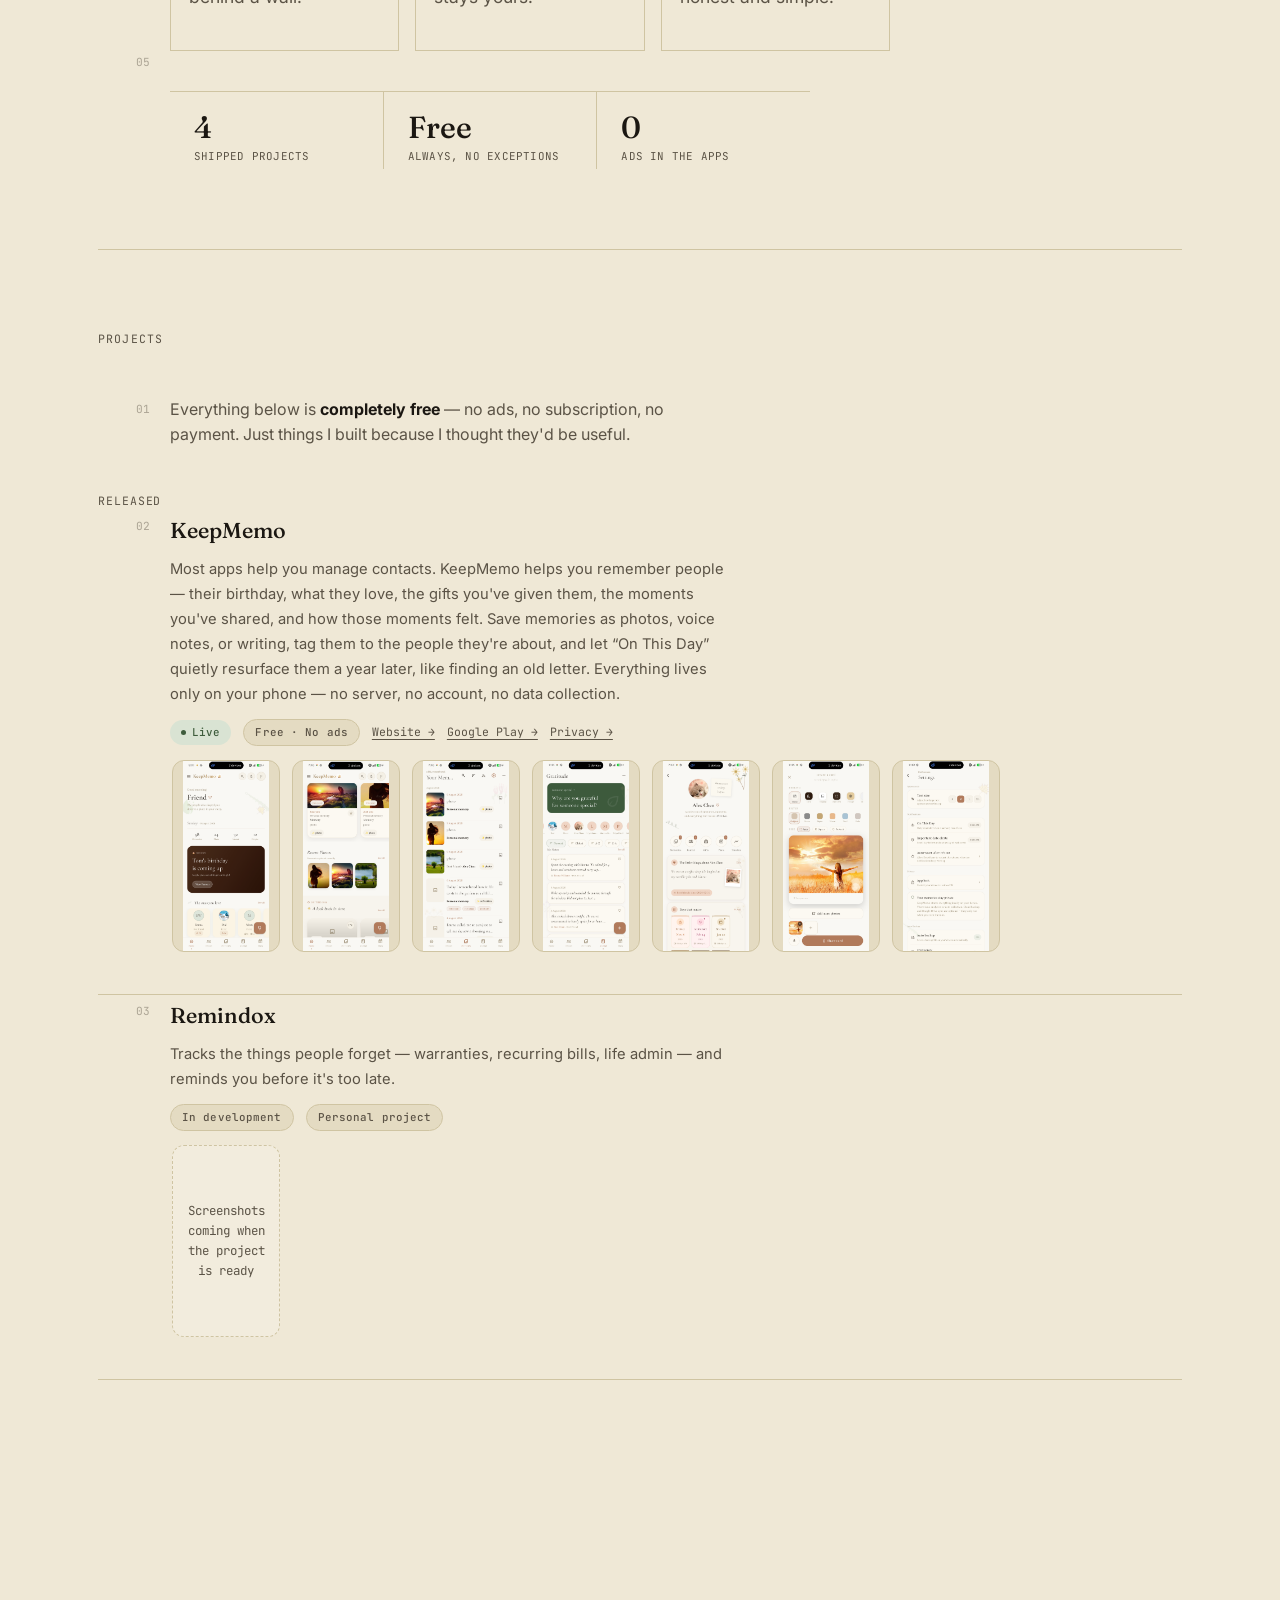
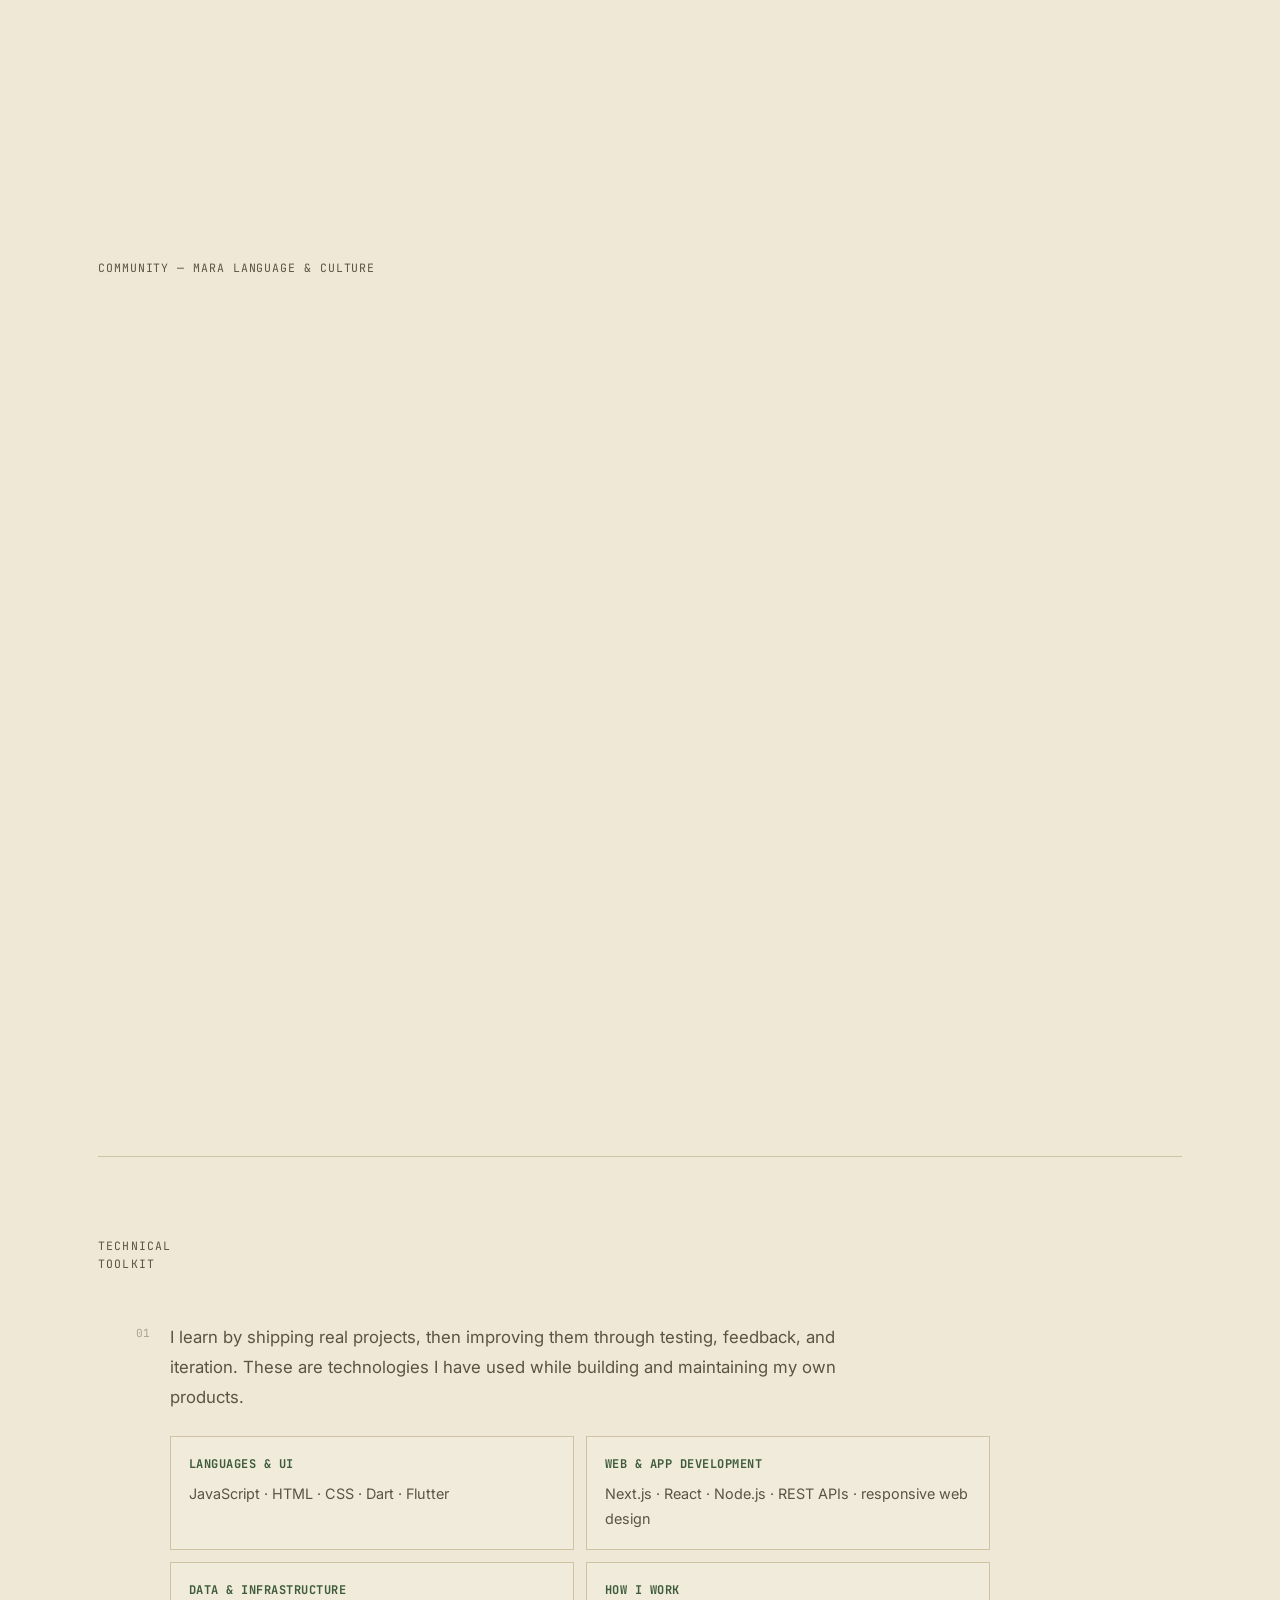
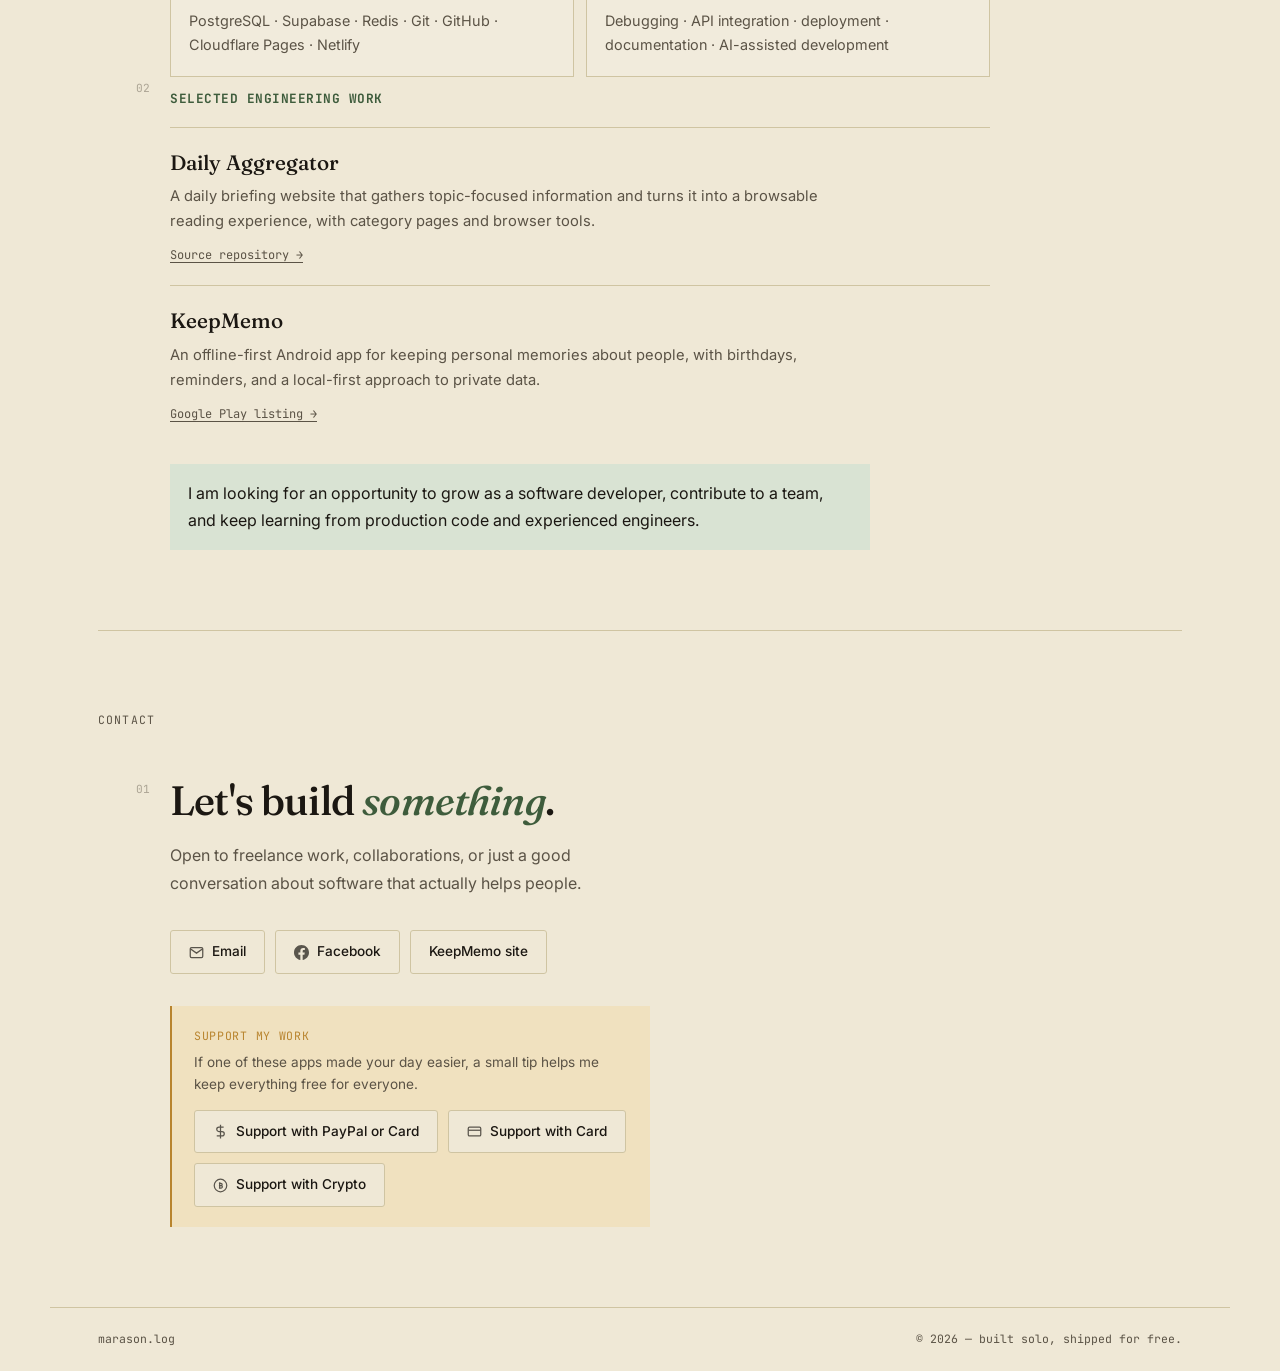
==== commit 79870112: "Fix DONE:Daily Google Play listing link" ====
--- a/index.html
+++ b/index.html
@@ -183,12 +183,12 @@
     <div class="ln project-row">
       <div class="ln-content">
         <div class="project-text">
-          <div class="project-name"><a href="https://play.google.com/store/search?q=DONE%3ADaily%20Cleversta&amp;c=apps" target="_blank" rel="noreferrer noopener">DONE:Daily</a></div>
+          <div class="project-name"><a href="https://play.google.com/store/apps/details?id=com.cleversta.done_daily" target="_blank" rel="noreferrer noopener">DONE:Daily</a></div>
           <p class="project-desc">A focused daily productivity app built around one idea: plan your day, do the work, then actually stop and rest. Set goals, run a focus timer, and when your work-end time hits, a guided wind-down closes the day out — no endless to-do list guilt-tripping you.</p>
           <div class="project-meta">
             <span class="tag tag-live">Released</span>
             <span class="tag tag-free">Android app</span>
-            <a class="store-link" href="https://play.google.com/store/search?q=DONE%3ADaily%20Cleversta&amp;c=apps" target="_blank" rel="noreferrer noopener">Find on Google Play →</a>
+            <a class="store-link" href="https://play.google.com/store/apps/details?id=com.cleversta.done_daily" target="_blank" rel="noreferrer noopener">Find on Google Play →</a>
           </div>
         </div>
         <div class="project-gallery">
--- a/styles.css
+++ b/styles.css
@@ -492,3 +492,11 @@
 .shot-slot img[role="button"]{cursor:zoom-in}
 @media(max-width:760px){nav{padding:0 20px;height:58px}.nav-links{gap:14px}.nav-links a{font-size:.68rem}#hero{padding:104px 24px 56px;min-height:88svh}main{padding:0 24px}section{padding:64px 24px}.section-head{grid-template-columns:34px 1fr;column-gap:14px;margin-bottom:30px}.ln{grid-template-columns:30px minmax(0,1fr);column-gap:14px}.about-inner{grid-template-columns:minmax(0,1fr) 76px;gap:14px}.photo-frame{width:76px;height:76px}.principles{grid-template-columns:1fr;gap:10px}.stats-row{flex-wrap:wrap}.stat{padding:16px 12px 4px}.stat-label{font-size:.58rem}.skill-groups{grid-template-columns:1fr}}
 @media(max-width:420px){.nav-links{gap:10px}.nav-links a{font-size:.63rem}.nav-cta{padding:6px 9px}.hero-h1{font-size:clamp(2.35rem,12vw,3.3rem)}.hero-support{font-size:.88rem}.btn{padding:11px 16px}.stat{flex:1 1 40%}}
+
+
+/* Final polish: screenshot placeholders and predictable image rendering */
+.project-placeholder{display:flex;align-items:center;justify-content:center;min-height:130px;padding:18px;text-align:center;border:1px dashed var(--line);color:var(--ink-soft);font-size:.78rem;line-height:1.6;background:rgba(255,255,255,.18)}
+.project-gallery .shot-slot img{display:block;width:100%;height:auto;object-fit:contain}
+.project-gallery .shot-slot img:focus-visible{outline:3px solid var(--moss);outline-offset:3px}
+.store-link{display:inline-flex;align-items:center;gap:4px;text-underline-offset:3px}
+@media(prefers-reduced-motion:reduce){html{scroll-behavior:auto}*,*::before,*::after{animation-duration:.01ms!important;animation-iteration-count:1!important;transition-duration:.01ms!important;scroll-behavior:auto!important}}
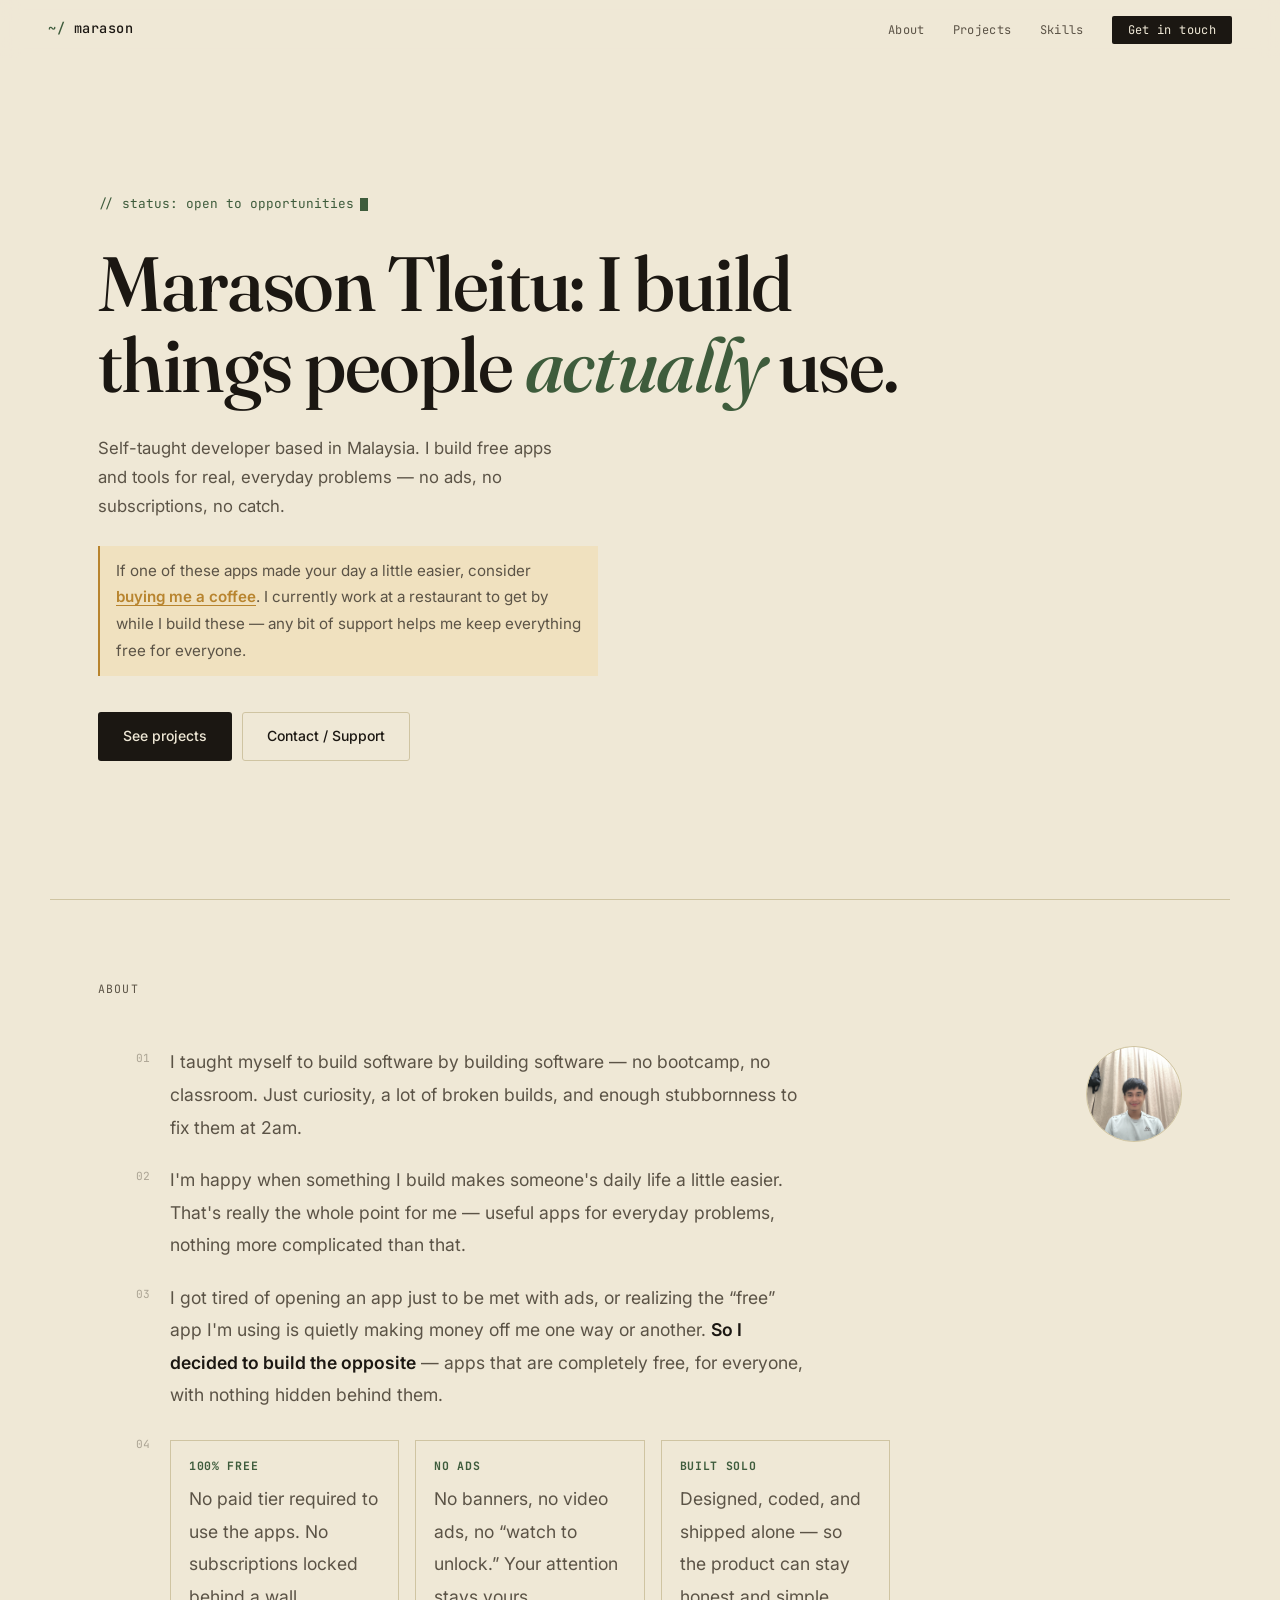
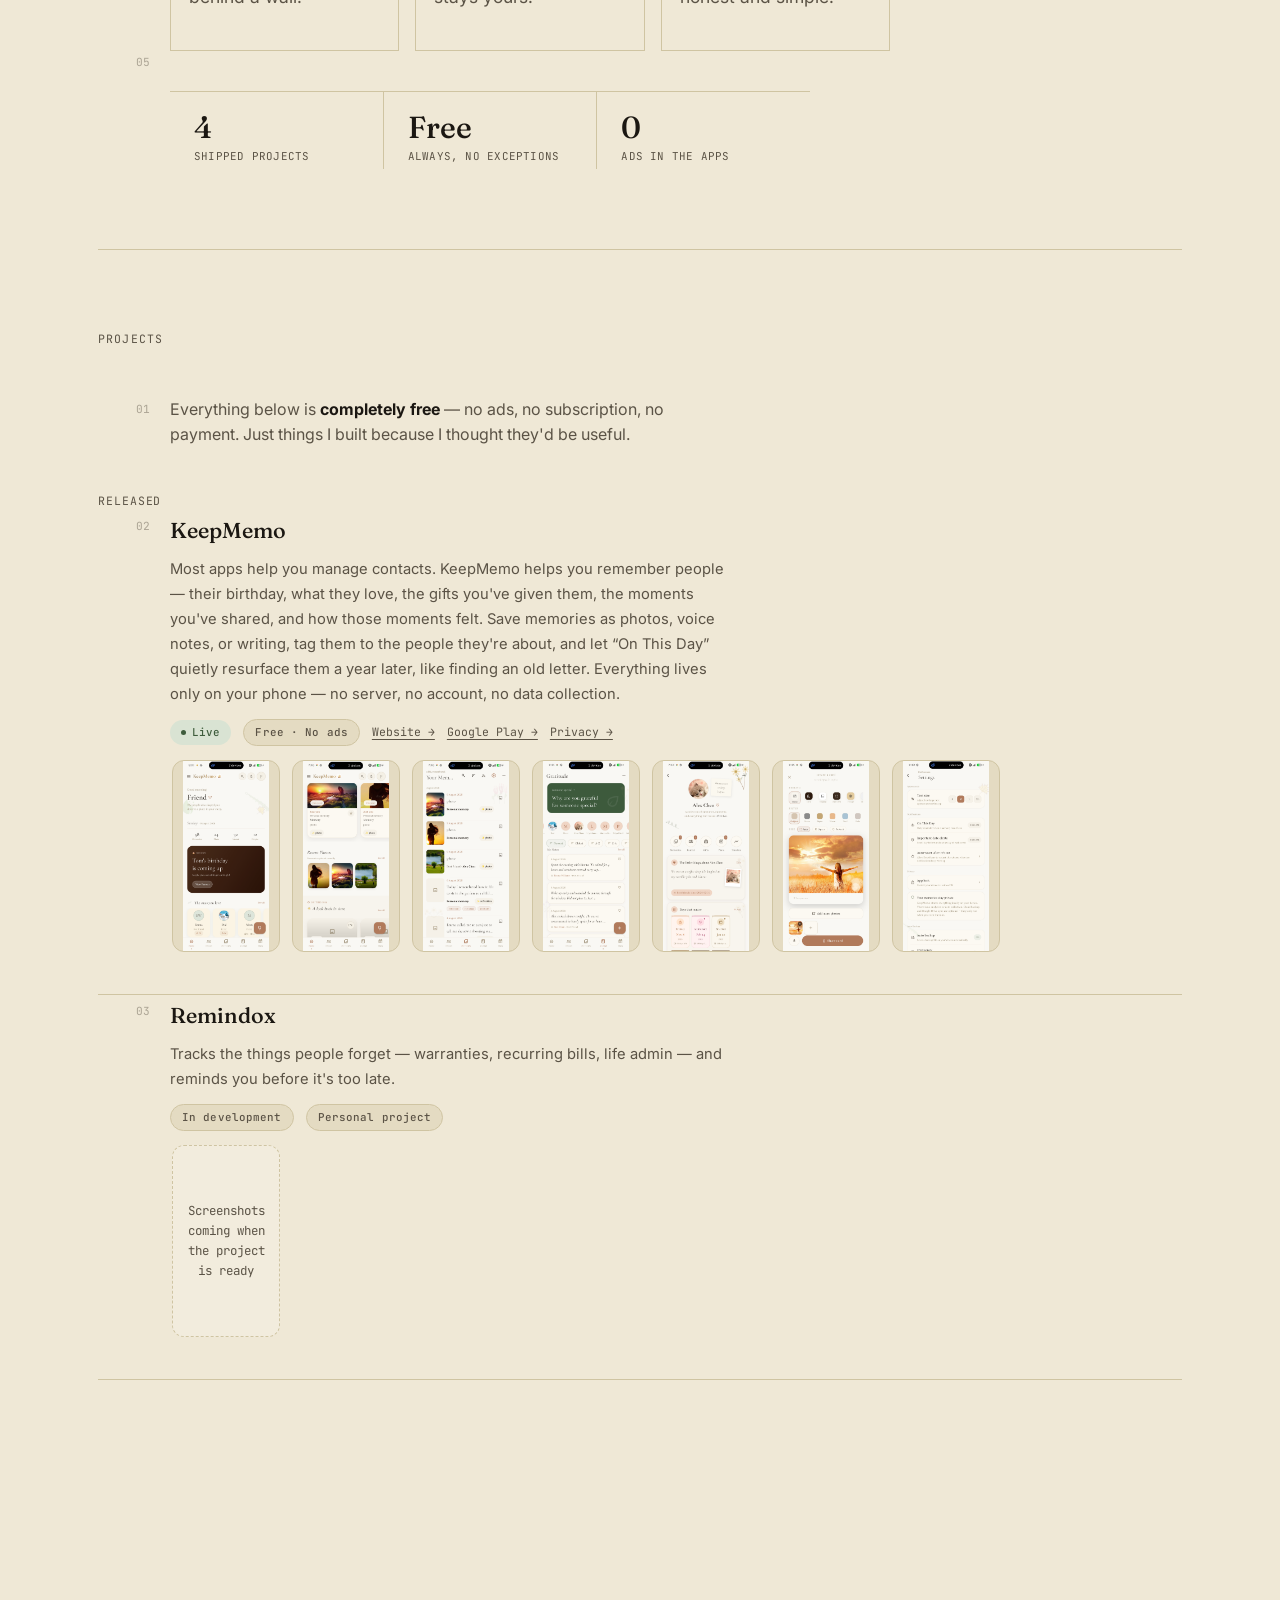
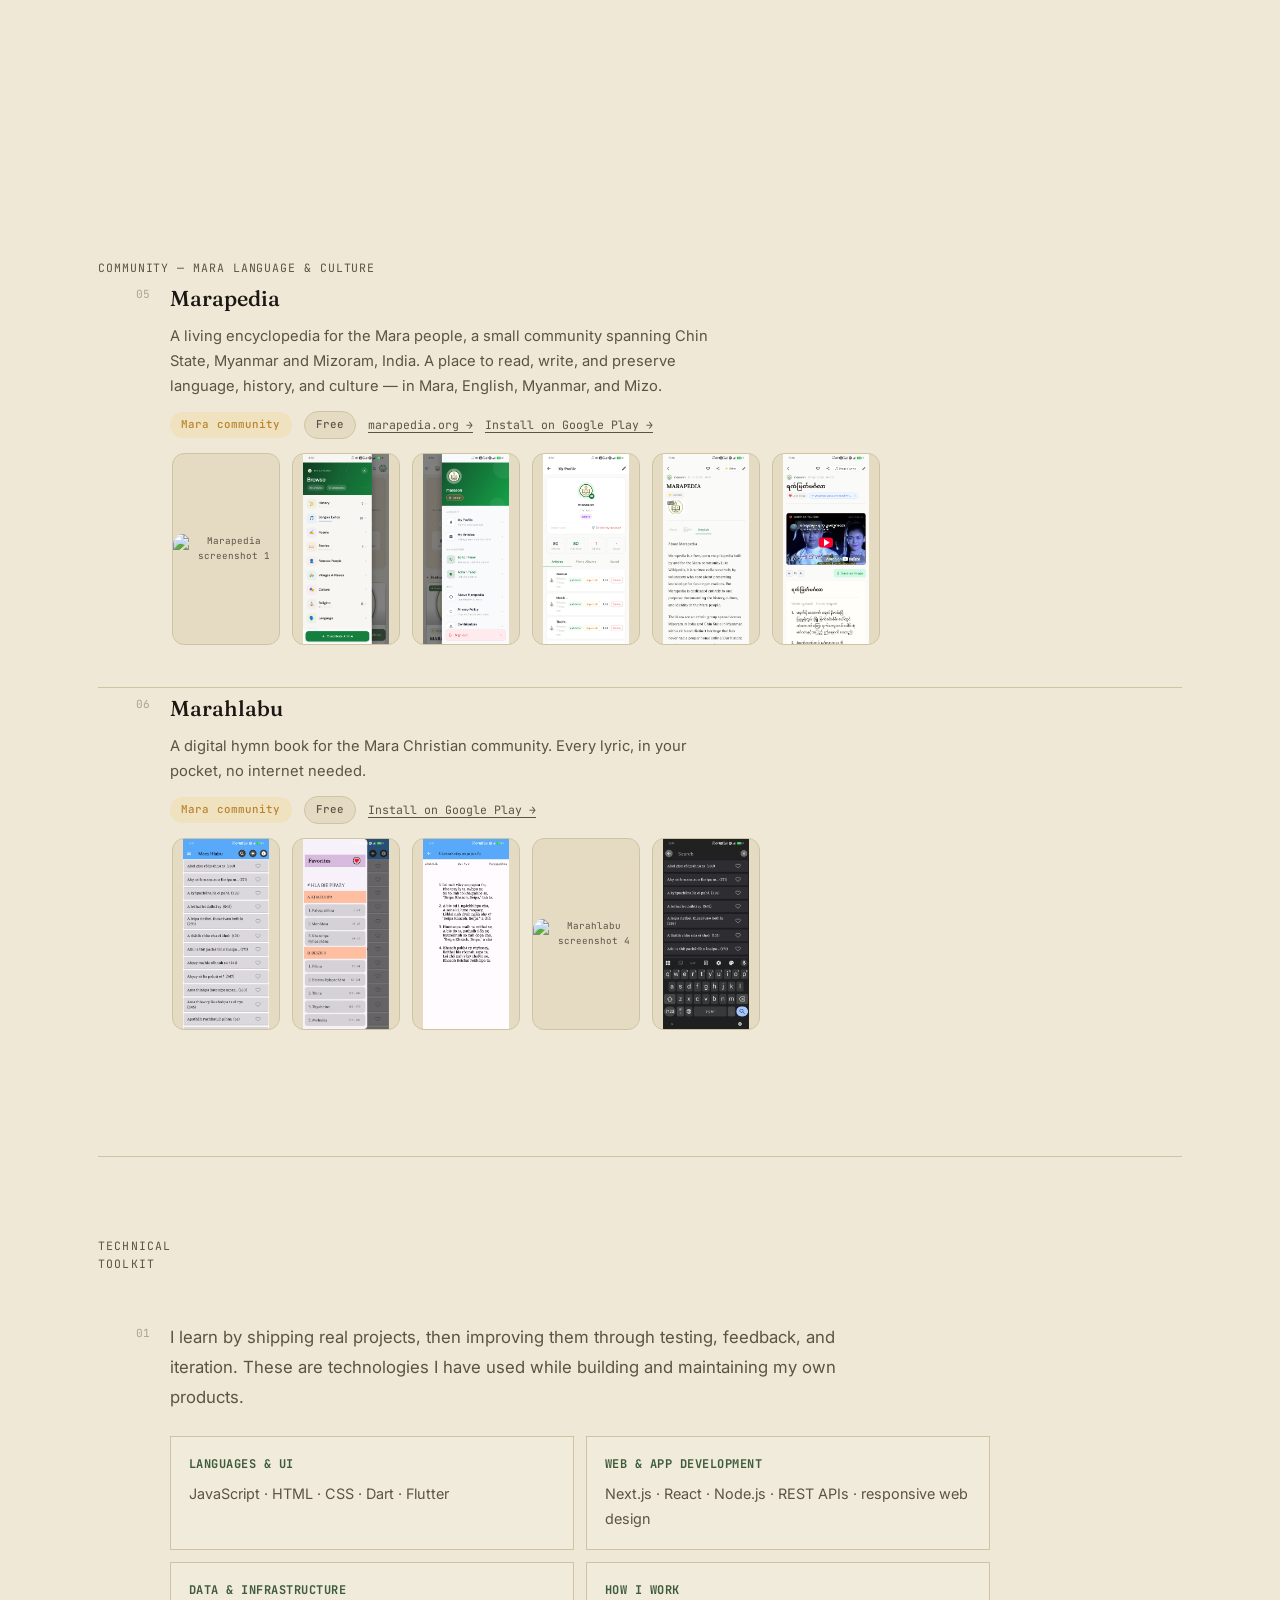
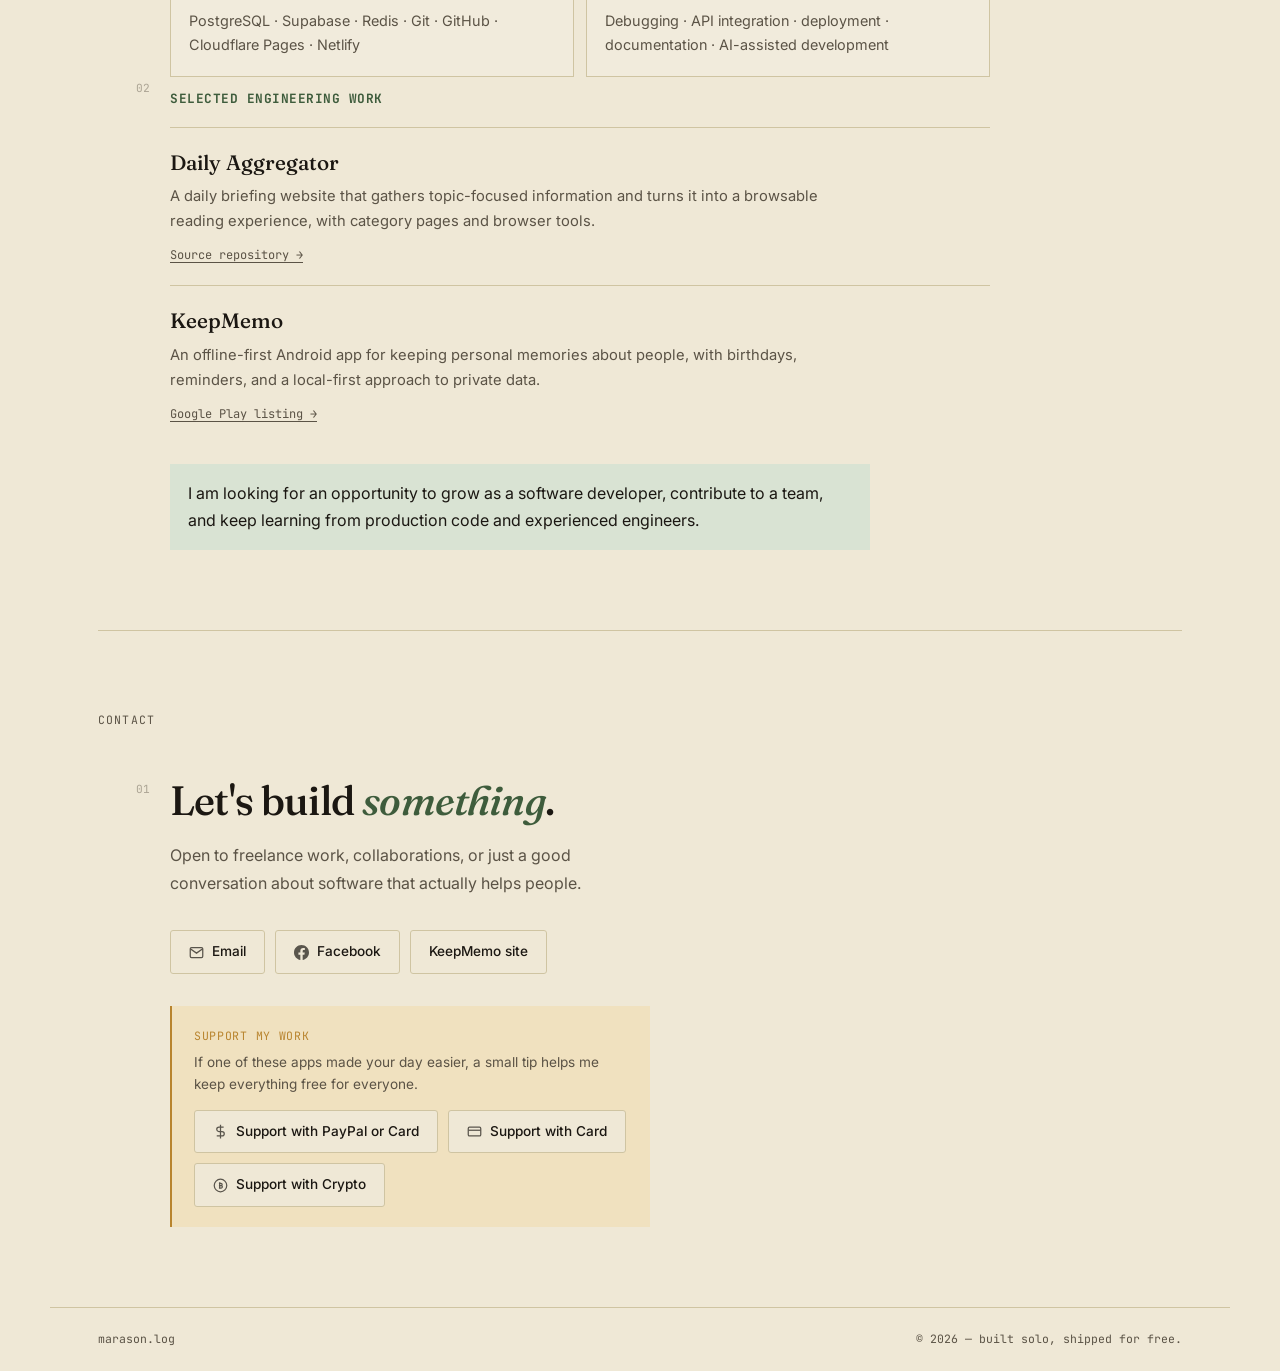
==== commit f1e5ea5f: "Improve personal name SEO and social metadata" ====
--- a/index.html
+++ b/index.html
@@ -3,23 +3,29 @@
 <head>
 <meta charset="UTF-8"/>
 <meta name="viewport" content="width=device-width,initial-scale=1.0"/>
-<title>Marason Tleitu — Indie Developer | Free Apps, No Ads</title>
-<meta name="description" content="Marason Tleitu is a self-taught software developer in Malaysia building useful apps and web tools. Explore KeepMemo, DONE:Daily, Daily Aggregator, and community projects."/>
+<title>Marason Tleitu | Self-Taught Software Developer in Malaysia</title>
+<meta name="description" content="Official portfolio of Marason Tleitu (Cleversta), a self-taught software developer in Malaysia. Explore KeepMemo, DONE:Daily, Daily Aggregator, and community apps and web projects."/>
+<meta name="application-name" content="Marason Tleitu — Developer Portfolio"/>
+<meta name="theme-color" content="#f6f3eb"/>
+<meta property="og:site_name" content="Marason Tleitu — Developer Portfolio"/>
+<meta property="og:image" content="https://cleversta.github.io/about_me/assets/marason.jpg"/>
+<meta property="og:image:alt" content="Marason Tleitu, self-taught software developer and indie app builder"/>
+<meta name="twitter:image:alt" content="Marason Tleitu, self-taught software developer and indie app builder"/>
 <meta name="author" content="Marason Tleitu"/>
 <meta name="robots" content="index, follow"/>
 <link rel="canonical" href="https://cleversta.github.io/about_me/"/>
 
 <meta property="og:type" content="website"/>
-<meta property="og:title" content="Marason Tleitu — I build things people actually use"/>
-<meta property="og:description" content="Self-taught software developer in Malaysia. Explore shipped Android apps, web projects, technical skills, and source code."/>
+<meta property="og:title" content="Marason Tleitu | Self-Taught Software Developer"/>
+<meta property="og:description" content="The official portfolio of Marason Tleitu (Cleversta): Android apps, web tools, community projects, technical skills, and source code."/>
 <meta property="og:url" content="https://cleversta.github.io/about_me/"/>
 <meta property="og:locale" content="en_MY"/>
 <meta name="twitter:card" content="summary_large_image"/>
 <meta name="twitter:image" content="https://cleversta.github.io/about_me/assets/marason.jpg"/>
 
 
-<meta name="twitter:title" content="Marason Tleitu — Indie Developer"/>
-<meta name="twitter:description" content="Self-taught software developer in Malaysia. Explore shipped apps, web projects, technical skills, and source code."/>
+<meta name="twitter:title" content="Marason Tleitu | Self-Taught Software Developer"/>
+<meta name="twitter:description" content="Official portfolio of Marason Tleitu (Cleversta), building useful Android apps, web tools, and community projects in Malaysia."/>
 
 <link rel="preconnect" href="https://fonts.googleapis.com"/>
 <link rel="preconnect" href="https://fonts.gstatic.com" crossorigin/>
@@ -31,7 +37,9 @@
   "@context": "https://schema.org",
   "@type": "Person",
   "name": "Marason Tleitu",
+  "alternateName": ["Cleversta", "Marason"],
   "url": "https://cleversta.github.io/about_me/",
+  "mainEntityOfPage": "https://cleversta.github.io/about_me/",
   "image": "https://cleversta.github.io/about_me/assets/marason.jpg",
   "jobTitle": "Self-taught Software Developer",
   "description": "Self-taught developer in Malaysia building useful apps and web tools.",
@@ -56,7 +64,7 @@
 
 <section id="hero">
   <p class="status-line">// status: open to opportunities<span class="status-cursor" aria-hidden="true"></span></p>
-  <h1 class="hero-h1">I build things people <em>actually</em> use.</h1>
+  <h1 class="hero-h1">Marason Tleitu: I build things people <em>actually</em> use.</h1>
   <div class="hero-desc">
     <p>Self-taught developer based in Malaysia. I build free apps and tools for real, everyday problems — no ads, no subscriptions, no catch.</p>
   </div>
